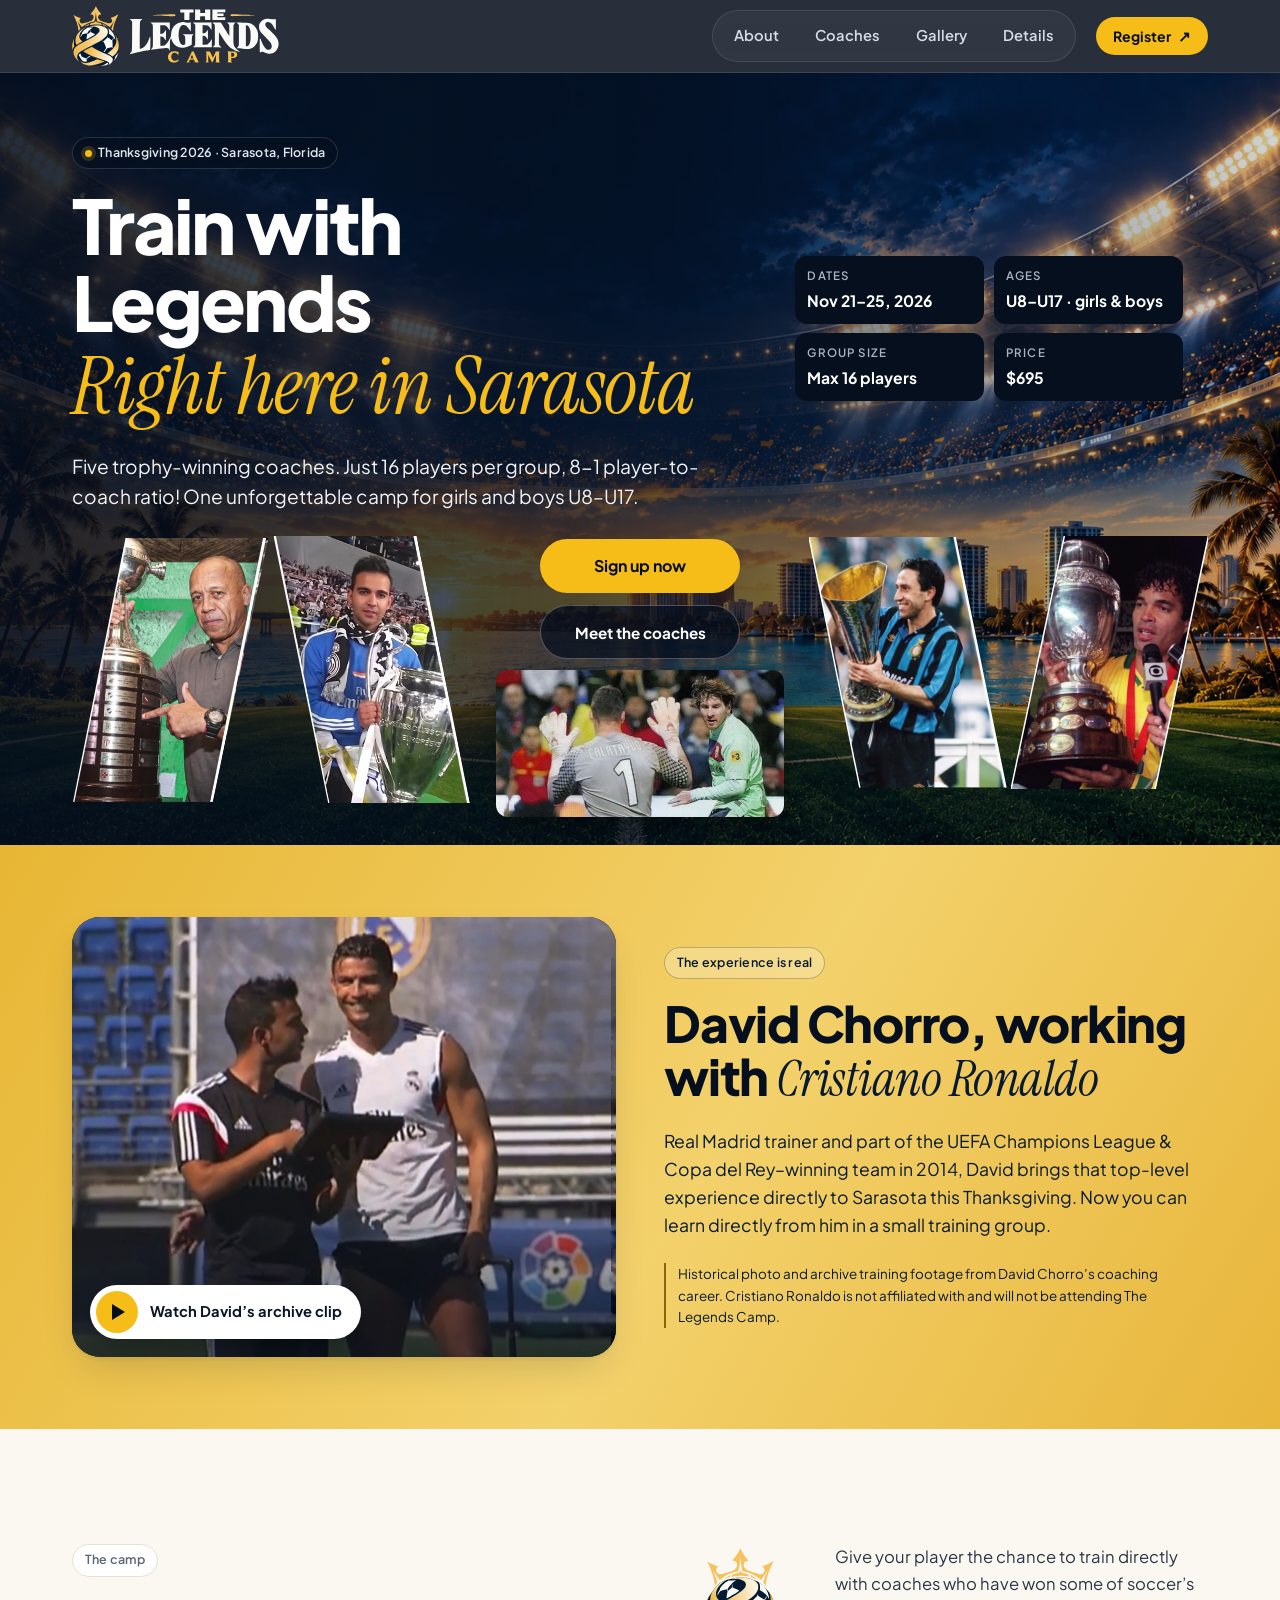
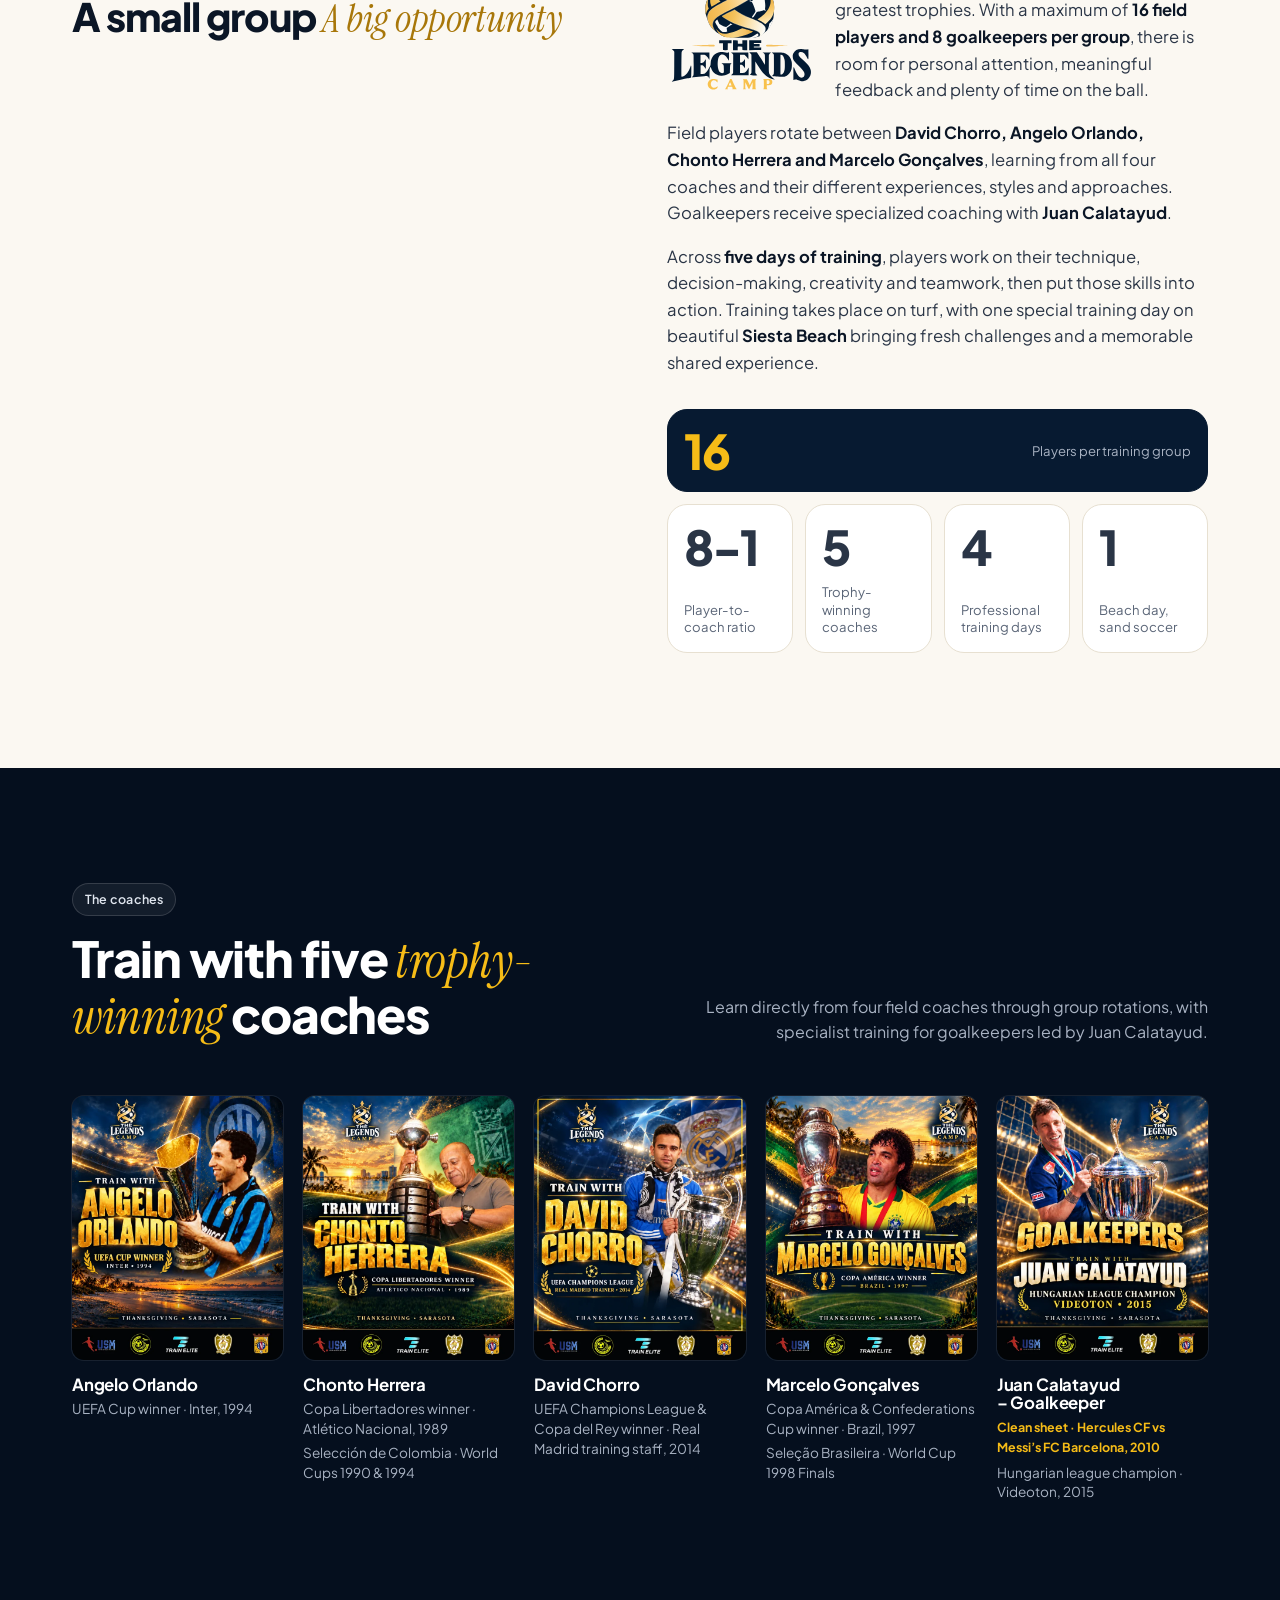
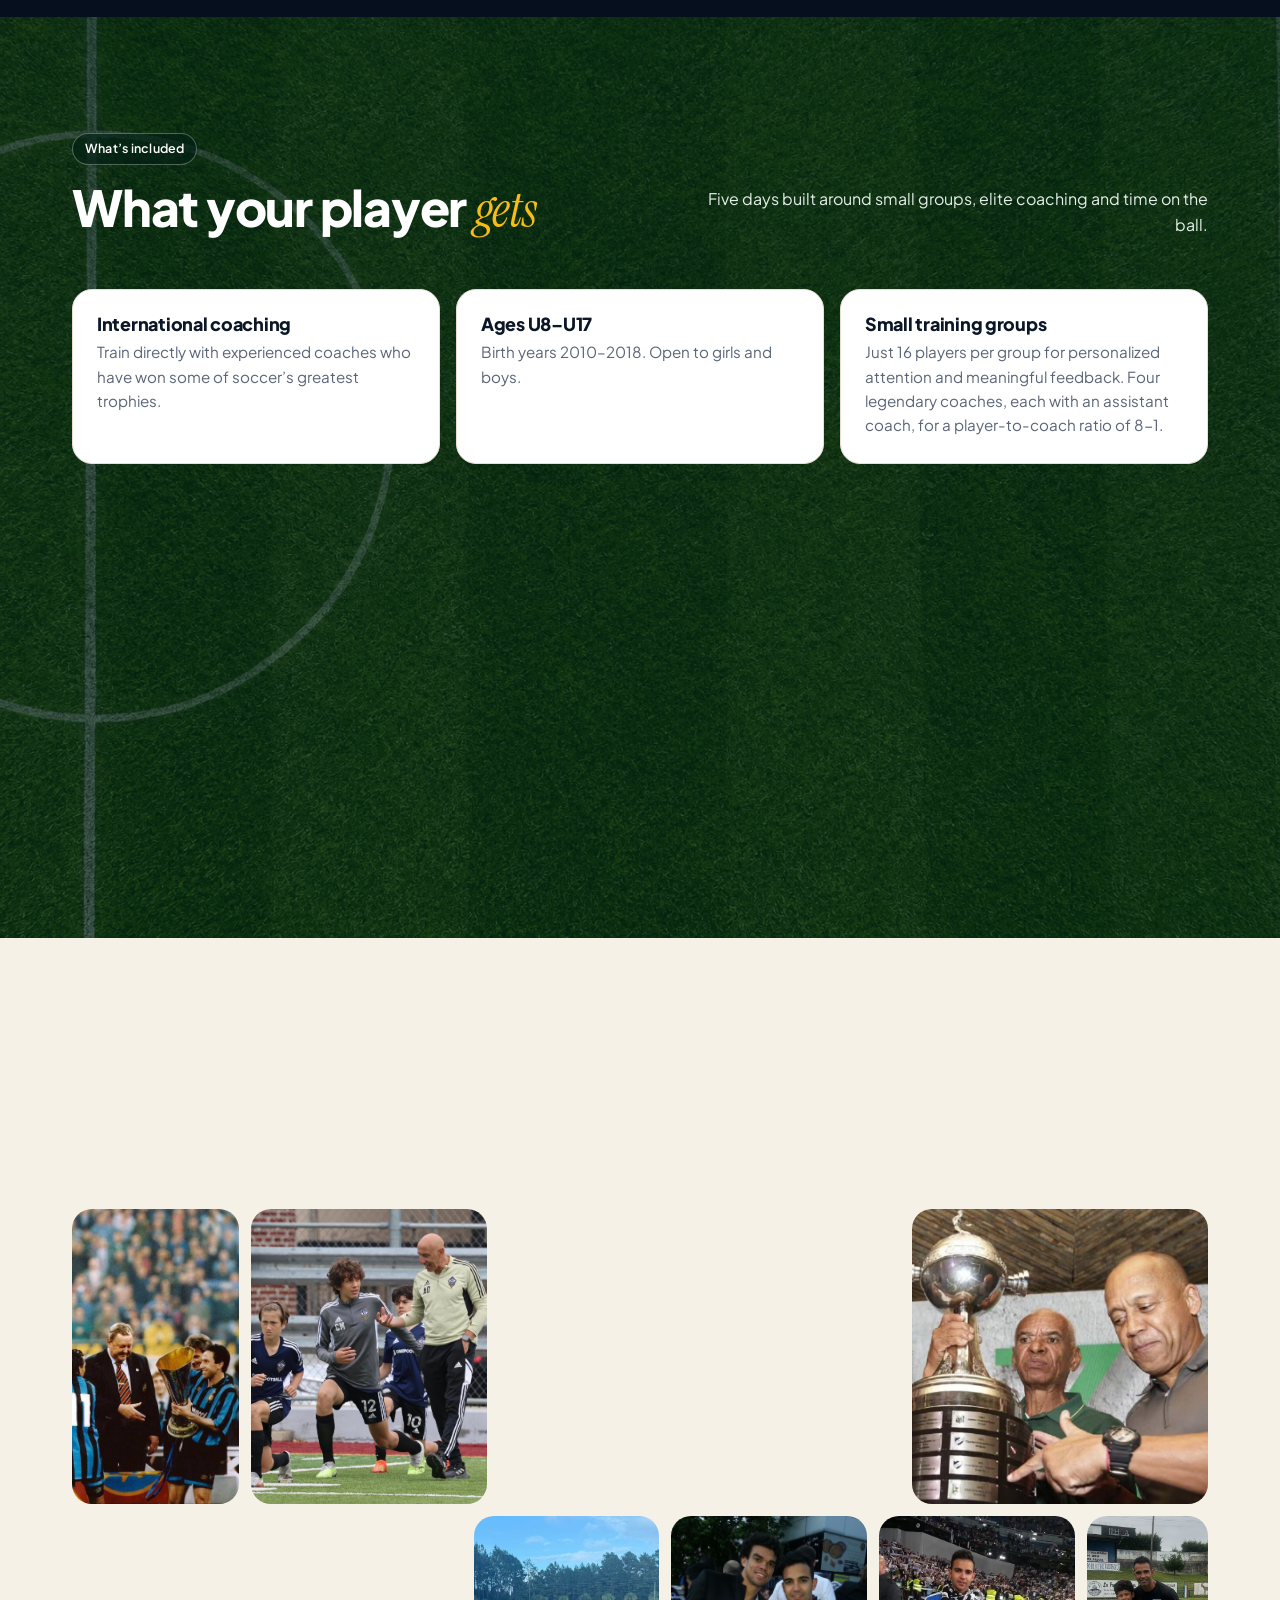
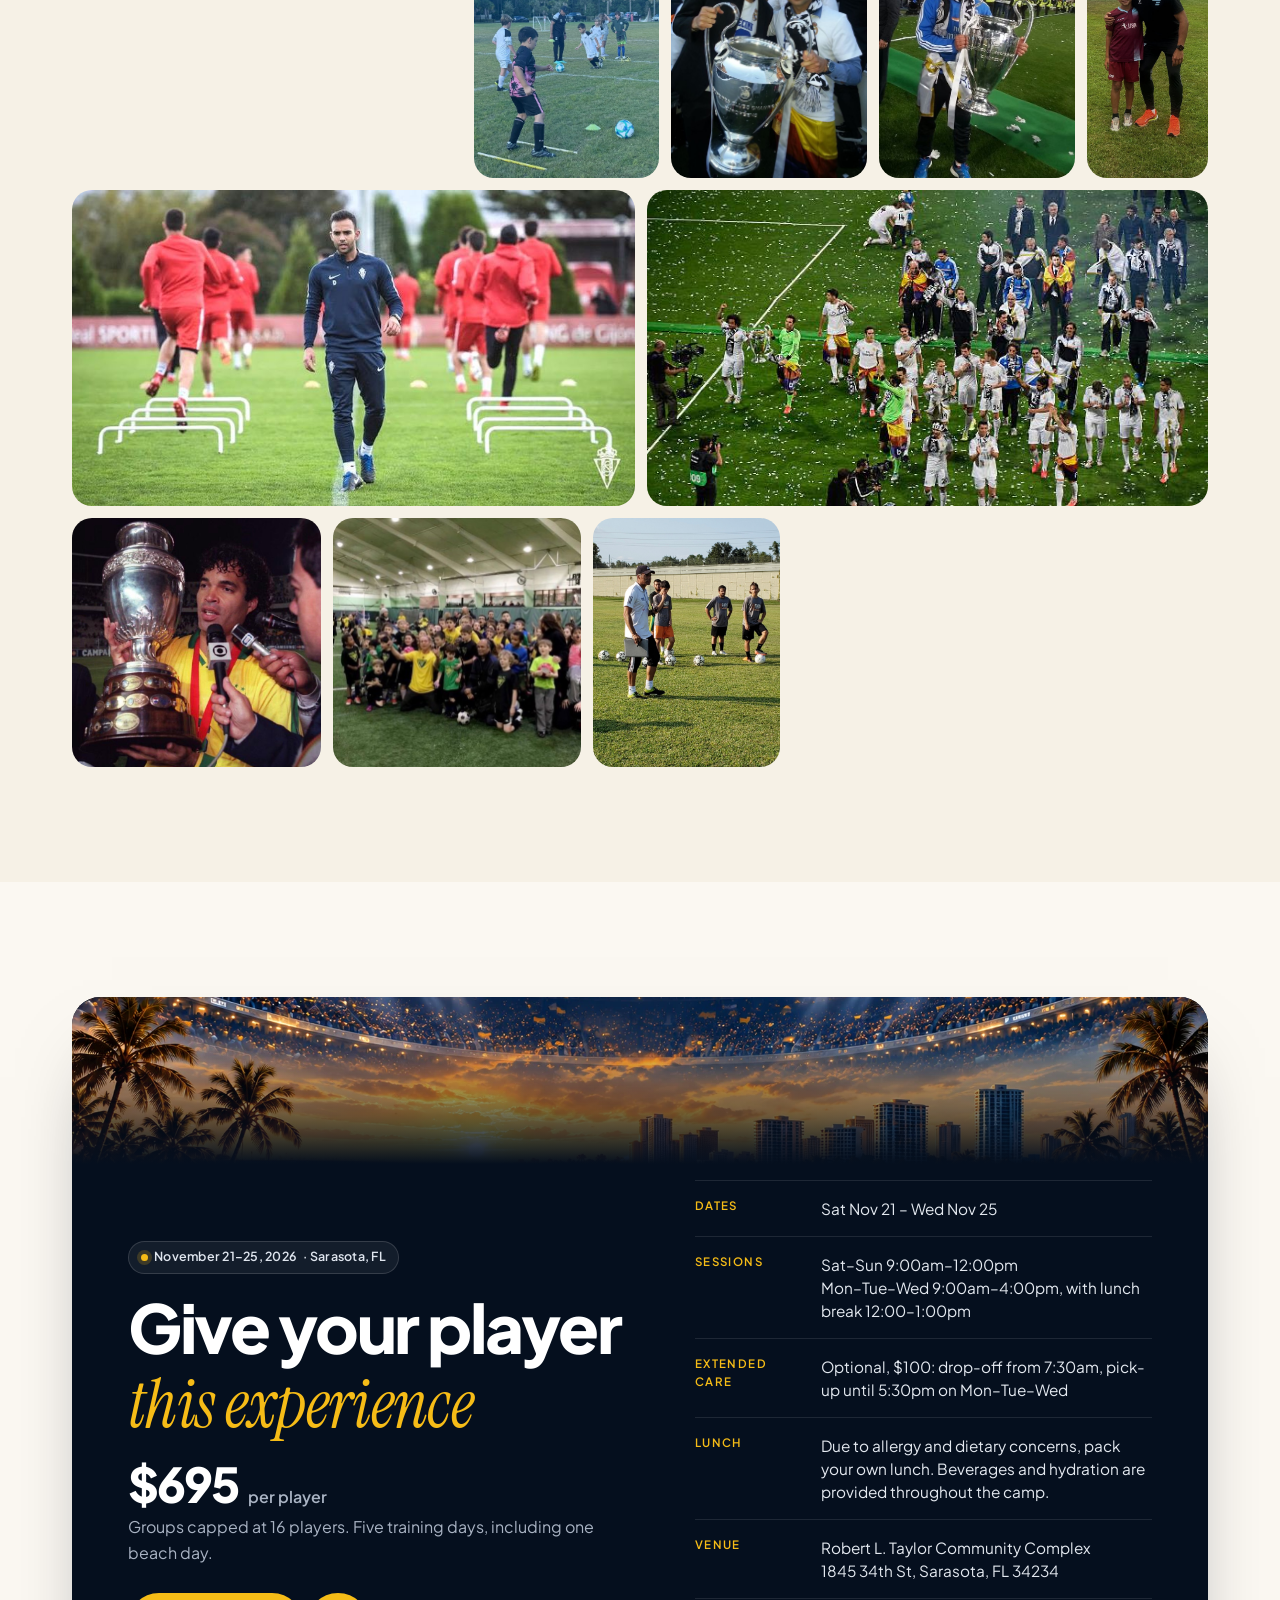
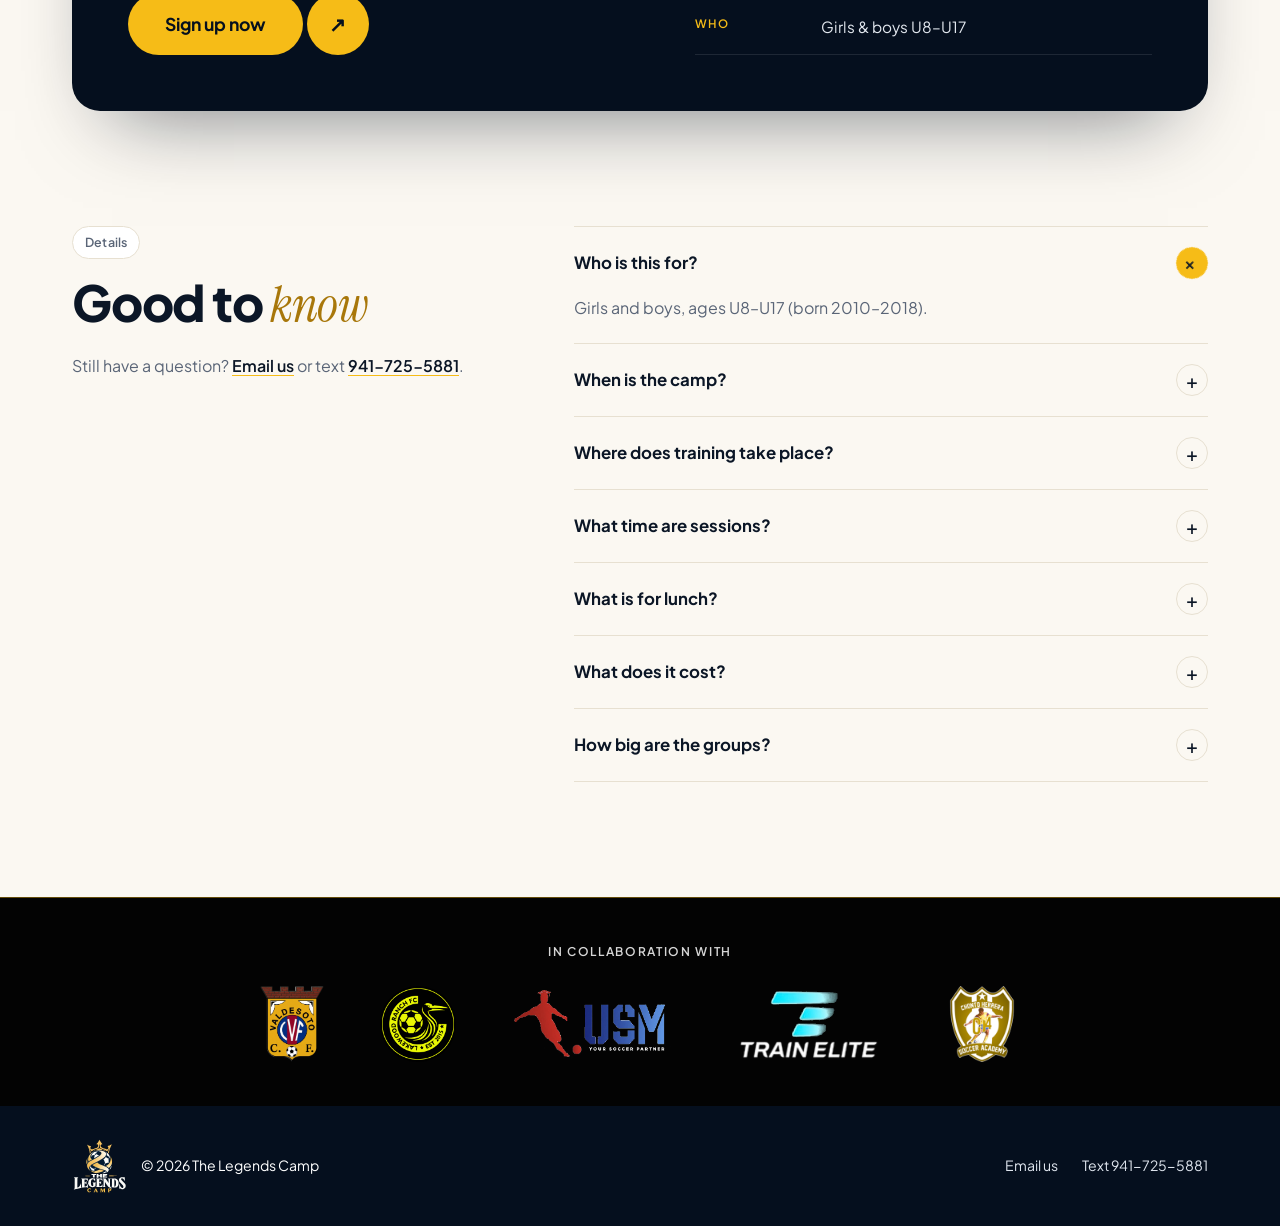
==== index.html @ fc6ce7eb "Signup: birthdate by month name, drop session-times line, extended care Mon-Tue-Wed Per Jeff (2026-1" ====
<!doctype html>
<html lang="en">
<head>
<meta charset="UTF-8">
<meta name="viewport" content="width=device-width, initial-scale=1">
<title>The Legends Camp — Youth Soccer Camp in Sarasota</title>
<meta name="description" content="Train with five trophy-winning coaches in groups of just 16. The Legends Camp comes to Sarasota this Thanksgiving, November 21–25, 2026. Ages U8–U17.">
<meta name="theme-color" content="#08111f">

<meta property="og:type" content="website">
<meta property="og:title" content="The Legends Camp — Youth Soccer Camp, Sarasota">
<meta property="og:description" content="Train with five trophy-winning coaches in groups of just 16. Thanksgiving 2026, Sarasota, FL. Ages U8–U17.">
<!-- Link previews (iMessage, WhatsApp, Facebook, etc.). These must be absolute URLs:
     change the preview address below to the final domain when the site moves. -->
<meta property="og:image" content="https://thelegendscamp.com/images/share-david-ronaldo.jpg">
<meta property="og:image:type" content="image/jpeg">
<meta property="og:image:width" content="1200">
<meta property="og:image:height" content="630">
<meta property="og:image:alt" content="David Chorro on the training pitch with Cristiano Ronaldo">
<meta property="og:url" content="https://thelegendscamp.com/">
<meta name="twitter:card" content="summary_large_image">
<meta name="twitter:image" content="https://thelegendscamp.com/images/share-david-ronaldo.jpg">

<link rel="icon" type="image/svg+xml" href="images/logo-dark.svg">
<link rel="stylesheet" href="css/styles.css">
<link rel="preload" href="images/stadium-sarasota.webp" as="image" fetchpriority="high"></head>
<body>
<a class="skip-link" href="#main">Skip to content</a>

<header class="site-header" id="siteHeader">
  <div class="wrap site-header__inner">
    <a class="brand" href="#top" aria-label="The Legends Camp — back to top">
      <img src="images/logo-emblem.svg" alt="" width="47" height="60" class="brand__mark">
      <img src="images/logo-wordmark.svg" alt="The Legends Camp" width="150" height="53" class="brand__wordmark">
    </a>

    <button class="nav-toggle" id="navToggle" aria-expanded="false" aria-controls="siteNav">
      <span class="sr-only">Menu</span>
      <span class="nav-toggle__bar"></span>
      <span class="nav-toggle__bar"></span>
      <span class="nav-toggle__bar"></span>
    </button>

    <nav class="site-nav" id="siteNav" aria-label="Primary">
      <div class="site-nav__links">
        <a href="#about">About</a>
        <a href="#coaches">Coaches</a>
        <a href="#gallery">Gallery</a>
        <a href="#faq">Details</a>
      </div>
      <a class="btn btn--gold btn--small js-register-link" href="register.html">Register <span class="btn__arrow" aria-hidden="true">↗</span></a>
    </nav>
  </div>
</header>

<main id="main">

  <section class="hero hero--v2" id="top">
    <div class="wrap">
      <div class="hero__grid">
        <div class="hero__copy">
          <p class="chip chip--dark"><span class="chip__dot" aria-hidden="true"></span>Thanksgiving 2026 · Sarasota, Florida</p>
          <h1>Train with Legends <em>Right here in Sarasota</em></h1>
          <p class="hero__lede">Five trophy-winning coaches. Just 16 players per group, 8-1 player-to-coach ratio! One unforgettable camp for girls and boys U8–U17.</p>

        </div>

        <div class="hero__coach-banner">
          <div class="hero__coach-pair hero__coach-pair--left">
          <figure class="hero__portrait hero__portrait--chonto">
            <svg viewBox="1736 0 380 508" xmlns="http://www.w3.org/2000/svg" role="img" aria-label="Chonto Herrera with the Copa Libertadores trophy" preserveAspectRatio="xMidYMid meet">
              <defs><clipPath id="hero-photo-chonto"><polygon points="1839,0 2114,0 2007,508 1738,508"/></clipPath></defs>
              <image href="images/hero-coaches-reference.jpg" x="0" y="0" width="2400" height="508" clip-path="url(#hero-photo-chonto)"/>
            </svg>
          </figure>
          <figure class="hero__portrait hero__portrait--david">
            <svg viewBox="293 0 375 508" xmlns="http://www.w3.org/2000/svg" role="img" aria-label="David Chorro with the UEFA Champions League trophy" preserveAspectRatio="xMidYMid meet">
              <defs><clipPath id="hero-photo-david"><polygon points="294,0 566,0 667,508 398,508"/></clipPath></defs>
              <image href="images/hero-coaches-reference.jpg" x="0" y="0" width="2400" height="508" clip-path="url(#hero-photo-david)"/>
            </svg>
          </figure>
          </div>
          <div class="hero__mid">
            <div class="hero__actions">
              <a class="btn-split js-register-link" href="register.html">
                <span class="btn-split__label">Sign up now</span>
              </a>
              <a class="btn btn--line" href="#coaches">Meet the coaches</a>
            </div>
            <figure class="hero__spotlight">
              <img src="images/gallery-juan-messi.jpg" width="1089" height="611" alt="Juan Calatayud in goal, on the field with Lionel Messi">
            </figure>
          </div>
          <div class="hero__coach-pair hero__coach-pair--right">
          <figure class="hero__portrait hero__portrait--angelo">
            <svg viewBox="0 0 400 508" xmlns="http://www.w3.org/2000/svg" role="img" aria-label="Angelo Orlando with the UEFA Cup trophy" preserveAspectRatio="xMidYMid meet">
              <defs><clipPath id="hero-photo-angelo"><polygon points="0,0 296,0 399,508 103,508"/></clipPath></defs>
              <image href="images/hero-coaches-reference.jpg" x="0" y="0" width="2400" height="508" clip-path="url(#hero-photo-angelo)"/>
              <path d="M0,0 L103,508 M296,0 L399,508" fill="none" stroke="#ffffff" stroke-width="1.5" vector-effect="non-scaling-stroke"/>
            </svg>
          </figure>
          <figure class="hero__portrait hero__portrait--marcelo">
            <svg viewBox="2004 0 396 508" xmlns="http://www.w3.org/2000/svg" role="img" aria-label="Marcelo Gonçalves with the Copa América trophy" preserveAspectRatio="xMidYMid meet">
              <defs><clipPath id="hero-photo-marcelo"><polygon points="2111,0 2400,0 2293,508 2004,508"/></clipPath></defs>
              <image href="images/gallery-goncalves-trophy.jpeg" x="1993.24" y="0" width="508" height="508" clip-path="url(#hero-photo-marcelo)"/>
              <path d="M2111,0 L2004,508 M2400,0 L2293,508" fill="none" stroke="#ffffff" stroke-width="1.5" vector-effect="non-scaling-stroke"/>
            </svg>
          </figure>
          </div>
        </div>

        <aside class="hero__panel" aria-label="Camp at a glance">
          <div class="countdown" id="countdown">
            <p class="countdown__title">Camp kicks off in</p>
            <div class="countdown__row" aria-live="off">
              <div class="countdown__unit"><span class="countdown__num" id="cd-days">—</span><span class="countdown__label">Days</span></div>
              <div class="countdown__unit"><span class="countdown__num" id="cd-hours">—</span><span class="countdown__label">Hours</span></div>
              <div class="countdown__unit"><span class="countdown__num" id="cd-mins">—</span><span class="countdown__label">Min</span></div>
              <div class="countdown__unit"><span class="countdown__num" id="cd-secs">—</span><span class="countdown__label">Sec</span></div>
            </div>
          </div>
          <dl class="glance">
            <div><dt>Dates</dt><dd>Nov 21–25, 2026</dd></div>
            <div><dt>Ages</dt><dd>U8–U17 · girls &amp; boys</dd></div>
            <div><dt>Group size</dt><dd>Max 16 players</dd></div>
            <div><dt>Price</dt><dd><span class="js-early">$595 early bird</span><span class="js-regular" hidden>$695</span></dd></div>
          </dl>
        </aside>
      </div>

      </div>
  </section>

  <section class="experience section" id="experience">
    <div class="wrap experience__grid">
      <div class="experience__media reveal">
        <div class="media-frame" id="archiveFrame">
          <picture>
            
            <img src="images/david-chorro-ronaldo-cover.jpg" alt="Historical photo of David Chorro on the training pitch with Cristiano Ronaldo" width="1459" height="1179" loading="lazy">
          </picture>
          <button class="play-btn" id="archivePlay" type="button" aria-describedby="archiveCaption">
            <span class="play-btn__icon" aria-hidden="true"></span>
            <span class="play-btn__label">Watch David’s archive clip</span>
          </button>
        </div>
        <div class="video-wrap" id="archiveVideoWrap" hidden>
          <video id="archiveVideo" controls playsinline preload="none" poster="images/david-chorro-ronaldo-cover.jpg" aria-describedby="archiveCaption" tabindex="0">
            <source src="video/david-chorro-original.mp4" type="video/mp4">
          </source></video>
        </div>
      </div>
      <div class="experience__copy reveal">
        <p class="chip">The experience is real</p>
        <h2>David Chorro, working with <em>Cristiano Ronaldo</em></h2>
        <p class="experience__lede">Real Madrid trainer and part of the UEFA Champions League &amp; Copa del Rey–winning team in 2014, David brings that top-level experience directly to Sarasota this Thanksgiving. Now you can learn directly from him in a small training group.</p>
        <p class="disclaimer" id="archiveCaption">Historical photo and archive training footage from David Chorro’s coaching career. Cristiano Ronaldo is not affiliated with and will not be attending The Legends Camp.</p>
      </div>
    </div>
  </section>

  <section class="about section" id="about">
    <div class="wrap about__grid">
      <div class="about__intro reveal">
        <p class="chip">The camp</p>
        <h2 class="about__quote">A small group <em>A big opportunity</em></h2>
      </div>
      <div class="about__body reveal">
        <div class="about__lead">
        <img class="about__crest" src="images/logo-light.svg" alt="The Legends Camp" width="200" height="201" loading="lazy">
        <p>Give your player the chance to train directly with coaches who have won some of soccer’s greatest trophies. With a maximum of <strong>16 field players and 8 goalkeepers per group</strong>, there is room for personal attention, meaningful feedback and plenty of time on the ball.</p>
        </div>
        <p>Field players rotate between <strong>David Chorro, Angelo Orlando, Chonto Herrera and Marcelo Gonçalves</strong>, learning from all four coaches and their different experiences, styles and approaches. Goalkeepers receive specialized coaching with <strong>Juan Calatayud</strong>.</p>
        <p>Across <strong>five days of training</strong>, players work on their technique, decision-making, creativity and teamwork, then put those skills into action. Training takes place on turf, with one special training day on beautiful <strong>Siesta Beach</strong> bringing fresh challenges and a memorable shared experience.</p>

        <ul class="stats" aria-label="The camp in numbers">
          <li class="stat stat--dark"><span class="stat__num">16</span><span class="stat__label">Players per training group</span></li>
          <li class="stat"><span class="stat__num">8-1</span><span class="stat__label">Player-to-coach ratio</span></li>
          <li class="stat"><span class="stat__num">5</span><span class="stat__label">Trophy-winning coaches</span></li>
          <li class="stat"><span class="stat__num">4</span><span class="stat__label">Professional training days</span></li>
          <li class="stat"><span class="stat__num">1</span><span class="stat__label">Beach day, sand soccer</span></li>
        </ul>
      </div>
    </div>
  </section>

  <section class="coaches section" id="coaches">
    <div class="wrap">
      <div class="section-head reveal">
        <div>
          <p class="chip chip--dark">The coaches</p>
          <h2>Train with five <em>trophy-winning</em> coaches</h2>
        </div>
        <p class="section-head__aside">Learn directly from four field coaches through group rotations, with specialist training for goalkeepers led by Juan Calatayud.</p>
      </div>

      <ul class="coach-grid">
        <li class="coach-card reveal">
          <div class="coach-card__media">
            <picture>
              
              <img src="images/coach-orlando.webp" alt="Angelo Orlando poster: UEFA Cup winner, Inter, 1994" width="720" height="900" loading="lazy">
            </picture>
          </div>
          <h3 class="coach-card__name">Angelo Orlando</h3>
          <p class="coach-card__cred">UEFA Cup winner · Inter, 1994</p>
        </li>
        <li class="coach-card reveal">
          <div class="coach-card__media">
            <picture>
              
              <img src="images/coach-herrera.webp" alt="Chonto Herrera poster: Copa Libertadores winner, Atlético Nacional, 1989" width="720" height="900" loading="lazy">
            </picture>
          </div>
          <h3 class="coach-card__name">Chonto Herrera</h3>
          <p class="coach-card__cred">Copa Libertadores winner · Atlético Nacional, 1989</p>
          <p class="coach-card__cred"><span lang="es">Selección de Colombia</span> · World Cups 1990 &amp; 1994</p>
        </li>
        <li class="coach-card reveal">
          <div class="coach-card__media">
            <picture>
              
              <img src="images/coach-chorro.webp" alt="David Chorro poster: UEFA Champions League, Real Madrid trainer, 2014" width="720" height="900" loading="lazy">
            </picture>
          </div>
          <h3 class="coach-card__name">David Chorro</h3>
          <p class="coach-card__cred">UEFA Champions League &amp; Copa del Rey winner · Real Madrid training staff, 2014</p>
        </li>
        <li class="coach-card reveal">
          <div class="coach-card__media">
            <picture>
              
              <img src="images/coach-goncalves.webp" alt="Marcelo Gonçalves poster: Copa América winner, Brazil, 1997" width="720" height="900" loading="lazy">
            </picture>
          </div>
          <h3 class="coach-card__name">Marcelo Gonçalves</h3>
          <p class="coach-card__cred">Copa América &amp; Confederations Cup winner · Brazil, 1997</p>
          <p class="coach-card__cred"><span lang="pt">Seleção Brasileira</span> · World Cup 1998 Finals</p>
        </li>
        <li class="coach-card coach-card--gk reveal">
          <div class="coach-card__media">
            <picture>
              
              <img src="images/coach-calatayud.webp" alt="Juan Calatayud poster: goalkeeper coach, Hungarian league champion with Videoton, 2015" width="720" height="900" loading="lazy">
            </picture>
          </div>
          <h3 class="coach-card__name">Juan Calatayud – Goalkeeper</h3>
          <p class="coach-specialty">Clean sheet · Hercules CF vs Messi’s FC Barcelona, 2010</p><p class="coach-card__cred">Hungarian league champion · Videoton, 2015</p>
        </li>
      </ul>
    </div>
  </section>

  <section class="features section">
    <div class="wrap">
      <div class="section-head reveal">
        <div>
          <p class="chip">What’s included</p>
          <h2>What your player <em>gets</em></h2>
        </div>
        <p class="section-head__aside">Five days built around small groups, elite coaching and time on the ball.</p>
      </div>
      <ol class="feature-grid">
        <li class="feature reveal"><h3>International coaching</h3><p>Train directly with experienced coaches who have won some of soccer’s greatest trophies.</p></li>
        <li class="feature reveal"><h3>Ages U8–U17</h3><p>Birth years 2010–2018. Open to girls and boys.</p></li>
        <li class="feature reveal"><h3>Small training groups</h3><p>Just 16 players per group for personalized attention and meaningful feedback. Four legendary coaches, each with an assistant coach, for a player-to-coach ratio of 8-1.</p></li>
        <li class="feature reveal"><h3>Four legendary field coaches</h3><p>Rotate between David Chorro, Angelo Orlando, Chonto Herrera and Marcelo Gonçalves to experience different coaching styles and approaches.</p></li>
        <li class="feature reveal"><h3>Specialized goalkeeper training</h3><p>Dedicated coaching with Juan Calatayud and an assistant coach, for a player-to-coach ratio of 4-1.</p></li>
        <li class="feature reveal"><h3>Skill development</h3><p>Improve technique, decision-making, creativity and teamwork.</p></li>
        <li class="feature reveal"><h3>Five-day experience</h3><p>Five days of training directly with the legendary coaches, and your training jersey to take home.</p></li>
        <li class="feature reveal"><h3>Unique training locations</h3><p>Train on turf, plus one special session on beautiful Siesta Beach.</p></li>
        <li class="feature reveal"><h3>Confidence &amp; camaraderie</h3><p>Increase confidence, compete, and build new relationships.</p></li>
      </ol>
    </div>
  </section>

  <section class="gallery section" id="gallery">
    <div class="wrap">
      <div class="section-head reveal">
        <div>
          <p class="chip">Gallery</p>
          <h2>On the <em>pitch</em></h2>
        </div>
      </div>
      <div class="gallery-stream" id="galleryStream" aria-label="Coach photos">
        <figure class="gallery-photo" data-coach="Angelo Orlando" style="--photo-ratio: 0.56423742"><a href="images/gallery-orlando-trophy.jpeg" target="_blank" rel="noopener" aria-label="Open photo: Angelo Orlando holding the UEFA Cup with Inter Milano"><img src="images/gallery-orlando-trophy.jpeg" alt="Angelo Orlando holding the UEFA Cup with Inter Milano" width="751" height="1331" loading="lazy" decoding="async"></a></figure>
        <figure class="gallery-photo" data-coach="Angelo Orlando" style="--photo-ratio: 0.80027174"><a href="images/gallery-youth-coaching.jpeg" target="_blank" rel="noopener" aria-label="Open photo: Angelo guides young players during a training exercise"><img src="images/gallery-youth-coaching.jpeg" alt="Angelo guides young players during a training exercise" width="1178" height="1472" loading="lazy" decoding="async"></a></figure>
        <figure class="gallery-photo" data-coach="Angelo Orlando" style="--photo-ratio: 1.35789474"><a href="images/gallery-team-talk.jpeg" target="_blank" rel="noopener" aria-label="Open photo: Angelo leading a team talk with young players"><img src="images/gallery-team-talk.jpeg" alt="Angelo leading a team talk with young players" width="1548" height="1140" loading="lazy" decoding="async"></a></figure>
        <figure class="gallery-photo" data-coach="Chonto Herrera" style="--photo-ratio: 1.00148368"><picture><img src="images/gallery-herrera-trophy.jpg" alt="Chonto Herrera with the Copa Libertadores trophy" width="675" height="674" loading="lazy"></picture></figure>
        <figure class="gallery-photo" data-coach="Chonto Herrera" style="--photo-ratio: 0.66620402"><a href="images/gallery-ch4-young-players.jpeg" target="_blank" rel="noopener" aria-label="Open photo: Chonto with young players after training"><img src="images/gallery-ch4-young-players.jpeg" alt="Chonto with young players after training" width="960" height="1441" loading="lazy" decoding="async"></a></figure>
        <figure class="gallery-photo" data-coach="Chonto Herrera" style="--photo-ratio: 0.77967480"><a href="images/gallery-ch4-hurdles.jpeg" target="_blank" rel="noopener" aria-label="Open photo: Young players work on movement with Chonto"><img src="images/gallery-ch4-hurdles.jpeg" alt="Young players work on movement with Chonto" width="959" height="1230" loading="lazy" decoding="async"></a></figure>
        <figure class="gallery-photo" data-coach="Chonto Herrera" style="--photo-ratio: 0.71013413"><a href="images/gallery-ch4-ball-skills.jpeg" target="_blank" rel="noopener" aria-label="Open photo: Ball skills with Chonto"><img src="images/gallery-ch4-ball-skills.jpeg" alt="Ball skills with Chonto" width="953" height="1342" loading="lazy" decoding="async"></a></figure>
        <figure class="gallery-photo" data-coach="David Chorro" style="--photo-ratio: 0.74976570"><picture><img src="images/gallery-chorro-trophy.jpg" alt="David Chorro with Pepe holding the UEFA Champions League trophy" width="800" height="1067" loading="lazy"></picture></figure>
        <figure class="gallery-photo" data-coach="David Chorro" style="--photo-ratio: 0.75036284"><picture><img src="images/gallery-chorro-ucl.jpg" alt="David with the UEFA Champions League trophy" width="517" height="689" loading="lazy"></picture></figure>
        <figure class="gallery-photo" data-coach="David Chorro" style="--photo-ratio: 0.46136101"><picture><img src="images/gallery-chorro-kid.jpg" alt="David with a young player at training" width="800" height="1734" loading="lazy"></picture></figure>
        <figure class="gallery-photo" data-coach="David Chorro" style="--photo-ratio: 1.77777778"><picture><img src="images/gallery-training.jpg" alt="David running a field training session" width="800" height="450" loading="lazy"></picture></figure>
        <figure class="gallery-photo" data-coach="David Chorro" style="--photo-ratio: 1.77391304"><picture><img src="images/gallery-celebration.jpg" alt="Real Madrid celebrating with the Champions League trophy" width="612" height="345" loading="lazy"></picture></figure>
        <figure class="gallery-photo" data-coach="Marcelo Gonçalves" style="--photo-ratio: 1.00000000"><a href="images/gallery-goncalves-trophy.jpeg" target="_blank" rel="noopener" aria-label="Open photo: Marcelo Gonçalves with the Copa América trophy"><img src="images/gallery-goncalves-trophy.jpeg" alt="Marcelo Gonçalves with the Copa América trophy" width="803" height="803" loading="lazy" decoding="async"></a></figure>
        <figure class="gallery-photo" data-coach="Marcelo Gonçalves" style="--photo-ratio: 1.00000000"><a href="images/gallery-youth-indoor.jpeg" target="_blank" rel="noopener" aria-label="Open photo: Marcelo with young players"><img src="images/gallery-youth-indoor.jpeg" alt="Marcelo with young players" width="500" height="500" loading="lazy" decoding="async"></a></figure>
        <figure class="gallery-photo" data-coach="Marcelo Gonçalves" style="--photo-ratio: 0.75079669"><a href="images/gallery-field-instruction.jpeg" target="_blank" rel="noopener" aria-label="Open photo: Marcelo giving outdoor training instructions"><img src="images/gallery-field-instruction.jpeg" alt="Marcelo giving outdoor training instructions" width="1178" height="1569" loading="lazy" decoding="async"></a></figure>
        <figure class="gallery-photo" data-coach="Marcelo Gonçalves" style="--photo-ratio: 0.88041854"><a href="images/gallery-small-sided-training.jpeg" target="_blank" rel="noopener" aria-label="Open photo: Marcelo taking part in a small-sided practice"><img src="images/gallery-small-sided-training.jpeg" alt="Marcelo taking part in a small-sided practice" width="1178" height="1338" loading="lazy" decoding="async"></a></figure>
        <figure class="gallery-photo" data-coach="Juan Calatayud" style="--photo-ratio: 0.74295533"><a href="images/gallery-calatayud-trophy.jpeg" target="_blank" rel="noopener" aria-label="Open photo: Juan Calatayud with the Hungarian league trophy"><img src="images/gallery-calatayud-trophy.jpeg" alt="Juan Calatayud with the Hungarian league trophy" width="1081" height="1455" loading="lazy" decoding="async"></a></figure>
      </div>
    </div>
  </section>

  <section class="register section" id="register">
    <div class="wrap">
      <div class="register-card reveal">
        <div class="register-card__banner" style="background-image:url('images/stadium-sarasota.webp')" aria-hidden="true"></div>
        <div class="register-card__body">
          <div class="register-card__main">
            <p class="chip chip--dark"><span class="chip__dot" aria-hidden="true"></span>November 21–25, 2026<span class="chip__place"> · Sarasota, FL</span></p>
            <h2>Give your player <em>this experience</em></h2>
            <p class="price js-early"><span class="price__amount">$595</span><span class="price__note">early bird, per player</span></p>
            <p class="price-then js-early">Until 11:59pm Nov 9. Then $695.</p>
            <p class="price js-regular" hidden><span class="price__amount">$695</span><span class="price__note">per player</span></p>
            <p class="register-card__note">Groups capped at 16 players. Five training days, including one beach day.</p>
            <a class="btn-split btn-split--xl js-register-link" href="register.html" id="registerBtn">
              <span class="btn-split__label">Sign up now</span>
              <span class="btn-split__icon" aria-hidden="true">↗</span>
            </a>
          </div>
          <dl class="register-card__details">
            <div><dt>Dates</dt><dd>Sat Nov 21 – Wed Nov 25</dd></div>
            <div><dt>Sessions</dt><dd>Sat–Sun 9:00am–12:00pm<br>Mon–Tue–Wed 9:00am–4:00pm, with lunch break 12:00–1:00pm</dd></div>
            <div><dt>Extended care</dt><dd>Optional, $100: drop-off from 7:30am, pick-up until 5:30pm on Mon–Tue–Wed</dd></div>
            <div><dt>Lunch</dt><dd>Due to allergy and dietary concerns, pack your own lunch. Beverages and hydration are provided throughout the camp.</dd></div>
            <div><dt>Venue</dt><dd>Robert L. Taylor Community Complex<br>1845 34th St, Sarasota, FL 34234</dd></div>
            <div><dt>Who</dt><dd>Girls &amp; boys U8–U17</dd></div>
          </dl>
        </div>
      </div>
    </div>
  </section>

  <section class="faq section" id="faq">
    <div class="wrap faq__grid">
      <div class="faq__intro reveal">
        <p class="chip">Details</p>
        <h2>Good to <em>know</em></h2>
        <p class="faq__contact">Still have a question? <a href="mailto:jeffrey@thelegendscamp.com">Email us</a> or text <a href="sms:+19417255881">941-725-5881</a>.</p>
      </div>
      <div class="faq-list reveal">
        <details class="faq-item" open>
          <summary>Who is this for?</summary>
          <p>Girls and boys, ages U8–U17 (born 2010–2018).</p>
        </details>
        <details class="faq-item">
          <summary>When is the camp?</summary>
          <p>November 21–25, 2026: five training days from Saturday to Wednesday.</p>
        </details>
        <details class="faq-item">
          <summary>Where does training take place?</summary>
          <p>Robert L. Taylor Community Complex, 1845 34th St, Sarasota, FL 34234. Training is on turf, with one special session on Siesta Beach.</p>
        </details>
        <details class="faq-item">
          <summary>What time are sessions?</summary>
          <p>Sat–Sun 9:00am–12:00pm. Mon–Tue–Wed 9:00am–4:00pm, with a lunch break 12:00–1:00pm. Optional extended care: drop-off from 7:30am, pick-up until 5:30pm on Mon–Tue–Wed.</p>
        </details>
        <details class="faq-item">
          <summary>What is for lunch?</summary>
          <p>Due to allergy and dietary concerns, players should pack their own lunch. No food will be provided by the camp. Beverages and hydration will be provided throughout the camp.</p>
        </details>
        <details class="faq-item">
          <summary>What does it cost?</summary>
          <p class="js-early">$595 per player if you register by 11:59pm on Monday, November 9 (early bird). From November 10 it’s $695. Optional extended care is $100.</p>
          <p class="js-regular" hidden>$695 per player. Optional extended care is $100.</p>
        </details>
        <details class="faq-item">
          <summary>How big are the groups?</summary>
          <p>A maximum of 16 players per training group. Field players rotate through all four field coaches; goalkeepers (a maximum of 8 players) train with Juan Calatayud.</p>
        </details>
      </div>
    </div>
  </section>

</main>

<section class="sponsors" aria-labelledby="sponsorsTitle">
  <div class="wrap">
    <p class="sponsors__title" id="sponsorsTitle">In collaboration with</p>
    <div class="sponsors__row">
      <img src="images/sponsor-valdesoto-transparent.png" alt="Valdesoto C.F." loading="lazy">
      <img src="images/sponsor-lwrfc.png" alt="Lakewood Ranch FC" loading="lazy">
      <img src="images/sponsor-usm.png" alt="USM – Your Soccer Partner" loading="lazy">
      <img src="images/sponsor-trainelite.png" alt="Train Elite" loading="lazy">
      <img src="images/sponsor-ch4.png" alt="CH4 Soccer Academy" loading="lazy">
    </div>
  </div>
</section>

<footer class="site-footer">
  <div class="wrap site-footer__inner">
    <div class="site-footer__brand">
      <img src="images/logo-dark.svg" alt="" width="56" height="56">
      <p>© 2026 The Legends Camp</p>
    </div>
    <p class="site-footer__links"><a href="mailto:jeffrey@thelegendscamp.com">Email us</a><a href="sms:+19417255881">Text 941-725-5881</a></p>
  </div>
</footer>

<div class="sticky-cta" id="stickyCta" aria-hidden="true">
  <div class="sticky-cta__text"><strong><span class="js-early">$595 early bird</span><span class="js-regular" hidden>$695</span></strong><span>Nov 21–25 · 16 per group</span></div>
  <a class="btn btn--gold js-register-link" href="register.html" tabindex="-1">Register <span class="btn__arrow" aria-hidden="true">↗</span></a>
</div>

<script src="js/gallery.js"></script>
<script src="js/main.js"></script>
</body>
</html>
---- css/styles.css ----
/* The Legends Camp — stylesheet
   Brand: navy, gold, ivory (matches the Week 1 campaign creative). */

@font-face {
  font-family: "Jakarta";
  src: url("../fonts/jakarta.woff2") format("woff2");
  font-weight: 200 800;
  font-style: normal;
  font-display: swap;
}
@font-face {
  font-family: "Instrument Serif";
  src: url("../fonts/instrument-serif-italic.woff2") format("woff2");
  font-weight: 400;
  font-style: italic;
  font-display: swap;
}

:root {
  --navy-950: #050f1e;
  --navy-900: #071a31;
  --navy-800: #0d2542;
  --navy-700: #163357;
  --gold: #f6bc17;
  --gold-hover: #ffcb3d;
  --gold-deep: #a8770a;   /* gold for text on light backgrounds (AA) */
  --ivory: #f6f1e6;
  --paper: #fbf8f2;
  --white: #ffffff;
  --ink: #0b1626;
  --muted: #5a6577;
  --muted-dark: #a9b3c3;
  --line: #e7e0d1;
  --line-dark: rgba(255, 255, 255, .1);

  --radius-sm: 12px;
  --radius: 20px;
  --radius-lg: 28px;
  --wrap: 1200px;
  --gutter: 20px;

  --font: "Jakarta", -apple-system, BlinkMacSystemFont, "Segoe UI", Roboto, Helvetica, Arial, sans-serif;
  --font-accent: "Instrument Serif", Georgia, "Times New Roman", serif;

  --shadow-sm: 0 1px 2px rgba(11, 22, 38, .06), 0 2px 8px rgba(11, 22, 38, .05);
  --shadow: 0 2px 4px rgba(11, 22, 38, .05), 0 18px 40px -12px rgba(11, 22, 38, .18);
  --ease: cubic-bezier(.2, .7, .2, 1);
}

*, *::before, *::after { box-sizing: border-box; }
html { scroll-behavior: smooth; scroll-padding-top: 84px; }
@media (prefers-reduced-motion: reduce) { html { scroll-behavior: auto; } }

body {
  margin: 0;
  font-family: var(--font);
  font-size: 1rem;
  color: var(--ink);
  background: var(--paper);
  line-height: 1.6;
  -webkit-font-smoothing: antialiased;
  text-rendering: optimizeLegibility;
  overflow-x: hidden;
}

img, video { max-width: 100%; display: block; }
a { color: inherit; }
p { margin: 0 0 1em; }
h1, h2, h3 { margin: 0; font-weight: 800; letter-spacing: -0.025em; line-height: 1.08; text-wrap: balance; }
h2 { font-size: clamp(1.9rem, 1.3rem + 2.4vw, 3.1rem); }
em { font-family: var(--font-accent); font-style: italic; font-weight: 400; letter-spacing: -0.01em; }

.wrap { max-width: var(--wrap); margin-inline: auto; padding-inline: var(--gutter); }
@media (min-width: 760px) { :root { --gutter: 32px; } }

.section { padding-block: clamp(72px, 9vw, 120px); }

.sr-only {
  position: absolute; width: 1px; height: 1px; padding: 0; margin: -1px;
  overflow: hidden; clip: rect(0,0,0,0); white-space: nowrap; border: 0;
}

.skip-link {
  position: absolute; left: -999px; top: 0; z-index: 1000;
  background: var(--gold); color: var(--navy-950);
  padding: 10px 16px; font-weight: 700; text-decoration: none; border-radius: 8px;
}
.skip-link:focus { left: 12px; top: 12px; }

:focus-visible { outline: 3px solid var(--gold); outline-offset: 3px; border-radius: 6px; }

/* ---------- Chips / eyebrows ---------- */
.chip {
  display: inline-flex; align-items: center; gap: .5em;
  margin: 0 0 1.1rem;
  padding: .42em .95em;
  border: 1px solid var(--line);
  background: var(--white);
  border-radius: 999px;
  font-size: .78rem; font-weight: 600; letter-spacing: .02em;
  color: var(--muted);
}
.chip--dark { background: rgba(255,255,255,.06); border-color: rgba(255,255,255,.14); color: #dfe5ee; }
.chip__dot { width: 7px; height: 7px; border-radius: 50%; background: var(--gold); box-shadow: 0 0 0 4px rgba(246,188,23,.18); }

/* ---------- Buttons ---------- */
.btn {
  display: inline-flex; align-items: center; justify-content: center; gap: .45em;
  padding: .9em 1.5em;
  border-radius: 999px; border: 1px solid transparent;
  font: inherit; font-weight: 700; font-size: .95rem; line-height: 1;
  text-decoration: none; cursor: pointer; white-space: nowrap;
  transition: background-color .2s var(--ease), border-color .2s var(--ease), transform .2s var(--ease), color .2s var(--ease);
}
.btn--small { padding: .72em 1.15em; font-size: .88rem; }
.btn--gold { background: var(--gold); color: var(--navy-950); }
.btn--gold:hover { background: var(--gold-hover); }
.btn--line { border-color: rgba(255,255,255,.28); color: #fff; }
.btn--line:hover { border-color: #fff; background: rgba(255,255,255,.06); }
.btn__arrow { font-size: 1.05em; transition: transform .2s var(--ease); }
.btn:hover .btn__arrow { transform: translate(2px, -2px); }

/* Split button: pill + round arrow (as in the reference "Book Now ↗") */
.btn-split { display: inline-flex; align-items: center; text-decoration: none; font-weight: 700; color: var(--navy-950); }
.btn-split__label {
  display: inline-flex; align-items: center; height: 54px; padding: 0 1.6em;
  background: var(--gold); border-radius: 999px; font-size: 1rem;
  transition: background-color .2s var(--ease);
}
.btn-split__icon {
  display: inline-grid; place-items: center; width: 54px; height: 54px; margin-left: 4px;
  background: var(--gold); border-radius: 50%; font-size: 1.25rem;
  transition: background-color .2s var(--ease), transform .25s var(--ease);
}
.btn-split:hover .btn-split__label, .btn-split:hover .btn-split__icon { background: var(--gold-hover); }
.btn-split:hover .btn-split__icon { transform: rotate(45deg); }
.btn-split--xl .btn-split__label { height: 62px; font-size: 1.1rem; padding: 0 2.1em; }
.btn-split--xl .btn-split__icon { width: 62px; height: 62px; }

/* ---------- Header ---------- */
.site-header {
  position: sticky; top: 0; z-index: 100;
  background: rgba(5, 15, 30, .86);
  -webkit-backdrop-filter: saturate(140%) blur(14px);
  backdrop-filter: saturate(140%) blur(14px);
  border-bottom: 1px solid var(--line-dark);
}
.site-header__inner { display: flex; align-items: center; justify-content: space-between; gap: 1rem; min-height: 72px; }
.brand { display: flex; align-items: center; gap: .7rem; text-decoration: none; color: #fff; }
.brand__mark { width: 44px; height: auto; }
.brand__text { font-weight: 800; font-size: 1rem; line-height: 1.1; letter-spacing: -.01em; }
.brand__sub { display: block; font-size: .7rem; font-weight: 600; letter-spacing: .14em; text-transform: uppercase; color: var(--gold); margin-top: 3px; }

.nav-toggle { display: inline-flex; flex-direction: column; gap: 5px; background: none; border: 0; padding: 12px; margin-right: -12px; cursor: pointer; }
.nav-toggle__bar { width: 22px; height: 2px; background: #fff; border-radius: 2px; transition: transform .2s var(--ease), opacity .2s; }
.nav-toggle[aria-expanded="true"] .nav-toggle__bar:nth-child(2) { transform: translateY(7px) rotate(45deg); }
.nav-toggle[aria-expanded="true"] .nav-toggle__bar:nth-child(3) { opacity: 0; }
.nav-toggle[aria-expanded="true"] .nav-toggle__bar:nth-child(4) { transform: translateY(-7px) rotate(-45deg); }

.site-nav { display: none; }
.site-nav a:not(.btn) { color: #d5dce7; text-decoration: none; font-weight: 600; font-size: .92rem; }
.site-nav a:not(.btn):hover { color: #fff; }

.site-nav.is-open {
  display: flex; flex-direction: column; align-items: stretch; gap: 1.25rem;
  position: absolute; top: 72px; left: 0; right: 0;
  background: var(--navy-950); padding: 1.25rem var(--gutter) 1.5rem;
  border-bottom: 1px solid var(--line-dark);
}
.site-nav.is-open .site-nav__links { display: flex; flex-direction: column; gap: .25rem; }
.site-nav.is-open .site-nav__links a { padding: .7rem 0; border-bottom: 1px solid var(--line-dark); font-size: 1rem; }

@media (min-width: 900px) {
  .nav-toggle { display: none; }
  .site-nav { display: flex; align-items: center; gap: 1.25rem; }
  .site-nav__links {
    display: flex; gap: .25rem; padding: 5px;
    border: 1px solid var(--line-dark); background: rgba(255,255,255,.04); border-radius: 999px;
  }
  .site-nav__links a { padding: .5rem 1rem; border-radius: 999px; transition: background-color .2s var(--ease), color .2s; }
  .site-nav__links a:hover { background: rgba(255,255,255,.08); }
}

/* ---------- Hero ---------- */
.hero {
  position: relative;
  color: #fff;
  background:
    radial-gradient(900px 480px at 85% -10%, rgba(246,188,23,.14), transparent 60%),
    radial-gradient(700px 500px at -10% 40%, rgba(40,90,160,.25), transparent 60%),
    var(--navy-950);
  padding-block: clamp(48px, 7vw, 88px) clamp(56px, 7vw, 96px);
  overflow: hidden;
}
.hero__grid { display: grid; gap: 2.5rem; align-items: end; }
.hero h1 { font-size: clamp(2.5rem, 1.4rem + 4.6vw, 4.9rem); line-height: 1.02; letter-spacing: -.035em; max-width: 13ch; }
.hero h1 em { display: block; color: var(--gold); font-size: 1.06em; line-height: 1; margin-top: .08em; }
.hero__lede { font-size: clamp(1.02rem, .95rem + .35vw, 1.2rem); color: #c3ccda; max-width: 46ch; margin: 1.5rem 0 2rem; }
.hero__actions { display: flex; flex-wrap: wrap; gap: .9rem; align-items: center; }
.hero__actions .btn--line { height: 54px; padding-inline: 1.6em; }

.hero__panel {
  background: rgba(255,255,255,.04);
  border: 1px solid var(--line-dark);
  border-radius: var(--radius-lg);
  padding: 1.5rem;
}
.countdown { padding-bottom: 1.25rem; margin-bottom: 1.25rem; border-bottom: 1px solid var(--line-dark); }
.countdown[hidden] { display: none; }
.countdown__title { font-size: .78rem; font-weight: 600; letter-spacing: .12em; text-transform: uppercase; color: var(--muted-dark); margin-bottom: .85rem; }
.countdown__row { display: grid; grid-template-columns: repeat(4, 1fr); gap: .6rem; }
.countdown__unit { background: rgba(255,255,255,.05); border-radius: var(--radius-sm); padding: .8rem .4rem .7rem; text-align: center; }
.countdown__num { display: block; font-size: clamp(1.6rem, 1.3rem + 1vw, 2.1rem); font-weight: 800; letter-spacing: -.03em; line-height: 1; font-variant-numeric: tabular-nums; color: #fff; }
.countdown__label { display: block; margin-top: .4rem; font-size: .68rem; font-weight: 600; letter-spacing: .1em; text-transform: uppercase; color: var(--muted-dark); }

.glance { display: grid; grid-template-columns: 1fr 1fr; gap: 1rem 1.25rem; margin: 0; }
.glance dt { font-size: .72rem; font-weight: 600; letter-spacing: .1em; text-transform: uppercase; color: var(--muted-dark); }
.glance dd { margin: .2rem 0 0; font-weight: 700; font-size: .98rem; color: #fff; }

@media (min-width: 980px) {
  .hero__grid { grid-template-columns: minmax(0, 1.45fr) minmax(0, 1fr); gap: 4rem; }
}

/* ---------- About ---------- */
.about { background: var(--paper); }
.about__grid { display: grid; gap: 2.5rem; }
.about__quote { font-size: clamp(1.6rem, 1.15rem + 1.9vw, 2.45rem); line-height: 1.15; letter-spacing: -.025em; }
.about__quote em { color: var(--gold-deep); }
.about__crest { width: 116px; height: auto; margin-top: 2rem; }
.about__body { color: #2a3546; font-size: 1.04rem; }
.about__body strong { color: var(--ink); }

.stats { list-style: none; margin: 2rem 0 0; padding: 0; display: grid; grid-template-columns: repeat(3, 1fr); gap: .75rem; }
.stat { background: var(--white); border: 1px solid var(--line); border-radius: var(--radius); padding: 1.1rem 1rem 1rem; display: flex; flex-direction: column; justify-content: space-between; min-height: 132px; }
.stat__num { font-size: clamp(2.2rem, 1.8rem + 1.5vw, 3rem); font-weight: 800; letter-spacing: -.04em; line-height: 1; }
.stat__label { font-size: .82rem; line-height: 1.35; color: var(--muted); margin-top: .75rem; }
.stat--dark { background: var(--navy-900); border-color: var(--navy-900); color: #fff; }
.stat--dark .stat__num { color: var(--gold); }
.stat--dark .stat__label { color: var(--muted-dark); }

@media (min-width: 900px) {
  .about__grid { grid-template-columns: minmax(0, 1fr) minmax(0, 1.05fr); gap: 5rem; align-items: start; }
  .about__intro { position: sticky; top: 110px; }
}
@media (max-width: 420px) {
  .stats { grid-template-columns: 1fr 1fr; }
  .stat--dark { grid-column: 1 / -1; min-height: 0; flex-direction: row; align-items: center; gap: 1rem; }
  .stat--dark .stat__label { margin-top: 0; }
}

/* ---------- Section heads ---------- */
.section-head { display: grid; gap: 1rem 3rem; margin-bottom: clamp(2rem, 4vw, 3.25rem); align-items: end; }
.section-head .chip { margin-bottom: 1rem; }
.section-head h2 em { color: var(--gold-deep); }
.section-head__aside { color: var(--muted); max-width: 44ch; margin: 0; }
@media (min-width: 900px) {
  .section-head { grid-template-columns: 1fr auto; }
  .section-head__aside { text-align: right; }
}

/* ---------- Coaches ---------- */
.coaches { background: var(--navy-950); color: #fff; }
.coaches .section-head h2 em { color: var(--gold); }
.coaches .section-head__aside { color: var(--muted-dark); }

.coach-grid { list-style: none; margin: 0; padding: 0; display: grid; grid-template-columns: repeat(2, minmax(0, 1fr)); gap: 1.5rem 1rem; }
.coach-card__media {
  position: relative; border-radius: var(--radius); overflow: hidden;
  aspect-ratio: 900 / 972; background: var(--navy-800);
  box-shadow: 0 0 0 1px rgba(255,255,255,.08);
}
.coach-card__media img { width: 100%; height: 100%; object-fit: cover; transition: transform .6s var(--ease); }
.coach-card:hover .coach-card__media img { transform: scale(1.04); }
.coach-card__name { font-size: 1.05rem; font-weight: 700; letter-spacing: -.01em; margin-top: 1rem; }
.coach-card__cred { font-size: .85rem; color: var(--muted-dark); margin: .3rem 0 0; line-height: 1.45; }
.coach-card__badge {
  position: absolute; z-index: 1; top: 10px; left: 10px;
  padding: .35em .75em; border-radius: 999px;
  background: var(--gold); color: var(--navy-950);
  font-size: .7rem; font-weight: 700; letter-spacing: .04em;
}
@media (min-width: 640px) { .coach-grid { grid-template-columns: repeat(3, minmax(0, 1fr)); } }
@media (min-width: 1040px) { .coach-grid { grid-template-columns: repeat(5, minmax(0, 1fr)); gap: 1.25rem; } }

/* ---------- Experience ---------- */
.experience {
  background: linear-gradient(120deg, #e7b634 0%, #f3d16b 55%, #e8b63b 100%);
  color: var(--navy-950);
}
.experience .chip { background: rgba(255,255,255,.24); border-color: rgba(5,15,30,.24); color: var(--navy-900); }
.experience__grid { display: grid; gap: 2.5rem; align-items: center; }
.media-frame { position: relative; border-radius: var(--radius-lg); overflow: hidden; box-shadow: var(--shadow); aspect-ratio: 16 / 9; background: var(--navy-900); }
.media-frame img { width: 100%; height: 100%; object-fit: cover; }
.media-frame::after { content: ""; position: absolute; inset: 0; background: linear-gradient(180deg, transparent 50%, rgba(5,15,30,.65)); pointer-events: none; }
.play-btn {
  position: absolute; z-index: 1; left: 18px; bottom: 18px;
  display: inline-flex; align-items: center; gap: .75rem;
  padding: 6px 1.2rem 6px 6px; border: 0; border-radius: 999px;
  background: #fff; color: var(--ink);
  font: inherit; font-weight: 700; font-size: .92rem; cursor: pointer;
  box-shadow: 0 10px 30px -10px rgba(0,0,0,.5);
  transition: transform .2s var(--ease);
}
.play-btn:hover { transform: translateY(-2px); }
.play-btn__icon { width: 42px; height: 42px; border-radius: 50%; background: var(--gold); position: relative; }
.play-btn__icon::before { content: ""; position: absolute; left: 16px; top: 13px; border-left: 13px solid var(--navy-950); border-top: 8px solid transparent; border-bottom: 8px solid transparent; }
.video-wrap { display: flex; justify-content: center; }
.video-wrap[hidden] { display: none; }
.video-wrap video { width: auto; max-width: 100%; max-height: 78vh; aspect-ratio: 9 / 16; border-radius: var(--radius-lg); background: #000; box-shadow: var(--shadow); }

.experience__copy h2 em { color: var(--navy-900); }
.experience__lede { font-size: 1.1rem; color: var(--navy-900); margin-top: 1.25rem; }
.disclaimer { font-size: .84rem; color: var(--muted); border-left: 2px solid var(--gold); padding-left: .9em; margin: 1.5rem 0 0; max-width: 52ch; }
.experience .disclaimer { color: var(--navy-900); border-left-color: #8a650c; }

@media (min-width: 900px) {
  .experience__grid { grid-template-columns: 1fr 1fr; gap: 5rem; }
}

/* ---------- Features ---------- */
.features {
  background: linear-gradient(rgba(3,31,20,.70), rgba(3,31,20,.64)), url('../images/soccer-turf.webp') center / cover no-repeat;
  background-color: #0c3927;
  color: var(--white);
}
.features .chip { background: rgba(3,31,20,.66); border-color: rgba(255,255,255,.3); color: var(--white); }
.features .section-head h2 em { color: var(--gold); }
.features .section-head__aside { color: #e5eee9; }
.features .feature { color: var(--ink); }
.feature-grid { list-style: none; margin: 0; padding: 0; display: grid; gap: 1rem; }
.feature {
  background: var(--white); border: 1px solid var(--line); border-radius: var(--radius);
  padding: 1.5rem 1.5rem 1.6rem;
  transition: border-color .25s var(--ease), box-shadow .25s var(--ease), transform .25s var(--ease);
}
.feature:hover { border-color: #d9cfb8; box-shadow: var(--shadow-sm); transform: translateY(-2px); }
.feature__num { display: inline-block; font-size: .78rem; font-weight: 700; color: var(--gold-deep); letter-spacing: .06em; margin-bottom: 1.6rem; }
.feature h3 { font-size: 1.12rem; letter-spacing: -.015em; margin-bottom: .45rem; }
.feature p { color: var(--muted); margin: 0; font-size: .95rem; }
@media (min-width: 640px) { .feature-grid { grid-template-columns: repeat(2, 1fr); } }
@media (min-width: 1000px) { .feature-grid { grid-template-columns: repeat(3, 1fr); } }

/* ---------- Gallery (bento) ---------- */
.gallery { background: var(--ivory); }
.bento { display: grid; grid-template-columns: repeat(2, 1fr); grid-auto-rows: 170px; gap: .75rem; }
.bento__item { margin: 0; border-radius: var(--radius); overflow: hidden; background: var(--line); }
.bento__item picture, .bento__item img { display: block; width: 100%; height: 100%; }
.bento__item img { object-fit: cover; transition: transform .7s var(--ease); }
.bento__item:hover img { transform: scale(1.04); }
.bento__item--kid img { object-position: center 30%; }
@media (max-width: 899px) {
  .bento__item--kid, .bento__item--trophy { grid-row: span 2; }
}
@media (min-width: 900px) {
  .bento {
    grid-template-columns: 1fr 1.2fr 1.2fr 1fr 1fr;
    grid-template-rows: 250px 250px;
    grid-auto-rows: auto;
    grid-template-areas:
      "kid train train trophy ucl"
      "kid herr  cele  trophy ucl";
    gap: 1rem;
  }
  .bento__item--kid { grid-area: kid; }
  .bento__item--train { grid-area: train; }
  .bento__item--trophy { grid-area: trophy; }
  .bento__item--ucl { grid-area: ucl; }
  .bento__item--herrera { grid-area: herr; }
  .bento__item--celebrate { grid-area: cele; }
}

/* ---------- Register ---------- */
.register { background: var(--paper); }
.register-card { border-radius: var(--radius-lg); overflow: hidden; background: var(--navy-950); color: #fff; box-shadow: 0 40px 80px -40px rgba(5,15,30,.55); }
.register-card__banner { height: clamp(90px, 13vw, 170px); background-size: cover; background-position: center 60%; position: relative; }
.register-card__banner::after { content: ""; position: absolute; inset: 0; background: linear-gradient(180deg, rgba(5,15,30,0) 30%, var(--navy-950)); }
.register-card__body { display: grid; gap: 2.5rem; padding: 1.5rem 1.5rem 2rem; }
.register-card h2 { font-size: clamp(2.4rem, 1.6rem + 3.4vw, 4.2rem); letter-spacing: -.035em; }
.register-card h2 em { color: var(--gold); }
.price { display: flex; align-items: baseline; gap: .6rem; margin: 1.25rem 0 .25rem; }
.price__amount { font-size: clamp(2.2rem, 1.8rem + 1.6vw, 3rem); font-weight: 800; letter-spacing: -.04em; line-height: 1; }
.price__note { color: var(--muted-dark); font-weight: 600; }
.register-card__note { color: var(--muted-dark); margin-bottom: 1.75rem; }

.register-card__details { margin: 0; display: grid; gap: 0; align-content: start; }
.register-card__details div { display: grid; gap: .25rem; padding: 1rem 0; border-top: 1px solid var(--line-dark); }
.register-card__details div:last-child { border-bottom: 1px solid var(--line-dark); }
.register-card__details dt { font-size: .72rem; font-weight: 600; letter-spacing: .12em; text-transform: uppercase; color: var(--gold); }
.register-card__details dd { margin: 0; color: #e3e8ef; font-size: .96rem; line-height: 1.5; }

@media (min-width: 900px) {
  .register-card__body { grid-template-columns: 1.1fr 1fr; gap: 4rem; padding: 1rem 3.5rem 3.5rem; align-items: end; }
  .register-card__details div { grid-template-columns: 110px 1fr; gap: 1rem; }
}

/* ---------- FAQ ---------- */
.faq { background: var(--paper); padding-top: 0; }
.faq__grid { display: grid; gap: 2rem; }
.faq__intro h2 em { color: var(--gold-deep); }
.faq__contact { color: var(--muted); margin-top: 1.25rem; max-width: 34ch; }
.faq__contact a { white-space: nowrap; color: var(--ink); font-weight: 600; text-decoration-color: var(--gold); text-underline-offset: 3px; }

.faq-list { border-top: 1px solid var(--line); }
.faq-item { border-bottom: 1px solid var(--line); }
.faq-item summary {
  list-style: none; cursor: pointer;
  display: flex; align-items: center; justify-content: space-between; gap: 1rem;
  padding: 1.25rem 0; font-weight: 700; font-size: 1.05rem;
}
.faq-item summary::-webkit-details-marker { display: none; }
.faq-item summary::after {
  content: "+"; flex: none; display: grid; place-items: center;
  width: 32px; height: 32px; border-radius: 50%; border: 1px solid var(--line);
  font-weight: 500; font-size: 1.2rem; color: var(--ink);
  transition: transform .25s var(--ease), background-color .2s;
}
.faq-item[open] summary::after { transform: rotate(45deg); background: var(--gold); border-color: var(--gold); }
.faq-item p { color: var(--muted); margin: -.25rem 0 1.4rem; max-width: 62ch; padding-right: 2.5rem; }

@media (min-width: 900px) {
  .faq__grid { grid-template-columns: minmax(0, .8fr) minmax(0, 1.2fr); gap: 5rem; }
}

/* ---------- Sponsors ---------- */
.sponsors { background: var(--white); border-top: 1px solid var(--line); padding-block: 44px; }
.sponsors__title { text-align: center; font-size: .75rem; font-weight: 600; letter-spacing: .14em; text-transform: uppercase; color: var(--muted); margin-bottom: 1.5rem; }
.sponsors__row { display: flex; flex-wrap: wrap; align-items: center; justify-content: center; gap: 1.75rem 3rem; }
.sponsors__row img { height: 48px; width: auto; object-fit: contain; }

/* ---------- Footer ---------- */
.site-footer { background: var(--navy-950); color: var(--muted-dark); padding-block: 32px; font-size: .88rem; }
.site-footer__inner { display: flex; flex-wrap: wrap; align-items: center; justify-content: space-between; gap: 1.25rem; }
.site-footer__brand { display: flex; align-items: center; gap: .8rem; }
.site-footer__brand p { margin: 0; color: #fff; line-height: 1.4; }
.site-footer__brand span { color: var(--muted-dark); }
.site-footer__links { display: flex; flex-wrap: wrap; gap: .5rem 1.5rem; margin: 0; }
.site-footer a { color: #dfe5ee; text-decoration: none; }
.site-footer a:hover { color: var(--gold); }

/* ---------- Mobile sticky CTA ---------- */
.sticky-cta { display: none; }
@media (max-width: 899px) {
  .sticky-cta {
    position: fixed; z-index: 90; left: 12px; right: 12px; bottom: 12px;
    display: flex; align-items: center; justify-content: space-between; gap: 1rem;
    padding: 8px 8px 8px 18px; border-radius: 999px;
    background: rgba(5,15,30,.94); -webkit-backdrop-filter: blur(12px); backdrop-filter: blur(12px);
    border: 1px solid rgba(255,255,255,.12);
    box-shadow: 0 18px 40px -12px rgba(0,0,0,.5);
    transform: translateY(140%); transition: transform .35s var(--ease);
  }
  .sticky-cta.is-visible { transform: none; }
  .sticky-cta__text { display: flex; flex-direction: column; line-height: 1.25; color: #fff; font-size: .95rem; min-width: 0; }
  .sticky-cta__text span { font-size: .74rem; color: var(--muted-dark); white-space: nowrap; overflow: hidden; text-overflow: ellipsis; }
  .sticky-cta .btn { padding: .95em 1.3em; }
  .site-footer { padding-bottom: 100px; }
}

/* ---------- Reveal on scroll ---------- */
.js .reveal { opacity: 0; transform: translateY(18px); transition: opacity .7s var(--ease), transform .7s var(--ease); }
.js .reveal.is-in { opacity: 1; transform: none; }
@media (prefers-reduced-motion: reduce) {
  .js .reveal { opacity: 1; transform: none; transition: none; }
  *, *::before, *::after { transition-duration: .01ms !important; animation-duration: .01ms !important; }
}

/* Revised campaign opening, preserving the original page's visual system. */
[hidden] { display: none !important; }
.brand__mark { width: 56px; height: 56px; object-fit: contain; }
.hero { min-height: 700px; padding-block: 64px 100px; background: linear-gradient(90deg,rgba(5,15,30,.88) 0%,rgba(5,15,30,.70) 45%,rgba(5,15,30,.18) 100%),url('../images/stadium-sarasota.webp') center center/cover no-repeat; }
.hero__grid { min-height: 515px; align-items: center; }
.hero h1 { max-width: 14ch; font-size: clamp(2.6rem,1.4rem + 4.2vw,4.7rem); }
.hero__lede { color: #f1f2f5; }
.hero__panel { background: rgba(5,15,30,.86); border-color: rgba(255,255,255,.25); backdrop-filter: blur(8px); }
.hero .chip { background: rgba(5,15,30,.7); }
.about__crest { width: 176px; }
.experience { padding-block: 72px; }
.experience__grid { gap: 3rem; }
.media-frame[hidden] { display: none; }
.media-frame picture { display: block; width: 100%; height: 100%; }
.video-wrap video { width: 100%; height: auto; max-height: none; aspect-ratio: 908 / 512; object-fit: contain; }
.coach-card__media { aspect-ratio: 4 / 5; border-radius: 12px; }
.coach-card__media picture { display: block; width: 100%; height: 100%; }
.coach-card__media img { object-fit: contain; }
.coach-card:hover .coach-card__media img { transform: none; }
.coach-specialty { color: var(--gold); font-size: .78rem; margin: .35rem 0 0; font-weight: 700; }
.sponsors { background: #030303; border-top-color: rgba(246,188,23,.4); }
.sponsors__title { color: #d6d6d6; }
.sponsors__row { gap: 2rem 3.5rem; }
.sponsors__row img { height: 76px; max-width: 185px; }
.sponsors__row img[src*="usm"],.sponsors__row img[src*="trainelite"] { width: 160px; height: 72px; }
.site-footer__brand img { width: 56px; height: 56px; }
.faq__contact a { white-space: normal; overflow-wrap: anywhere; }
@media (max-width: 979px) {
  .hero { min-height: auto; padding-block: 44px 64px; background-position: center; }
  .hero__grid { min-height: 0; }
  .hero h1 { max-width: 16ch; }
  .hero__panel { max-width: 580px; }
}
@media (max-width: 420px) {
 .brand__text { font-size: .9rem; }
 .hero__actions { gap: .8rem; }
 .hero__actions .btn--line { padding-inline: 1.2em; }
 .btn-split__label { padding-inline: 1.15em; }
 .play-btn { left: 10px; bottom: 10px; font-size: .8rem; }
 .coach-card__name { font-size: .98rem; }
 .sponsors__row { gap: 1.75rem; }
}

/* Supplied David Chorro cover, displayed without cropping. */
#archiveFrame { aspect-ratio: 1459 / 1179; }
#archiveFrame img { object-fit: contain; }


/* Approved horizontal header: original emblem and outlined wordmark. */
.brand { flex-shrink: 0; gap: .65rem; }
.brand .brand__mark { width: 47px; height: 60px; object-fit: contain; }
.brand__wordmark { display: block; width: 150px; height: auto; }

/* Additional original photographs retain their complete framing. */
.gallery-more { columns: 2; column-gap: .75rem; margin-top: .75rem; }
.gallery-more__item { break-inside: avoid; margin: 0 0 .75rem; border-radius: var(--radius); overflow: hidden; background: var(--line); }
.gallery-more__item a { display: block; }
.gallery-more__item img { display: block; width: 100%; height: auto; }
.gallery-more__item a:focus-visible { outline: 3px solid var(--gold); outline-offset: -3px; }
@media (min-width: 700px) { .gallery-more { columns: 3; } }
@media (min-width: 1100px) {
  .gallery-more { columns: 4; column-gap: 1rem; margin-top: 1rem; }
  .gallery-more__item { margin-bottom: 1rem; }
}
@media (max-width: 360px) {
  .brand .brand__mark { width: 40px; height: 52px; }
  .brand__wordmark { width: 134px; }
}


/* Let the stadium show through, with compact opaque tiles for readability. */
.hero__panel { background: transparent; border-color: transparent; box-shadow: none; backdrop-filter: none; }
.countdown { border-bottom: 0; padding-bottom: 0; }
.countdown__title { display: table; background: var(--navy-950); color: #fff; padding: .5rem .7rem; border-radius: var(--radius-sm); }
.countdown__unit { background: var(--navy-950); }
.glance { gap: .6rem; }
.glance > div { background: var(--navy-950); padding: .65rem .75rem; border-radius: var(--radius-sm); }

/* Each coach stays together at every screen size. */
.gallery-coach-group + .gallery-coach-group { margin-top: 1rem; }
.gallery-coach-grid { display: flex; flex-wrap: wrap; gap: .75rem; align-items: flex-start; }
.gallery-coach-photo { flex: 0 0 calc((100% - .75rem) / 2); min-width: 0; margin: 0; border-radius: var(--radius); overflow: hidden; background: var(--line); }
.gallery-coach-photo a, .gallery-coach-photo picture, .gallery-coach-photo img { display: block; width: 100%; }
.gallery-coach-photo img { height: auto; object-fit: contain; }
.gallery-coach-photo a:focus-visible { outline: 3px solid var(--gold); outline-offset: -3px; }
@media (min-width: 700px) { .gallery-coach-photo { flex-basis: calc((100% - 1.5rem) / 3); } }
@media (min-width: 1100px) {
 .gallery-coach-grid { gap: 1rem; }
 .gallery-coach-photo { flex-basis: calc((100% - 3rem) / 4); }
}


/* Start the camp introduction beside the crest, including on phones. */
.about__lead { display: flow-root; }
.about__lead .about__crest { float: left; width: clamp(96px, 22vw, 150px); height: auto; margin: 0 1.1rem .65rem 0; }
.about__lead p { margin-top: 0; }

/* One uninterrupted photo sequence, with fully framed, justified rows. */
.gallery-stream { display: flex; flex-wrap: wrap; gap: 12px; }
.gallery-photo { flex: var(--photo-ratio) 1 calc(var(--photo-ratio) * 180px); min-width: 0; margin: 0; border-radius: var(--radius); overflow: hidden; }
.gallery-photo a, .gallery-photo picture, .gallery-photo img { display: block; width: 100%; }
.gallery-photo img { height: auto; }
.gallery-photo a:focus-visible { outline: 3px solid var(--gold); outline-offset: -3px; }
.gallery-stream.is-justified { display: flex; flex-direction: column; flex-wrap: nowrap; gap: var(--gallery-gap, 12px); }
.gallery-row { display: flex; gap: var(--gallery-gap, 12px); width: 100%; }
.gallery-row .gallery-photo { flex: var(--photo-ratio) 1 0; height: 100%; }
.gallery-row .gallery-photo a, .gallery-row .gallery-photo picture, .gallery-row .gallery-photo img { height: 100%; }
.gallery-row .gallery-photo img { object-fit: contain; }


/* V2 opening only: the original coach photographs flank the central actions. */
.hero--v2 { padding-bottom: 28px; }
.hero--v2 .hero__grid { min-height: 0; row-gap: 1rem; }
.hero--v2 .hero__lede { margin-bottom: .5rem; }
.hero--v2 .hero__copy { order: 1; }
.hero--v2 .hero__panel { order: 2; }
.hero--v2 .hero__coach-banner {
  order: 3; grid-column: 1 / -1;
  display: grid; grid-template-columns: minmax(0, 1fr) minmax(200px, .72fr) minmax(0, 1fr);
  align-items: start; gap: clamp(12px, 2vw, 28px);
}
.hero--v2 .hero__coach-pair { display: grid; grid-template-columns: repeat(2, minmax(0, 1fr)); align-items: center; gap: 4px; }
.hero--v2 .hero__portrait { min-width: 0; margin: 0; }
.hero--v2 .hero__portrait svg { display: block; width: 100%; height: auto; overflow: hidden; }
.hero--v2 .hero__mid {
  display: flex; flex-direction: column; align-items: center; justify-content: flex-start;
  gap: .7rem; min-width: 0; align-self: start; padding-top: .2rem;
}
.hero--v2 .hero__actions { flex-direction: column; flex-wrap: nowrap; justify-content: center; align-items: center; gap: .75rem; margin: 0; }
.hero--v2 .hero__actions > a { width: 200px; justify-content: center; }
.hero--v2 .hero__actions .btn-split__label { width: 100%; justify-content: center; }
.hero--v2 .hero__actions .btn--line { background: rgba(5,15,30,.72); }
.hero--v2 .hero__actions .btn--line:hover { background: var(--navy-900); }
.hero--v2 .hero__spotlight {
  position: relative; width: min(336px, 100%); margin: 0; aspect-ratio: 336 / 172; overflow: hidden;
  border-radius: 12px; box-shadow: 0 10px 24px rgba(0, 0, 0, .38);
}
.hero--v2 .hero__spotlight img {
  position: absolute; inset: 0; display: block; width: 100%; height: 100%;
  object-fit: cover; object-position: center 38%;
}
@media (max-width: 979px) {
  .hero--v2 .hero__coach-banner { order: 2; }
  .hero--v2 .hero__panel { order: 3; }
}
@media (max-width: 639px) {
  /* Safari stretches a display:contents child to the coach column and, with
     height:100% and object-fit, turns the Messi photo into a vertical strip.
     Hang the photo under the banner instead of making it a grid item. */
  .hero--v2 .hero__coach-banner {
    position: relative;
    grid-template-columns: minmax(0, 1fr) 144px minmax(0, 1fr);
    margin-inline: -12px; gap: 8px;
    padding-bottom: calc(56.1% + .85rem);
  }
  .hero--v2 .hero__coach-pair { grid-template-columns: minmax(0, 1fr); gap: 8px; }
  .hero--v2 .hero__portrait { width: 100%; max-width: 132px; justify-self: center; }
  .hero--v2 .hero__mid { align-self: center; padding-top: 0; }
  .hero--v2 .hero__actions { gap: .65rem; }
  .hero--v2 .hero__spotlight {
    position: absolute; left: 12px; right: 12px; bottom: 0; width: auto; max-width: none;
    height: auto; aspect-ratio: auto; margin: 0;
  }
  .hero--v2 .hero__spotlight img {
    position: static; inset: auto; width: 100%; height: auto; object-fit: contain; object-position: center;
  }
  .hero--v2 .hero__actions > a { width: 144px; }
  .hero--v2 .hero__actions .btn-split__label { height: 52px; font-size: .9rem; padding-inline: .7em; }
  .hero--v2 .hero__actions .btn--line { height: 52px; font-size: .82rem; padding-inline: .7em; }
}

/* Mobile fixes (2026-10-21). */
.faq__contact a[href^="sms:"] { white-space: nowrap; }
@media (max-width: 899px) {
  .site-footer__links a { display: inline-flex; align-items: center; min-height: 44px; }
  .faq__contact a { display: inline-block; padding-block: .3rem; }
}
/* Keep the dated chips on one line on small phones. */
@media (max-width: 420px) {
  .register-card .chip, .hero .chip { font-size: .72rem; padding-inline: .8em; white-space: nowrap; }
}
@media (max-width: 379px) {
  .register-card .chip__place { display: none; }
}
@media (max-width: 379px) {
  .btn-split--xl .btn-split__label { padding: 0 1.3em; font-size: 1rem; white-space: nowrap; }
}
@media (max-width: 379px) {
  .price { flex-wrap: wrap; row-gap: .35rem; }
}

/* Early-bird pricing line under the price (2026-10-28). */
.price-then { margin: 0 0 .5rem; color: var(--gold); font-weight: 700; font-size: .95rem; }
.register-card .price-then + .register-card__note { margin-top: 0; }

/* Five stats (2026-11-04): the dark tile runs across the top, then four tiles in a row (2×2 on phones). */
.stats { grid-template-columns: repeat(4, minmax(0, 1fr)); }
.stats .stat--dark { grid-column: 1 / -1; min-height: 0; flex-direction: row; align-items: center; gap: 1rem; }
.stats .stat--dark .stat__label { margin-top: 0; }
.stats .stat { min-height: 120px; }
.stats .stat--dark { min-height: 0; }
@media (max-width: 560px) {
  .stats { grid-template-columns: repeat(2, minmax(0, 1fr)); }
}
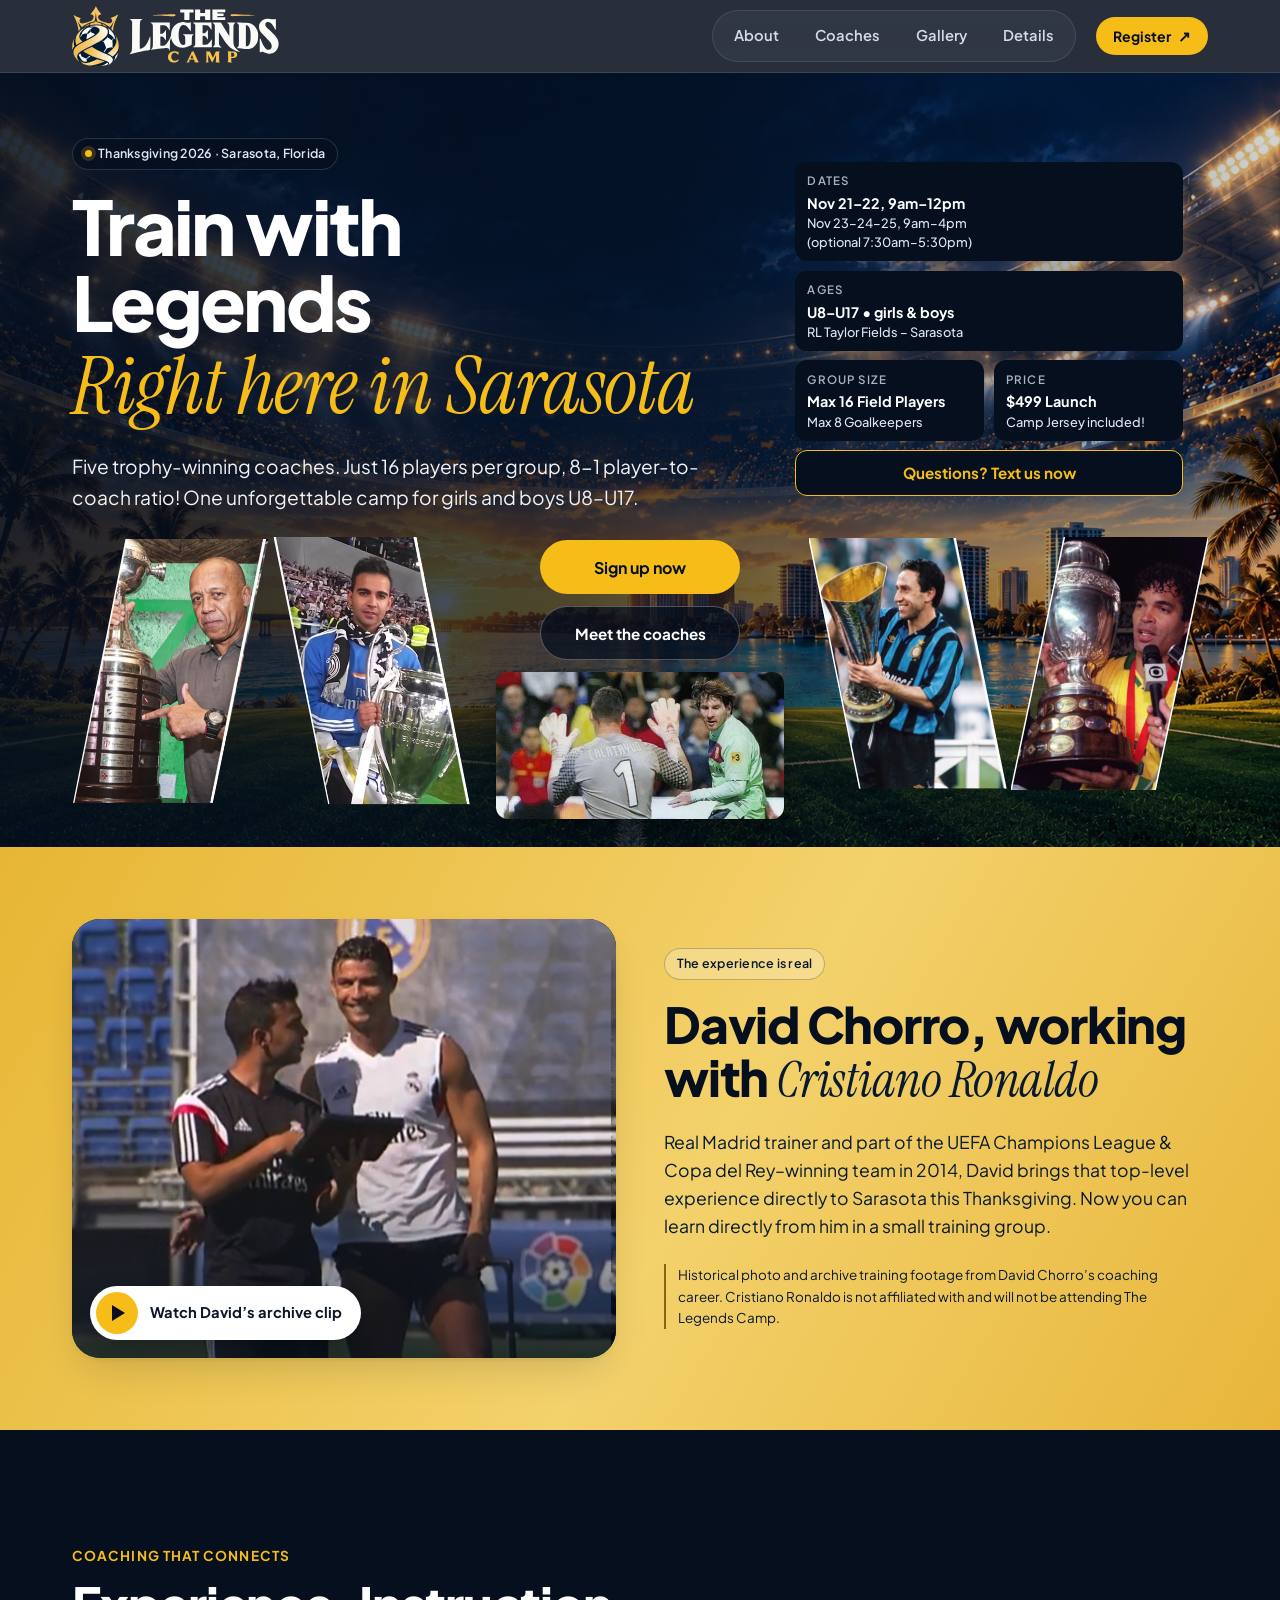
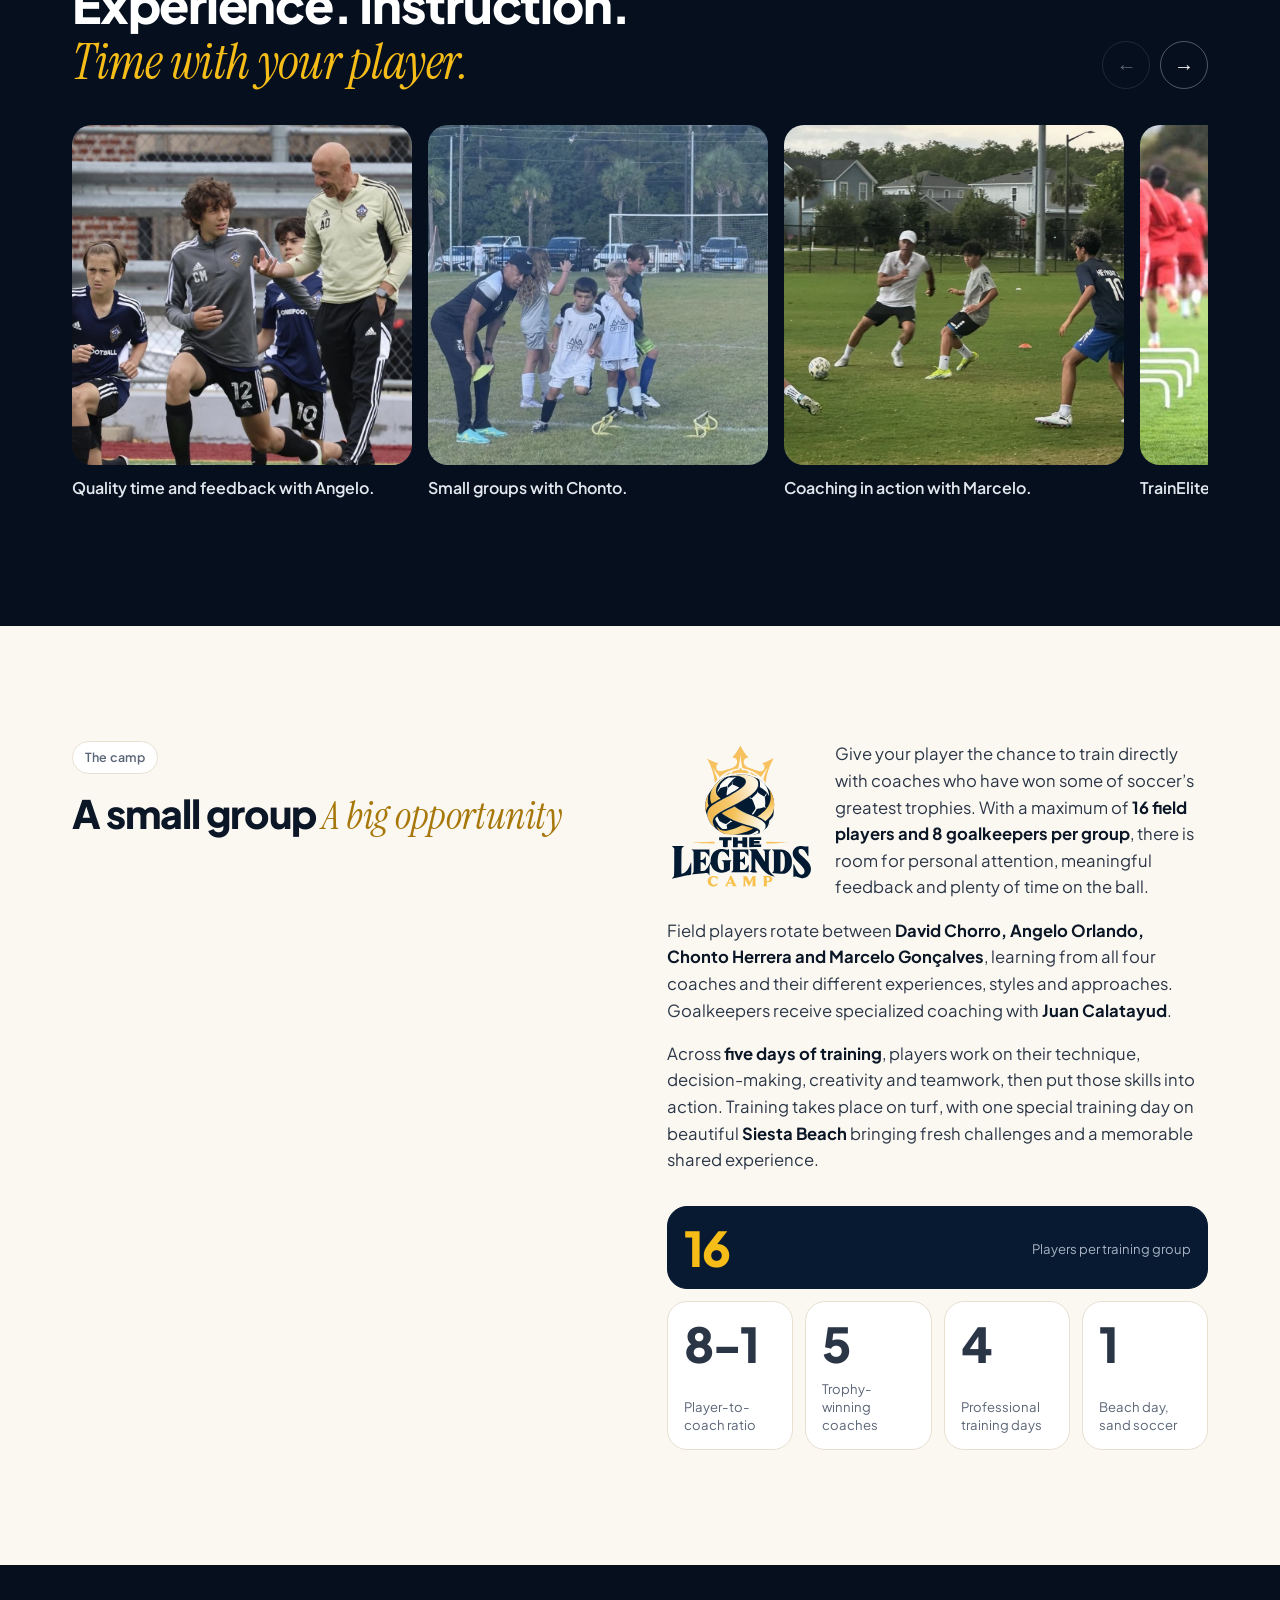
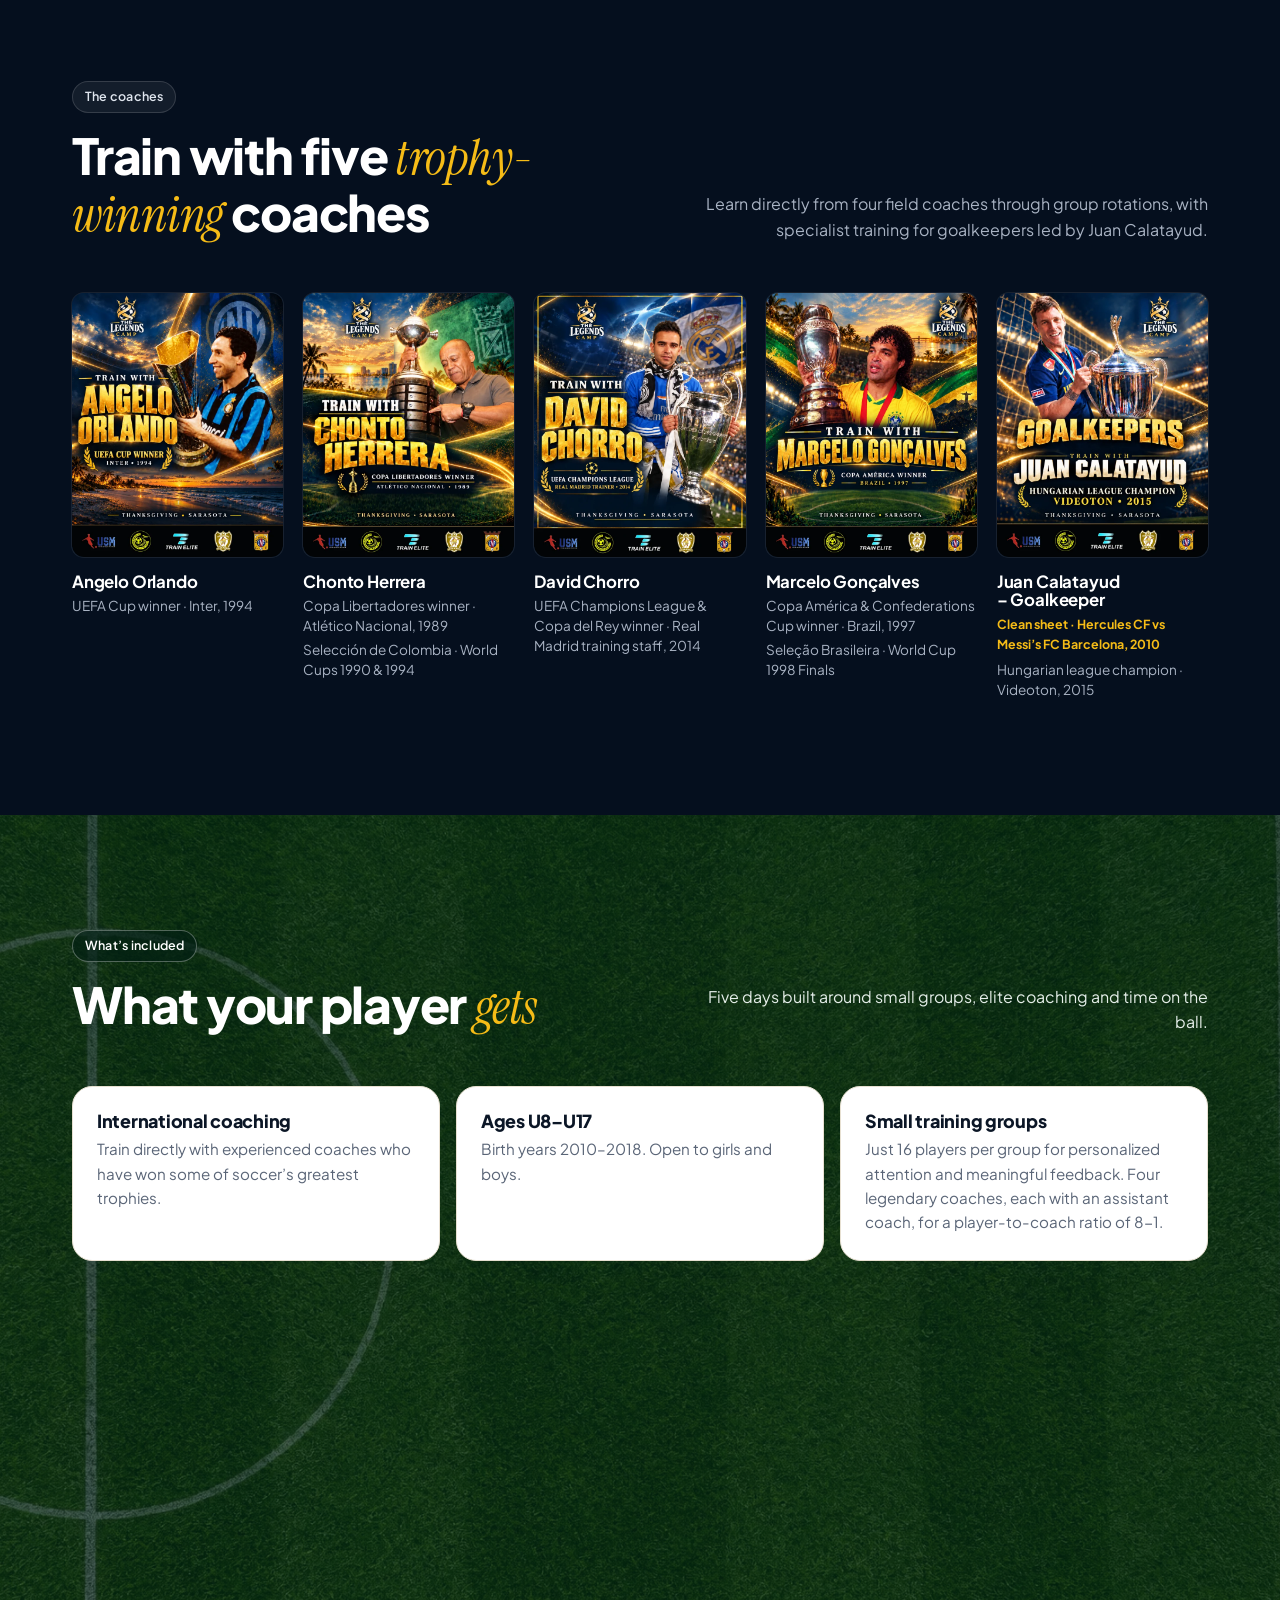
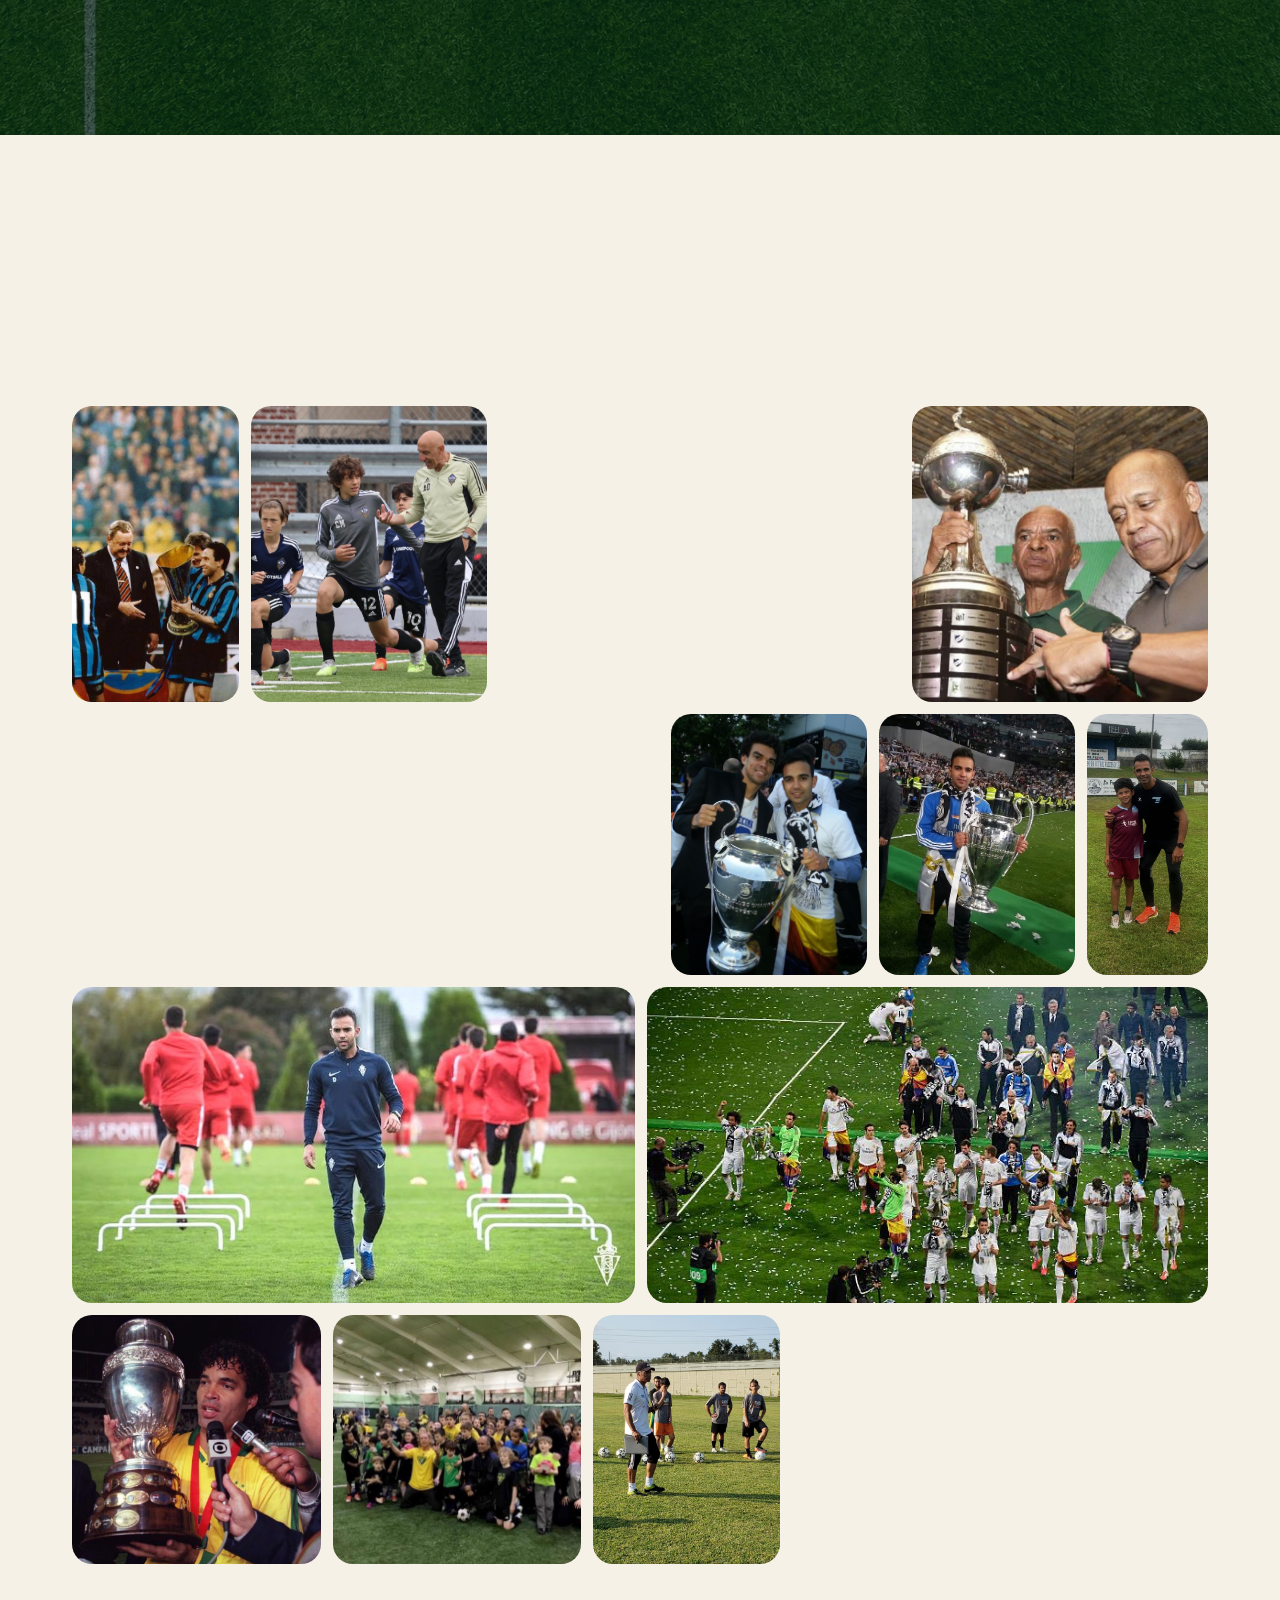
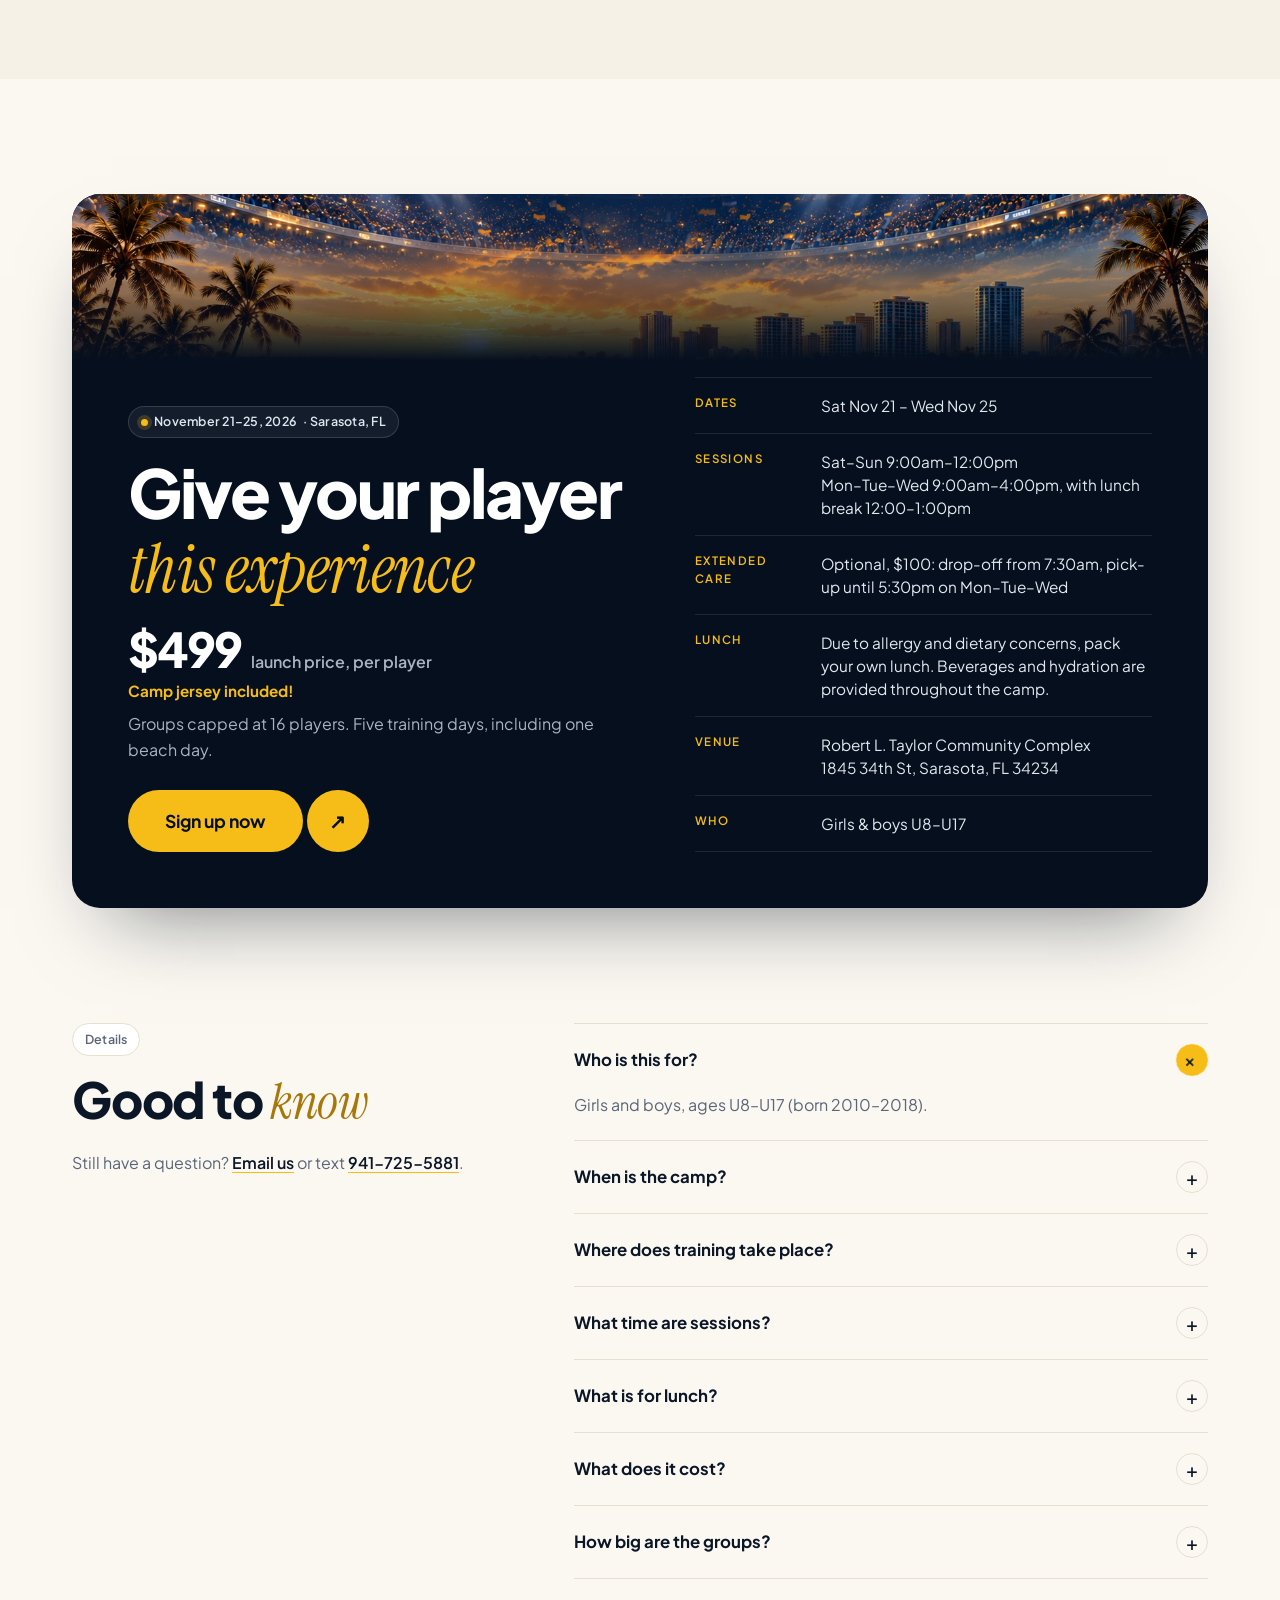
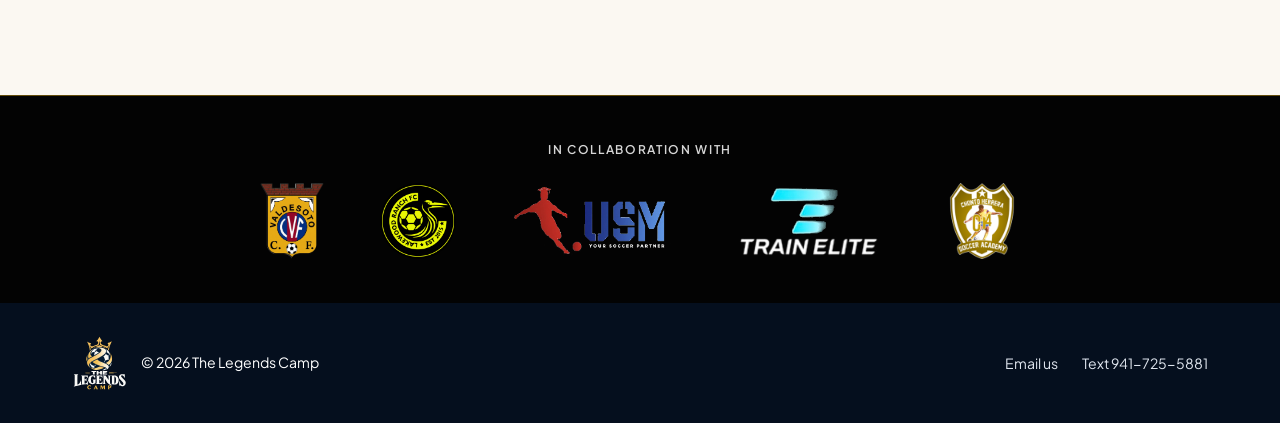
==== commit 3d804f98: "Launch price, hero details and coaching carousel (Jeff, 2026-11-09) - $499 launch price everywhere (" ====
--- a/index.html
+++ b/index.html
@@ -22,7 +22,7 @@
 <meta name="twitter:image" content="https://thelegendscamp.com/images/share-david-ronaldo.jpg">
 
 <link rel="icon" type="image/svg+xml" href="images/logo-dark.svg">
-<link rel="stylesheet" href="css/styles.css">
+<link rel="stylesheet" href="css/styles.css?v=20261110b">
 <link rel="preload" href="images/stadium-sarasota.webp" as="image" fetchpriority="high"></head>
 <body>
 <a class="skip-link" href="#main">Skip to content</a>
@@ -120,11 +120,12 @@
             </div>
           </div>
           <dl class="glance">
-            <div><dt>Dates</dt><dd>Nov 21–25, 2026</dd></div>
-            <div><dt>Ages</dt><dd>U8–U17 · girls &amp; boys</dd></div>
-            <div><dt>Group size</dt><dd>Max 16 players</dd></div>
-            <div><dt>Price</dt><dd><span class="js-early">$595 early bird</span><span class="js-regular" hidden>$695</span></dd></div>
+            <div><dt>Dates</dt><dd>Nov 21–22, 9am–12pm<span>Nov 23–24–25, 9am–4pm</span><span>(optional 7:30am–5:30pm)</span></dd></div>
+            <div><dt>Ages</dt><dd>U8–U17 • girls &amp; boys<span>RL Taylor Fields – Sarasota</span></dd></div>
+            <div><dt>Group size</dt><dd>Max 16 Field Players<span>Max 8 Goalkeepers</span></dd></div>
+            <div><dt>Price</dt><dd>$499 Launch<span>Camp Jersey included!</span></dd></div>
           </dl>
+          <a class="hero__text-us" href="sms:+19417255881">Questions? Text us now</a>
         </aside>
       </div>
 
@@ -156,6 +157,54 @@
         <p class="experience__lede">Real Madrid trainer and part of the UEFA Champions League &amp; Copa del Rey–winning team in 2014, David brings that top-level experience directly to Sarasota this Thanksgiving. Now you can learn directly from him in a small training group.</p>
         <p class="disclaimer" id="archiveCaption">Historical photo and archive training footage from David Chorro’s coaching career. Cristiano Ronaldo is not affiliated with and will not be attending The Legends Camp.</p>
       </div>
+    </div>
+  </section>
+
+  <section class="connect section" id="coaching" aria-labelledby="connectTitle">
+    <div class="wrap">
+      <div class="connect__head reveal">
+        <div>
+          <p class="connect__eyebrow">Coaching that connects</p>
+          <h2 id="connectTitle">Experience. Instruction. <em>Time with your player.</em></h2>
+        </div>
+        <div class="connect__controls">
+          <button class="connect__nav" id="connectPrev" type="button" aria-label="Previous photo" disabled><span aria-hidden="true">←</span></button>
+          <button class="connect__nav" id="connectNext" type="button" aria-label="Next photo"><span aria-hidden="true">→</span></button>
+        </div>
+      </div>
+      <!-- Slides can be a photo or a video: put a <video> where the <img> is, keep the <figcaption>. -->
+      <ul class="connect-track" id="connectTrack" tabindex="0" aria-label="Coaches working with players">
+          <li class="connect-slide">
+            <figure>
+              <img src="images/connect-angelo.jpg" alt="Angelo Orlando coaching a young player during training" width="880" height="1100" loading="lazy" decoding="async" style="object-position:50% 22%">
+              <figcaption>Quality time and feedback with Angelo.</figcaption>
+            </figure>
+          </li>
+          <li class="connect-slide">
+            <figure>
+              <img src="images/connect-chonto.jpg" alt="Chonto Herrera working with a small group of young players" width="858" height="1100" loading="lazy" decoding="async" style="object-position:50% 100%">
+              <figcaption>Small groups with Chonto.</figcaption>
+            </figure>
+          </li>
+          <li class="connect-slide">
+            <figure>
+              <img src="images/connect-marcelo.jpg" alt="Marcelo Gonçalves playing with young players during a session" width="968" height="1100" loading="lazy" decoding="async" style="object-position:50% 68%">
+              <figcaption>Coaching in action with Marcelo.</figcaption>
+            </figure>
+          </li>
+          <li class="connect-slide">
+            <figure>
+              <img src="images/connect-david.jpg" alt="David Chorro on the training pitch during a session" width="800" height="450" loading="lazy" decoding="async" style="object-position:50% 50%">
+              <figcaption>TrainElite mastery with David.</figcaption>
+            </figure>
+          </li>
+          <li class="connect-slide">
+            <figure>
+              <img src="images/connect-juan.jpg" alt="Juan Calatayud in goal, facing a shot from Lionel Messi" width="1100" height="826" loading="lazy" decoding="async" style="object-position:52% 50%">
+              <figcaption>Goalkeeper mastery in action with Juan.</figcaption>
+            </figure>
+          </li>
+      </ul>
     </div>
   </section>
 
@@ -312,9 +361,8 @@
           <div class="register-card__main">
             <p class="chip chip--dark"><span class="chip__dot" aria-hidden="true"></span>November 21–25, 2026<span class="chip__place"> · Sarasota, FL</span></p>
             <h2>Give your player <em>this experience</em></h2>
-            <p class="price js-early"><span class="price__amount">$595</span><span class="price__note">early bird, per player</span></p>
-            <p class="price-then js-early">Until 11:59pm Nov 9. Then $695.</p>
-            <p class="price js-regular" hidden><span class="price__amount">$695</span><span class="price__note">per player</span></p>
+            <p class="price"><span class="price__amount">$499</span><span class="price__note">launch price, per player</span></p>
+            <p class="price-then">Camp jersey included!</p>
             <p class="register-card__note">Groups capped at 16 players. Five training days, including one beach day.</p>
             <a class="btn-split btn-split--xl js-register-link" href="register.html" id="registerBtn">
               <span class="btn-split__label">Sign up now</span>
@@ -364,8 +412,7 @@
         </details>
         <details class="faq-item">
           <summary>What does it cost?</summary>
-          <p class="js-early">$595 per player if you register by 11:59pm on Monday, November 9 (early bird). From November 10 it’s $695. Optional extended care is $100.</p>
-          <p class="js-regular" hidden>$695 per player. Optional extended care is $100.</p>
+          <p>$499 per player (launch price), camp jersey included. Optional extended care is $100.</p>
         </details>
         <details class="faq-item">
           <summary>How big are the groups?</summary>
@@ -401,11 +448,11 @@
 </footer>
 
 <div class="sticky-cta" id="stickyCta" aria-hidden="true">
-  <div class="sticky-cta__text"><strong><span class="js-early">$595 early bird</span><span class="js-regular" hidden>$695</span></strong><span>Nov 21–25 · 16 per group</span></div>
+  <div class="sticky-cta__text"><strong>$499 launch price</strong><span>Nov 21–25 · 16 per group</span></div>
   <a class="btn btn--gold js-register-link" href="register.html" tabindex="-1">Register <span class="btn__arrow" aria-hidden="true">↗</span></a>
 </div>
 
 <script src="js/gallery.js"></script>
-<script src="js/main.js"></script>
+<script src="js/main.js?v=20261110"></script>
 </body>
 </html>
--- a/css/styles.css
+++ b/css/styles.css
@@ -668,3 +668,49 @@
 @media (max-width: 560px) {
   .stats { grid-template-columns: repeat(2, minmax(0, 1fr)); }
 }
+
+
+/* ---- 2026-11-10 (Jeff): compact countdown, detail boxes, text link, carousel ---- */
+.hero--v2 .countdown { margin-bottom: .6rem; }
+.hero--v2 .countdown__title { font-size: .68rem; padding: .32rem .55rem; margin-bottom: .45rem; }
+.hero--v2 .countdown__row { gap: .4rem; }
+.hero--v2 .countdown__unit { padding: .42rem .3rem .36rem; }
+.hero--v2 .countdown__num { font-size: clamp(1.05rem, .95rem + .4vw, 1.3rem); }
+.hero--v2 .countdown__label { margin-top: .15rem; font-size: .58rem; }
+.hero--v2 .glance dd { font-size: .9rem; line-height: 1.3; }
+.hero--v2 .glance dd span { display: block; margin-top: .15rem; font-size: .8rem; font-weight: 500; color: #dfe5ee; }
+.hero__text-us {
+  display: flex; align-items: center; justify-content: center; min-height: 46px; margin-top: .6rem;
+  padding: .55rem 1rem; border-radius: var(--radius-sm); background: var(--navy-950);
+  border: 1px solid var(--gold); color: var(--gold); font-weight: 700; font-size: .95rem; text-decoration: none;
+  transition: background-color .2s var(--ease), color .2s var(--ease);
+}
+.hero__text-us:hover { background: var(--gold); color: var(--navy-950); }
+
+.connect { background: var(--navy-950); color: #fff; }
+.connect__head { display: flex; align-items: flex-end; justify-content: space-between; gap: 1.5rem; margin-bottom: clamp(1.5rem, 3vw, 2.25rem); }
+.connect__eyebrow { margin: 0 0 .7rem; color: var(--gold); font-size: .85rem; font-weight: 700; letter-spacing: .08em; text-transform: uppercase; }
+.connect h2 { color: #fff; }
+.connect h2 em { display: block; color: var(--gold); margin-top: .08em; }
+.connect__controls { display: flex; flex: none; gap: .6rem; }
+.connect__nav {
+  display: grid; place-items: center; width: 48px; height: 48px; padding: 0; border-radius: 50%; cursor: pointer;
+  border: 1px solid rgba(255,255,255,.3); background: transparent; color: #fff; font: inherit; font-size: 1.25rem;
+  transition: background-color .2s var(--ease), color .2s var(--ease), border-color .2s var(--ease), opacity .2s;
+}
+.connect__nav:hover:not(:disabled) { background: var(--gold); border-color: var(--gold); color: var(--navy-950); }
+.connect__nav:disabled { opacity: .35; cursor: default; }
+.connect-track {
+  list-style: none; margin: 0; padding: 0 0 .75rem; display: flex; gap: 1rem; overflow-x: auto;
+  scroll-snap-type: x mandatory; -webkit-overflow-scrolling: touch; scrollbar-width: thin;
+  scrollbar-color: rgba(246,188,23,.55) transparent;
+}
+.connect-slide { flex: 0 0 min(82%, 340px); scroll-snap-align: start; }
+.connect-slide figure { margin: 0; }
+.connect-slide img, .connect-slide video { display: block; width: 100%; height: auto; aspect-ratio: 1 / 1; object-fit: cover; border-radius: var(--radius); background: var(--navy-800); }
+.connect-slide figcaption { margin-top: .75rem; font-weight: 600; font-size: 1rem; line-height: 1.35; color: #e3e8ef; }
+@media (max-width: 639px) {
+  .connect__controls { display: none; }
+}
+/* Dates and Ages have the longest lines, so each gets a full row. */
+.hero--v2 .glance > div:nth-child(-n+2) { grid-column: 1 / -1; }
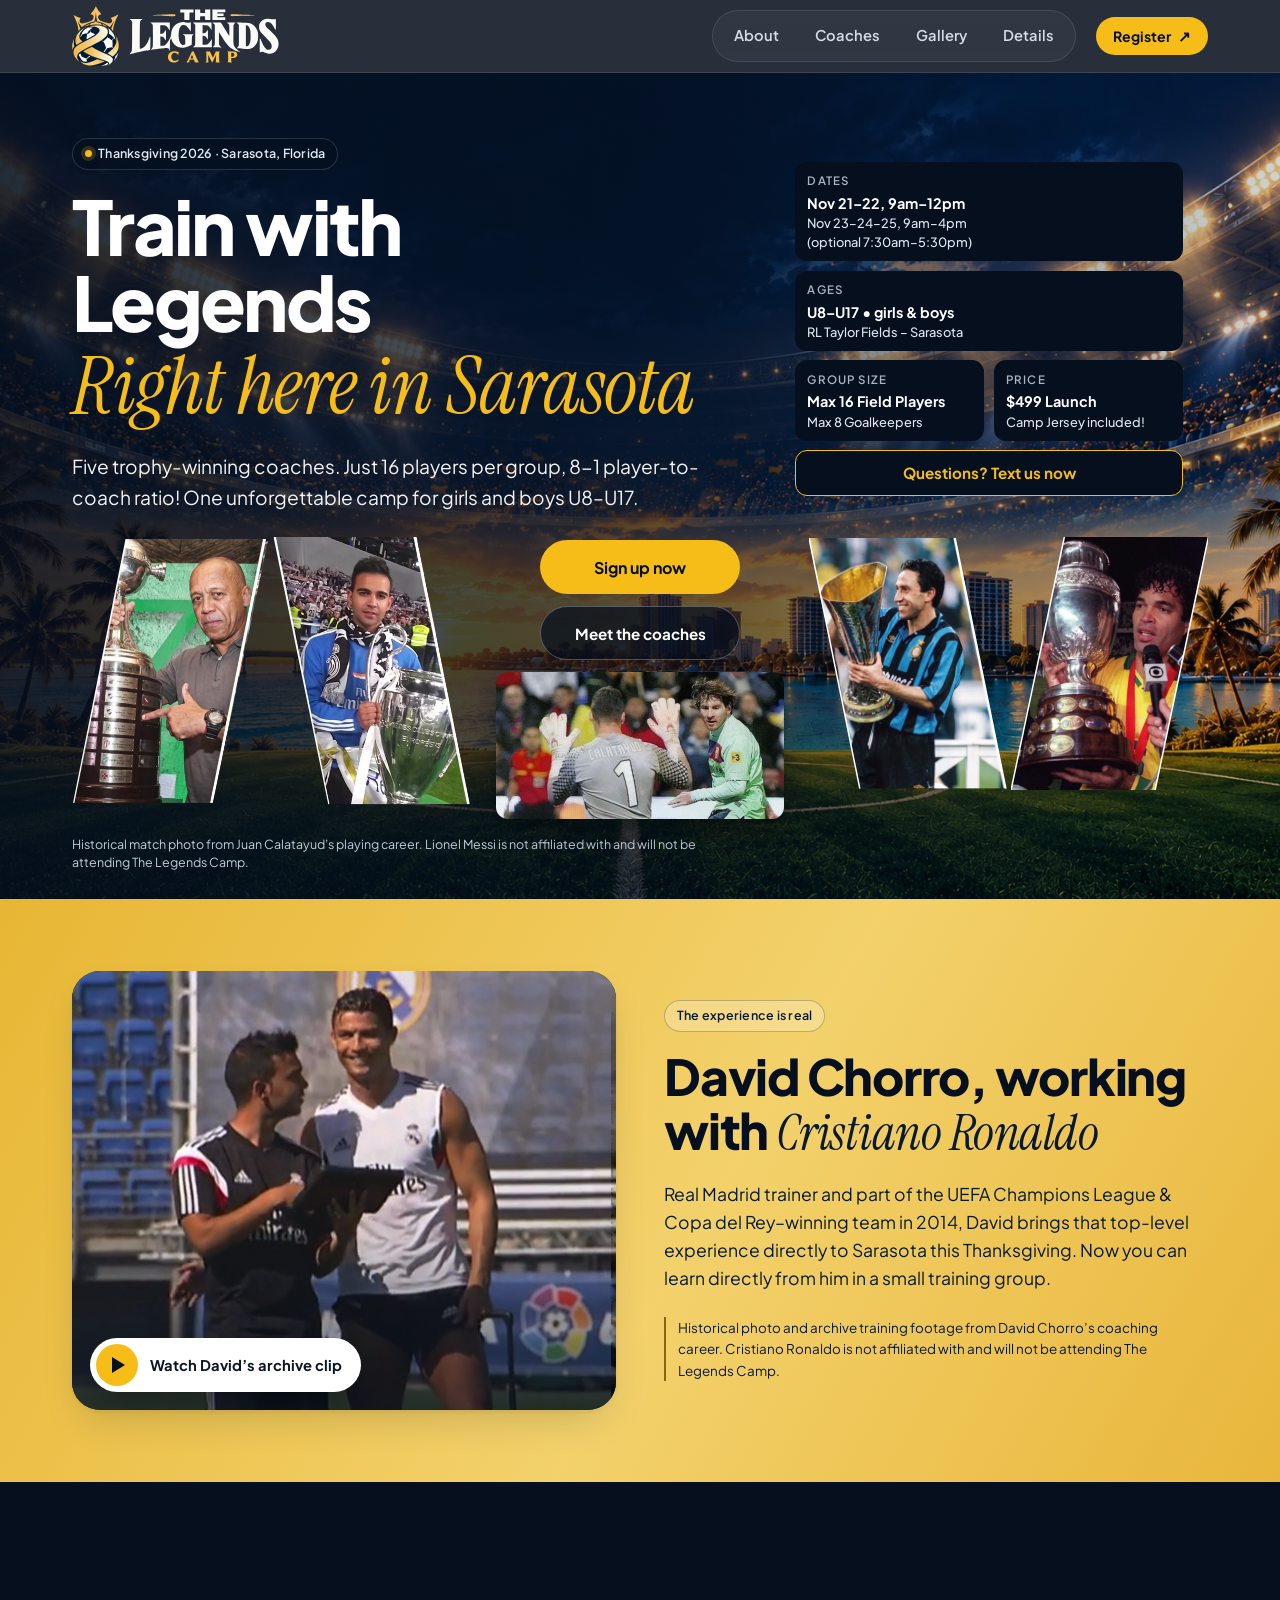
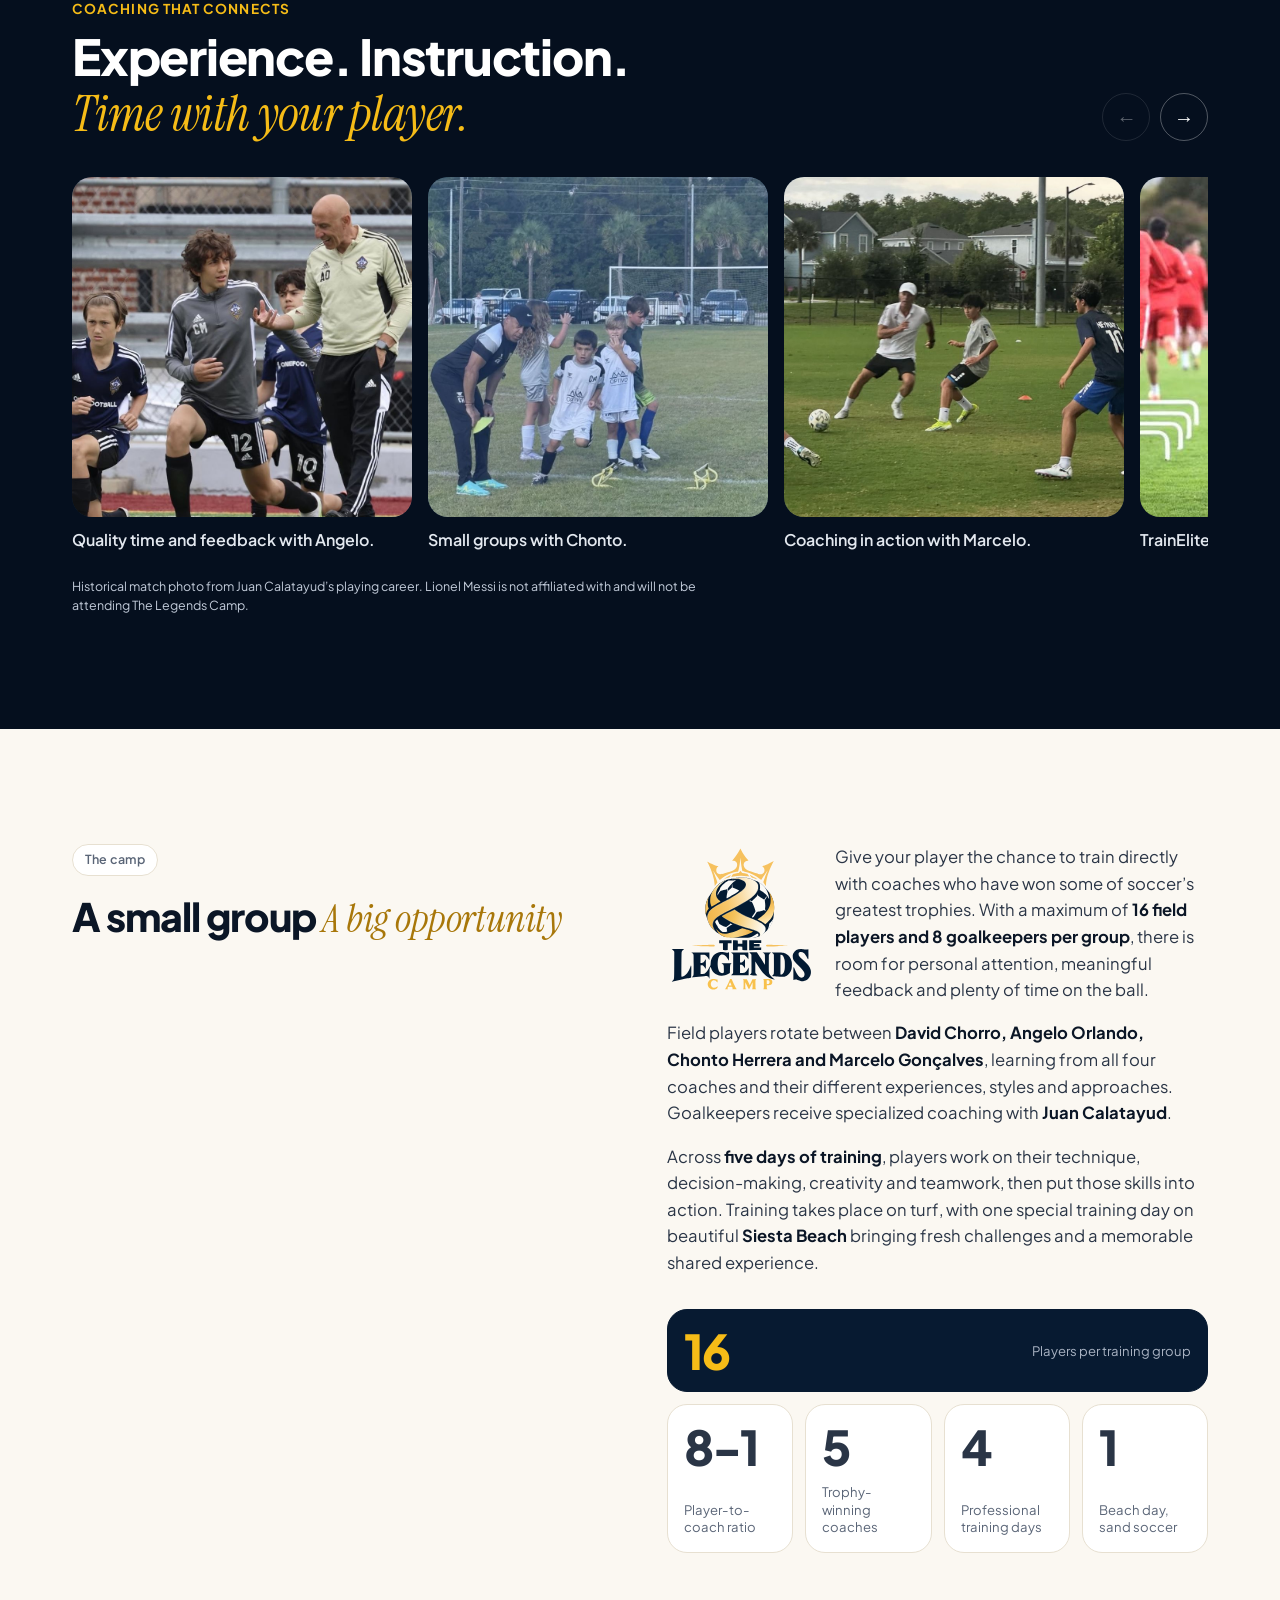
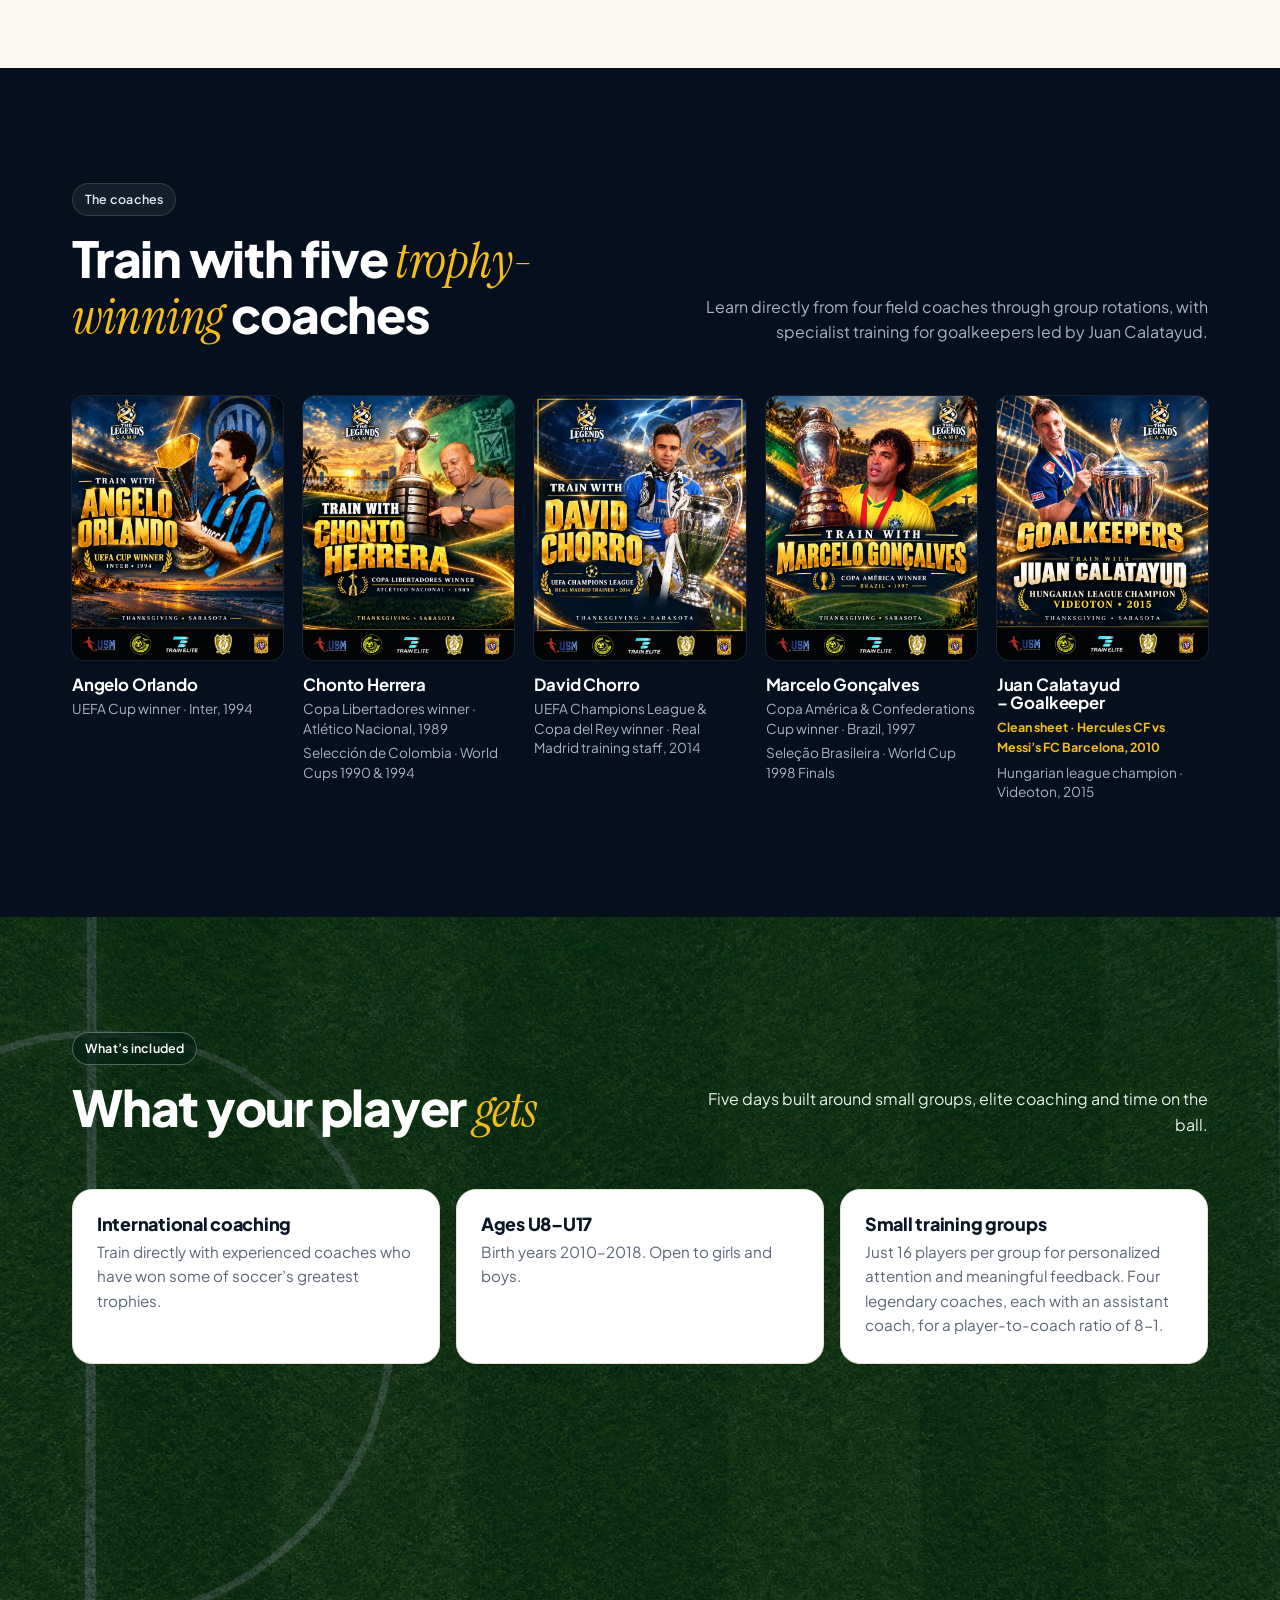
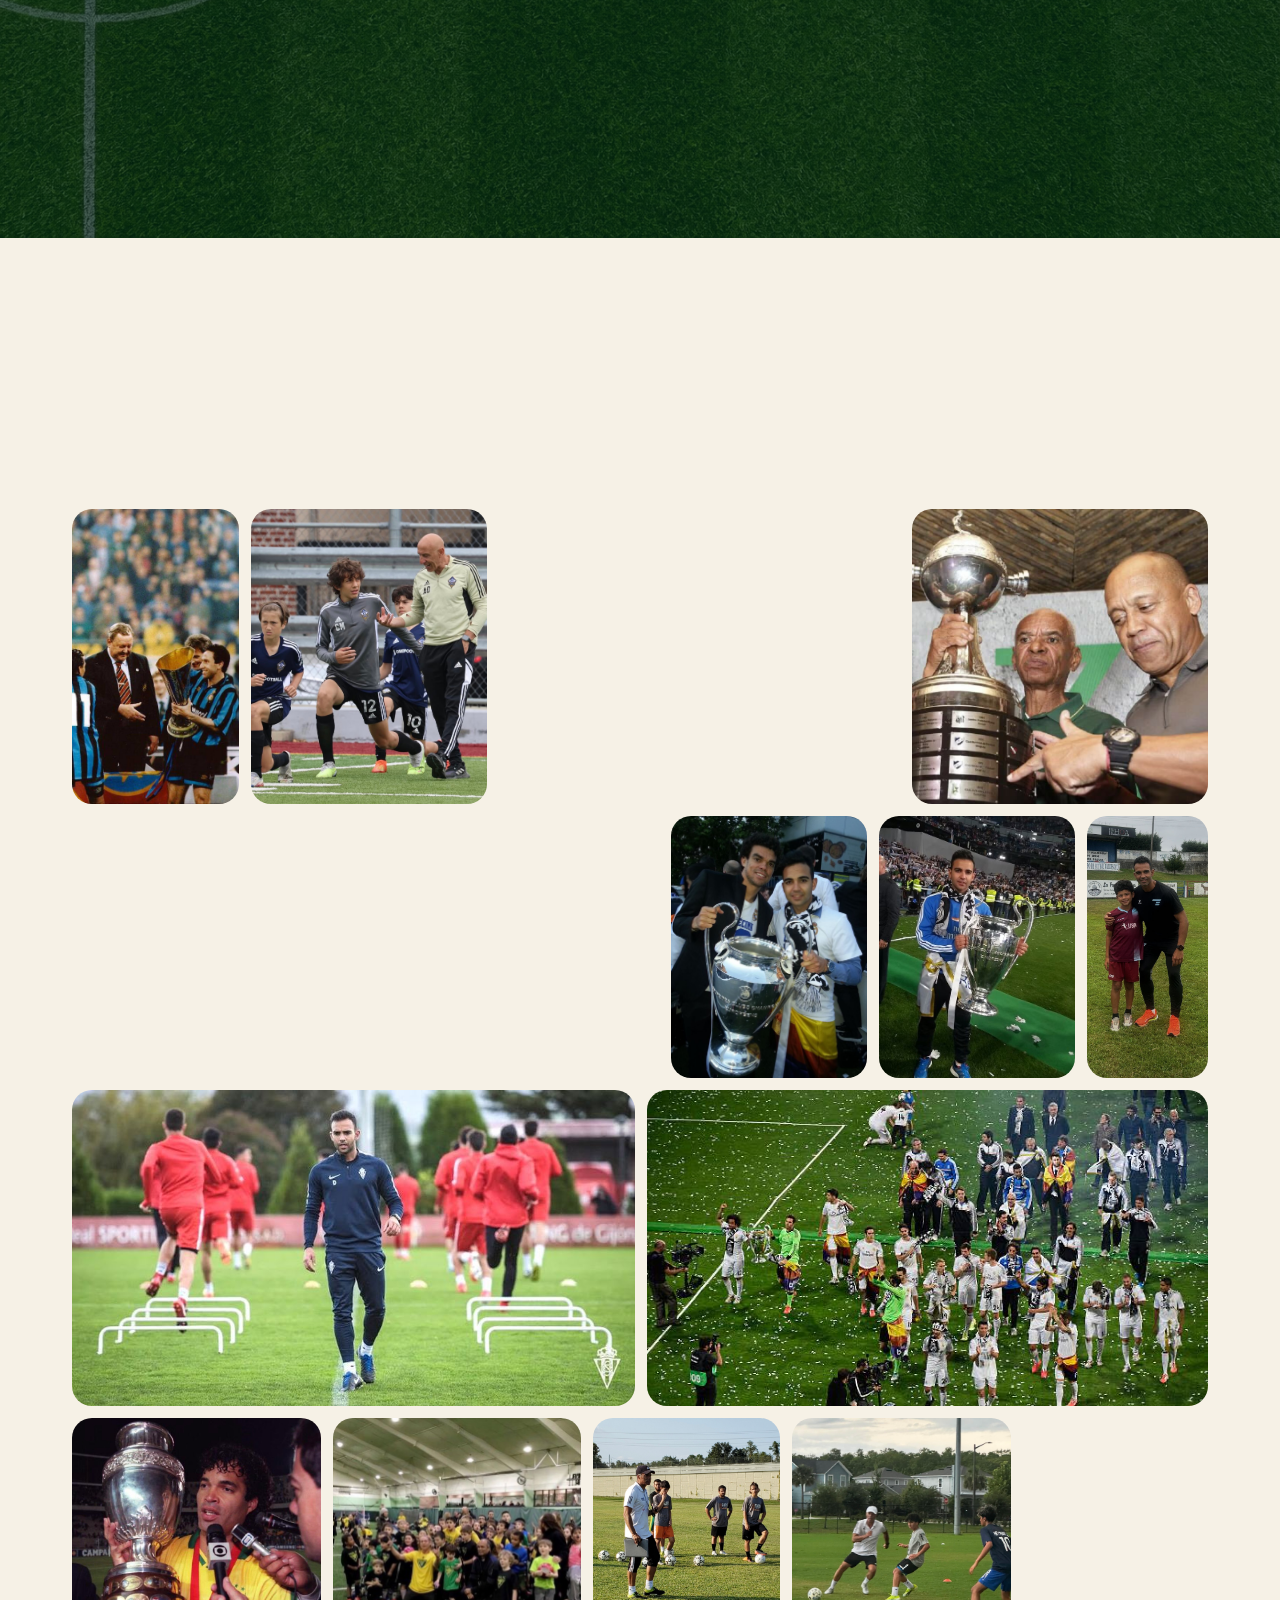
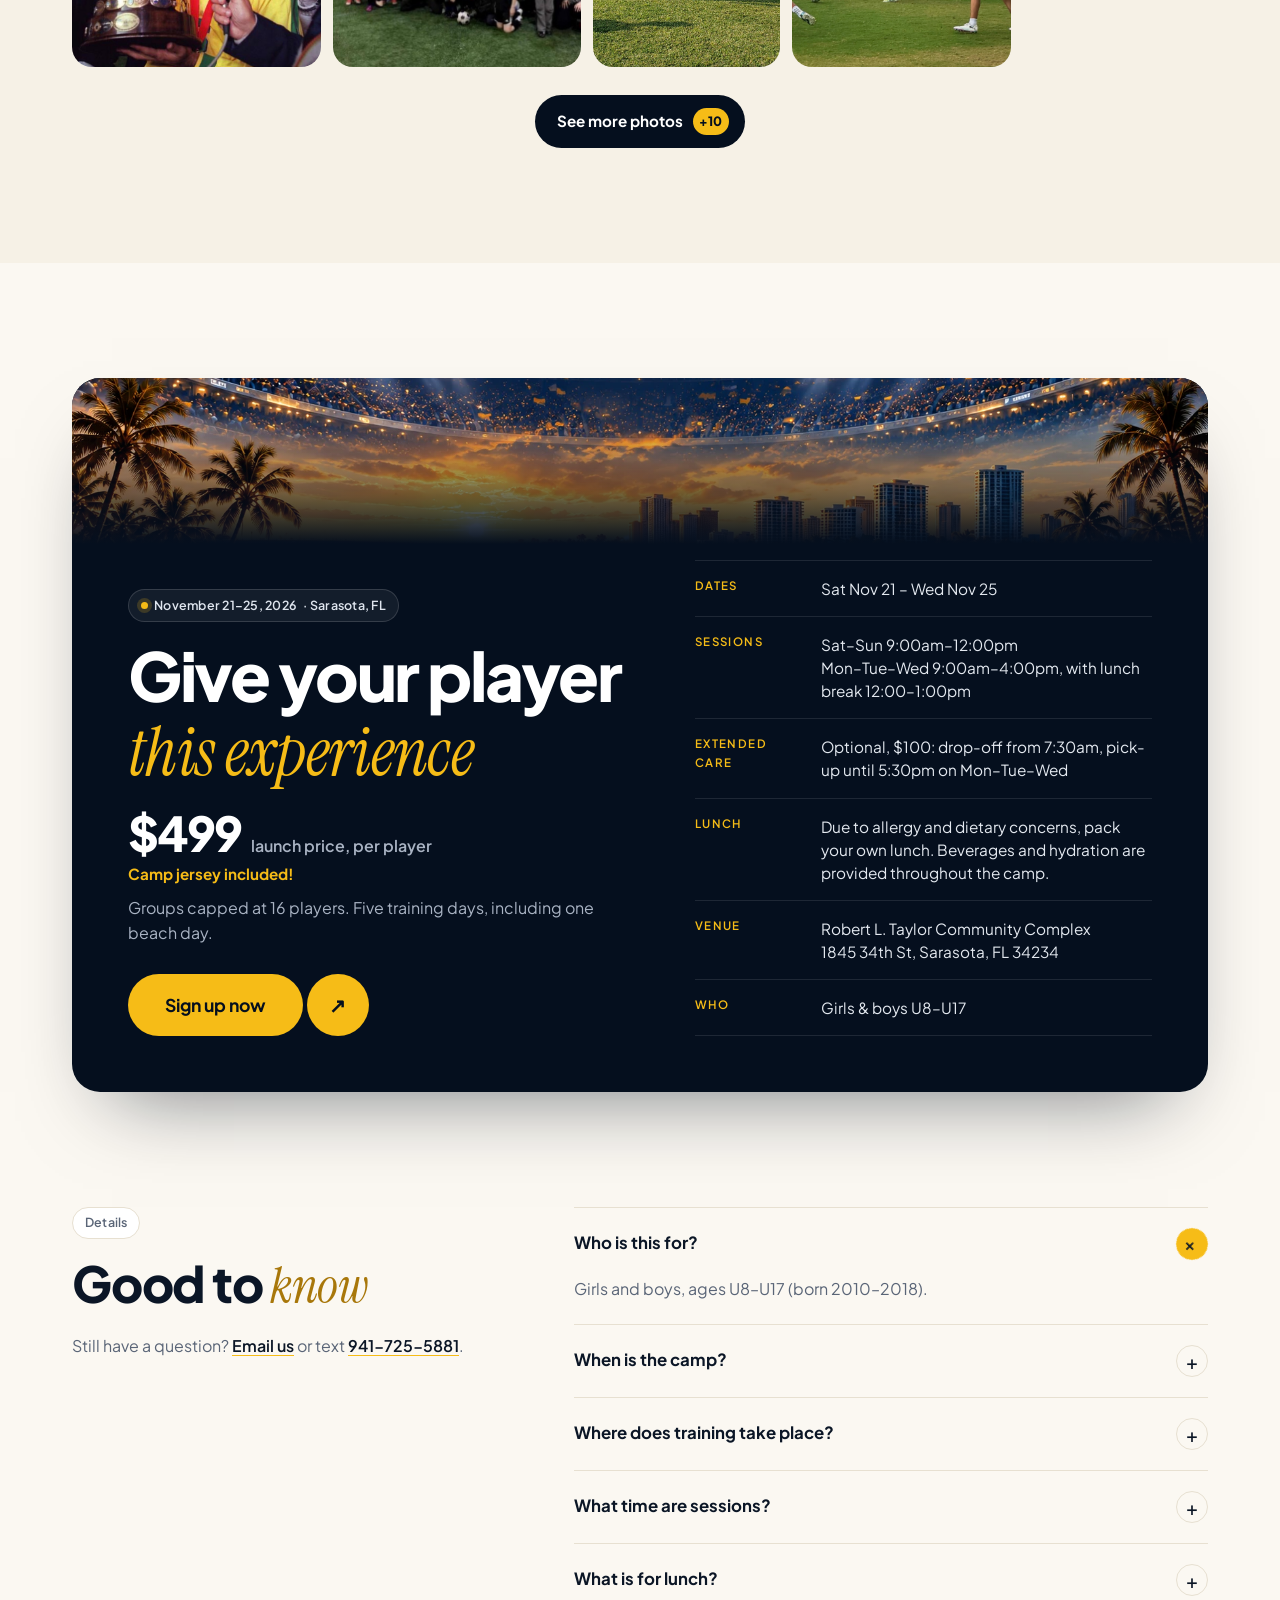
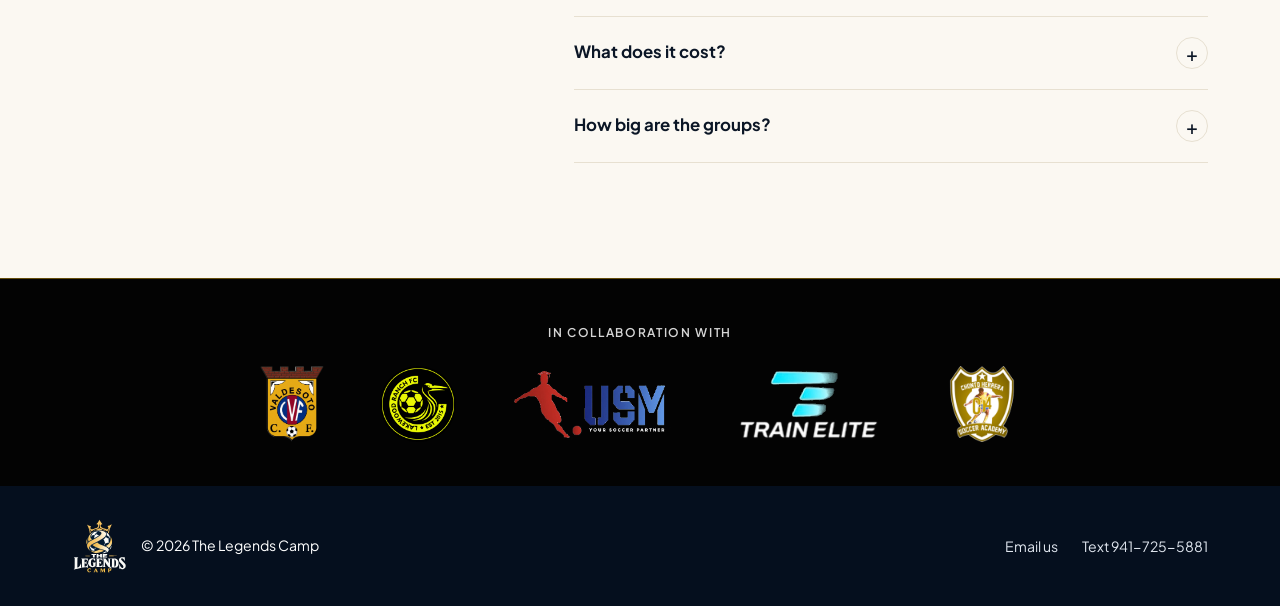
==== commit e0ade1a6: "See more photos in the gallery (+10, hidden until opened); Messi 'not affiliated' notes The front-pa" ====
--- a/index.html
+++ b/index.html
@@ -22,7 +22,7 @@
 <meta name="twitter:image" content="https://thelegendscamp.com/images/share-david-ronaldo.jpg">
 
 <link rel="icon" type="image/svg+xml" href="images/logo-dark.svg">
-<link rel="stylesheet" href="css/styles.css?v=20261110b">
+<link rel="stylesheet" href="css/styles.css?v=20261110c">
 <link rel="preload" href="images/stadium-sarasota.webp" as="image" fetchpriority="high"></head>
 <body>
 <a class="skip-link" href="#main">Skip to content</a>
@@ -128,7 +128,7 @@
           <a class="hero__text-us" href="sms:+19417255881">Questions? Text us now</a>
         </aside>
       </div>
-
+      <p class="hero__note">Historical match photo from Juan Calatayud’s playing career. Lionel Messi is not affiliated with and will not be attending The Legends Camp.</p>
       </div>
   </section>
 
@@ -205,6 +205,7 @@
             </figure>
           </li>
       </ul>
+      <p class="connect__note">Historical match photo from Juan Calatayud’s playing career. Lionel Messi is not affiliated with and will not be attending The Legends Camp.</p>
     </div>
   </section>
 
@@ -350,6 +351,23 @@
         <figure class="gallery-photo" data-coach="Marcelo Gonçalves" style="--photo-ratio: 0.88041854"><a href="images/gallery-small-sided-training.jpeg" target="_blank" rel="noopener" aria-label="Open photo: Marcelo taking part in a small-sided practice"><img src="images/gallery-small-sided-training.jpeg" alt="Marcelo taking part in a small-sided practice" width="1178" height="1338" loading="lazy" decoding="async"></a></figure>
         <figure class="gallery-photo" data-coach="Juan Calatayud" style="--photo-ratio: 0.74295533"><a href="images/gallery-calatayud-trophy.jpeg" target="_blank" rel="noopener" aria-label="Open photo: Juan Calatayud with the Hungarian league trophy"><img src="images/gallery-calatayud-trophy.jpeg" alt="Juan Calatayud with the Hungarian league trophy" width="1081" height="1455" loading="lazy" decoding="async"></a></figure>
       </div>
+      <div class="gallery-stream gallery-stream--more" id="galleryMore" aria-label="More photos" hidden>
+        <figure class="gallery-photo" data-coach="Juan Calatayud" style="--photo-ratio: 1.52505447"><a href="images/more-calatayud-save.jpg" target="_blank" rel="noopener" aria-label="Open photo: Juan Calatayud saving against FC Barcelona"><img src="images/more-calatayud-save.jpg" alt="Juan Calatayud saving against FC Barcelona" width="1400" height="918" loading="lazy" decoding="async"></a></figure>
+        <figure class="gallery-photo" data-coach="Angelo Orlando" style="--photo-ratio: 0.74469890"><a href="images/more-orlando-uefa-cup.jpg" target="_blank" rel="noopener" aria-label="Open photo: Angelo Orlando with the UEFA Cup"><img src="images/more-orlando-uefa-cup.jpg" alt="Angelo Orlando with the UEFA Cup" width="878" height="1179" loading="lazy" decoding="async"></a></figure>
+        <figure class="gallery-photo" data-coach="Angelo Orlando" style="--photo-ratio: 0.48856799"><a href="images/more-orlando-trophy.jpg" target="_blank" rel="noopener" aria-label="Open photo: Angelo Orlando holding the UEFA Cup trophy"><img src="images/more-orlando-trophy.jpg" alt="Angelo Orlando holding the UEFA Cup trophy" width="406" height="831" loading="lazy" decoding="async"></a></figure>
+        <figure class="gallery-photo" data-coach="Angelo Orlando" style="--photo-ratio: 1.47465438"><a href="images/more-inter-uefa-cup-1994.jpg" target="_blank" rel="noopener" aria-label="Open photo: Inter Milano receiving the UEFA Cup in 1994"><img src="images/more-inter-uefa-cup-1994.jpg" alt="Inter Milano receiving the UEFA Cup in 1994" width="960" height="651" loading="lazy" decoding="async"></a></figure>
+        <figure class="gallery-photo" data-coach="Chonto Herrera" style="--photo-ratio: 0.95693780"><a href="images/more-herrera-atletico-nacional.jpg" target="_blank" rel="noopener" aria-label="Open photo: Chonto Herrera in the Atlético Nacional shirt"><img src="images/more-herrera-atletico-nacional.jpg" alt="Chonto Herrera in the Atlético Nacional shirt" width="800" height="836" loading="lazy" decoding="async"></a></figure>
+        <figure class="gallery-photo" data-coach="David Chorro" style="--photo-ratio: 1.00000000"><a href="images/more-chorro-champions-league.jpg" target="_blank" rel="noopener" aria-label="Open photo: David Chorro with the UEFA Champions League trophy, 2014"><img src="images/more-chorro-champions-league.jpg" alt="David Chorro with the UEFA Champions League trophy, 2014" width="647" height="647" loading="lazy" decoding="async"></a></figure>
+        <figure class="gallery-photo" data-coach="David Chorro" style="--photo-ratio: 1.00000000"><a href="images/more-chorro-portrait.jpg" target="_blank" rel="noopener" aria-label="Open photo: David Chorro"><img src="images/more-chorro-portrait.jpg" alt="David Chorro" width="749" height="749" loading="lazy" decoding="async"></a></figure>
+        <figure class="gallery-photo" data-coach="Training" style="--photo-ratio: 0.80065359"><a href="images/more-training-session.jpg" target="_blank" rel="noopener" aria-label="Open photo: Players during a training session"><img src="images/more-training-session.jpg" alt="Players during a training session" width="490" height="612" loading="lazy" decoding="async"></a></figure>
+        <figure class="gallery-photo" data-coach="Training" style="--photo-ratio: 1.50151976"><a href="images/more-hurdle-drill.jpg" target="_blank" rel="noopener" aria-label="Open photo: Players working through a hurdle drill"><img src="images/more-hurdle-drill.jpg" alt="Players working through a hurdle drill" width="494" height="329" loading="lazy" decoding="async"></a></figure>
+        <figure class="gallery-photo" data-coach="Training" style="--photo-ratio: 1.50151976"><a href="images/more-ball-work.jpg" target="_blank" rel="noopener" aria-label="Open photo: Ball work on the training pitch"><img src="images/more-ball-work.jpg" alt="Ball work on the training pitch" width="494" height="329" loading="lazy" decoding="async"></a></figure>
+      </div>
+      <div class="gallery-more-actions">
+        <button class="gallery-toggle" id="galleryToggle" type="button" aria-expanded="false" aria-controls="galleryMore">
+          <span class="gallery-toggle__label">See more photos</span> <span class="gallery-toggle__count">+10</span>
+        </button>
+      </div>
     </div>
   </section>
 
@@ -452,7 +470,7 @@
   <a class="btn btn--gold js-register-link" href="register.html" tabindex="-1">Register <span class="btn__arrow" aria-hidden="true">↗</span></a>
 </div>
 
-<script src="js/gallery.js"></script>
+<script src="js/gallery.js?v=20261110c"></script>
 <script src="js/main.js?v=20261110"></script>
 </body>
 </html>
--- a/css/styles.css
+++ b/css/styles.css
@@ -714,3 +714,22 @@
 }
 /* Dates and Ages have the longest lines, so each gets a full row. */
 .hero--v2 .glance > div:nth-child(-n+2) { grid-column: 1 / -1; }
+
+/* Messi notes + "See more photos" gallery (2026-11-10). */
+.hero__note, .connect__note { font-size: .78rem; line-height: 1.45; color: #c3ccda; }
+.hero__note { max-width: 70ch; margin: 1rem 0 0; }
+.connect__note { max-width: 70ch; margin: .9rem 0 0; }
+.gallery-stream--more { margin-top: var(--gallery-gap, 12px); }
+.gallery-more-actions { display: flex; justify-content: center; margin-top: 1.75rem; }
+.gallery-toggle {
+  display: inline-flex; align-items: center; gap: .6rem;
+  padding: .85em 1.1em .85em 1.5em; border-radius: 999px; border: 0; cursor: pointer;
+  background: var(--navy-950); color: #fff; font: inherit; font-weight: 700; font-size: .95rem;
+  transition: background-color .2s var(--ease), transform .2s var(--ease);
+}
+.gallery-toggle:hover { background: var(--navy-800); transform: translateY(-1px); }
+.gallery-toggle__count {
+  display: inline-grid; place-items: center; min-width: 2.1em; height: 2.1em; padding: 0 .5em;
+  border-radius: 999px; background: var(--gold); color: var(--navy-950); font-size: .8rem; font-weight: 800;
+}
+.gallery-toggle[aria-expanded="true"] .gallery-toggle__count { display: none; }
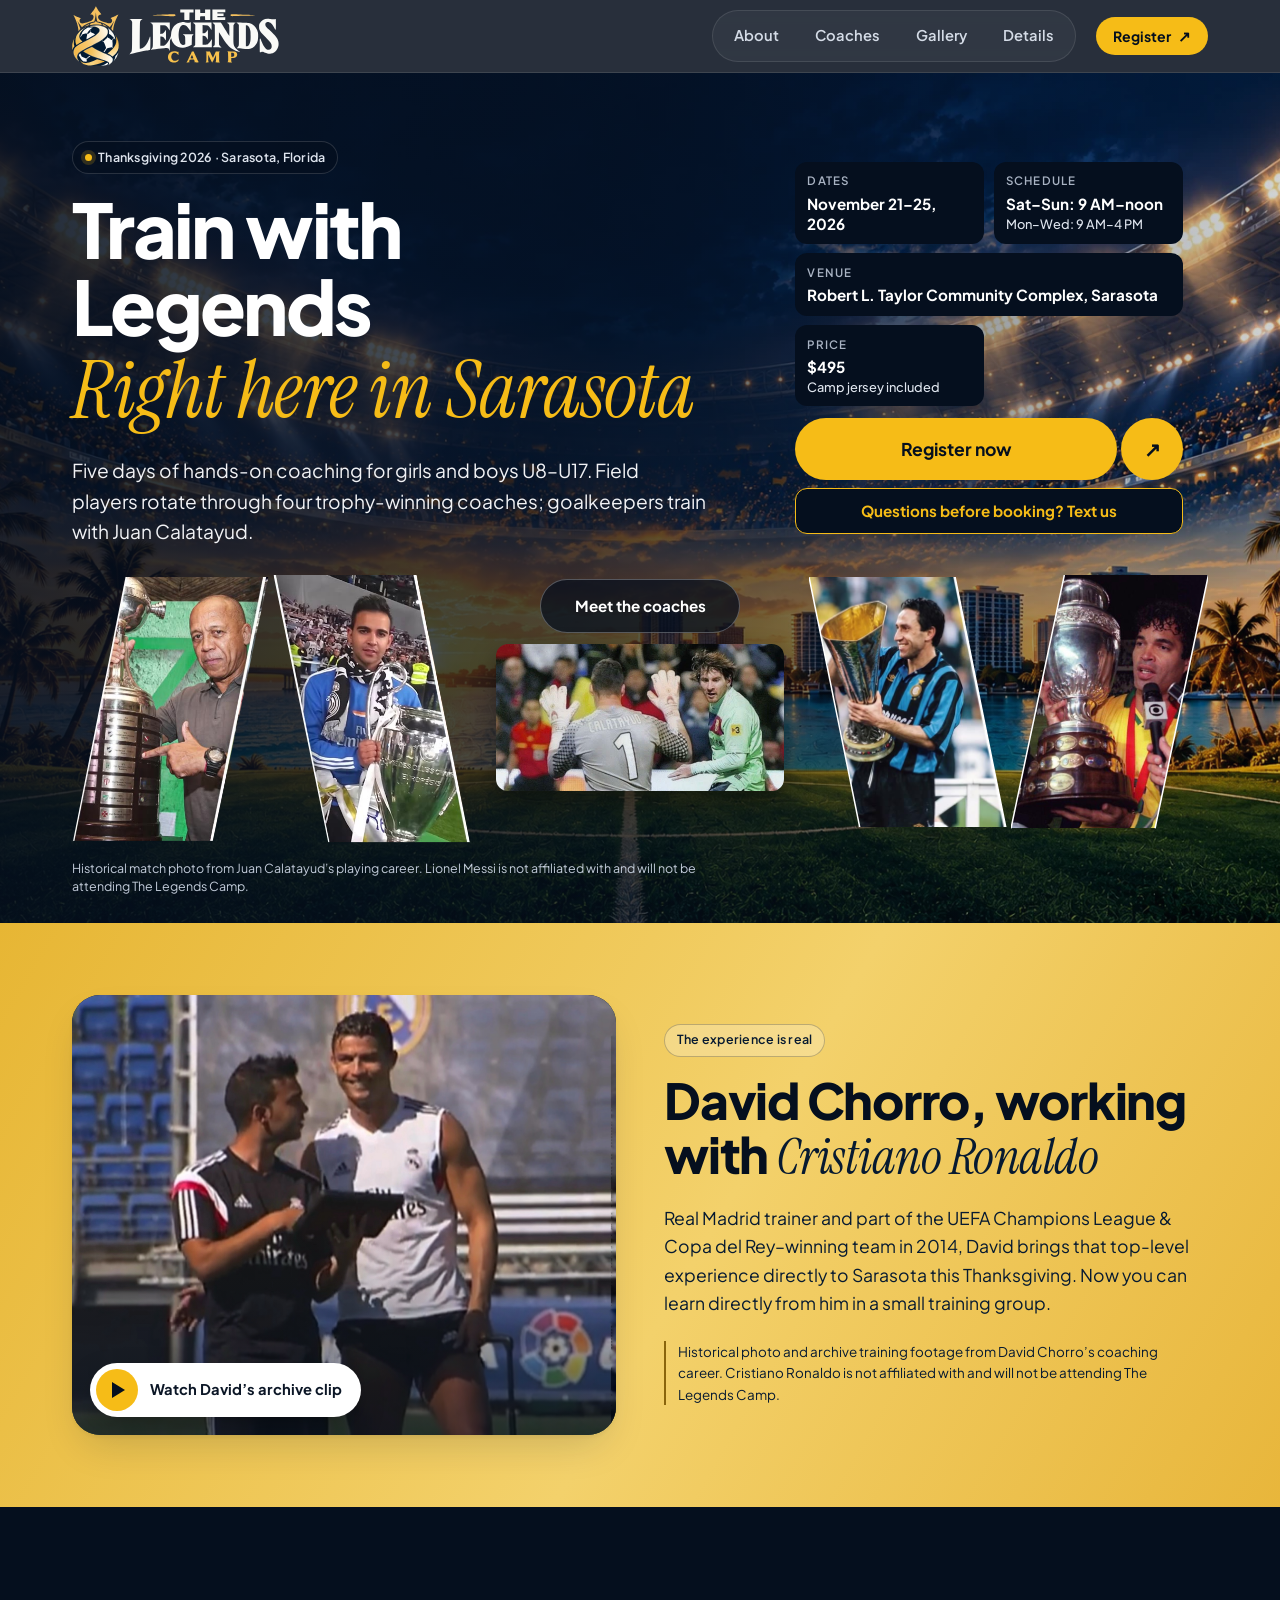
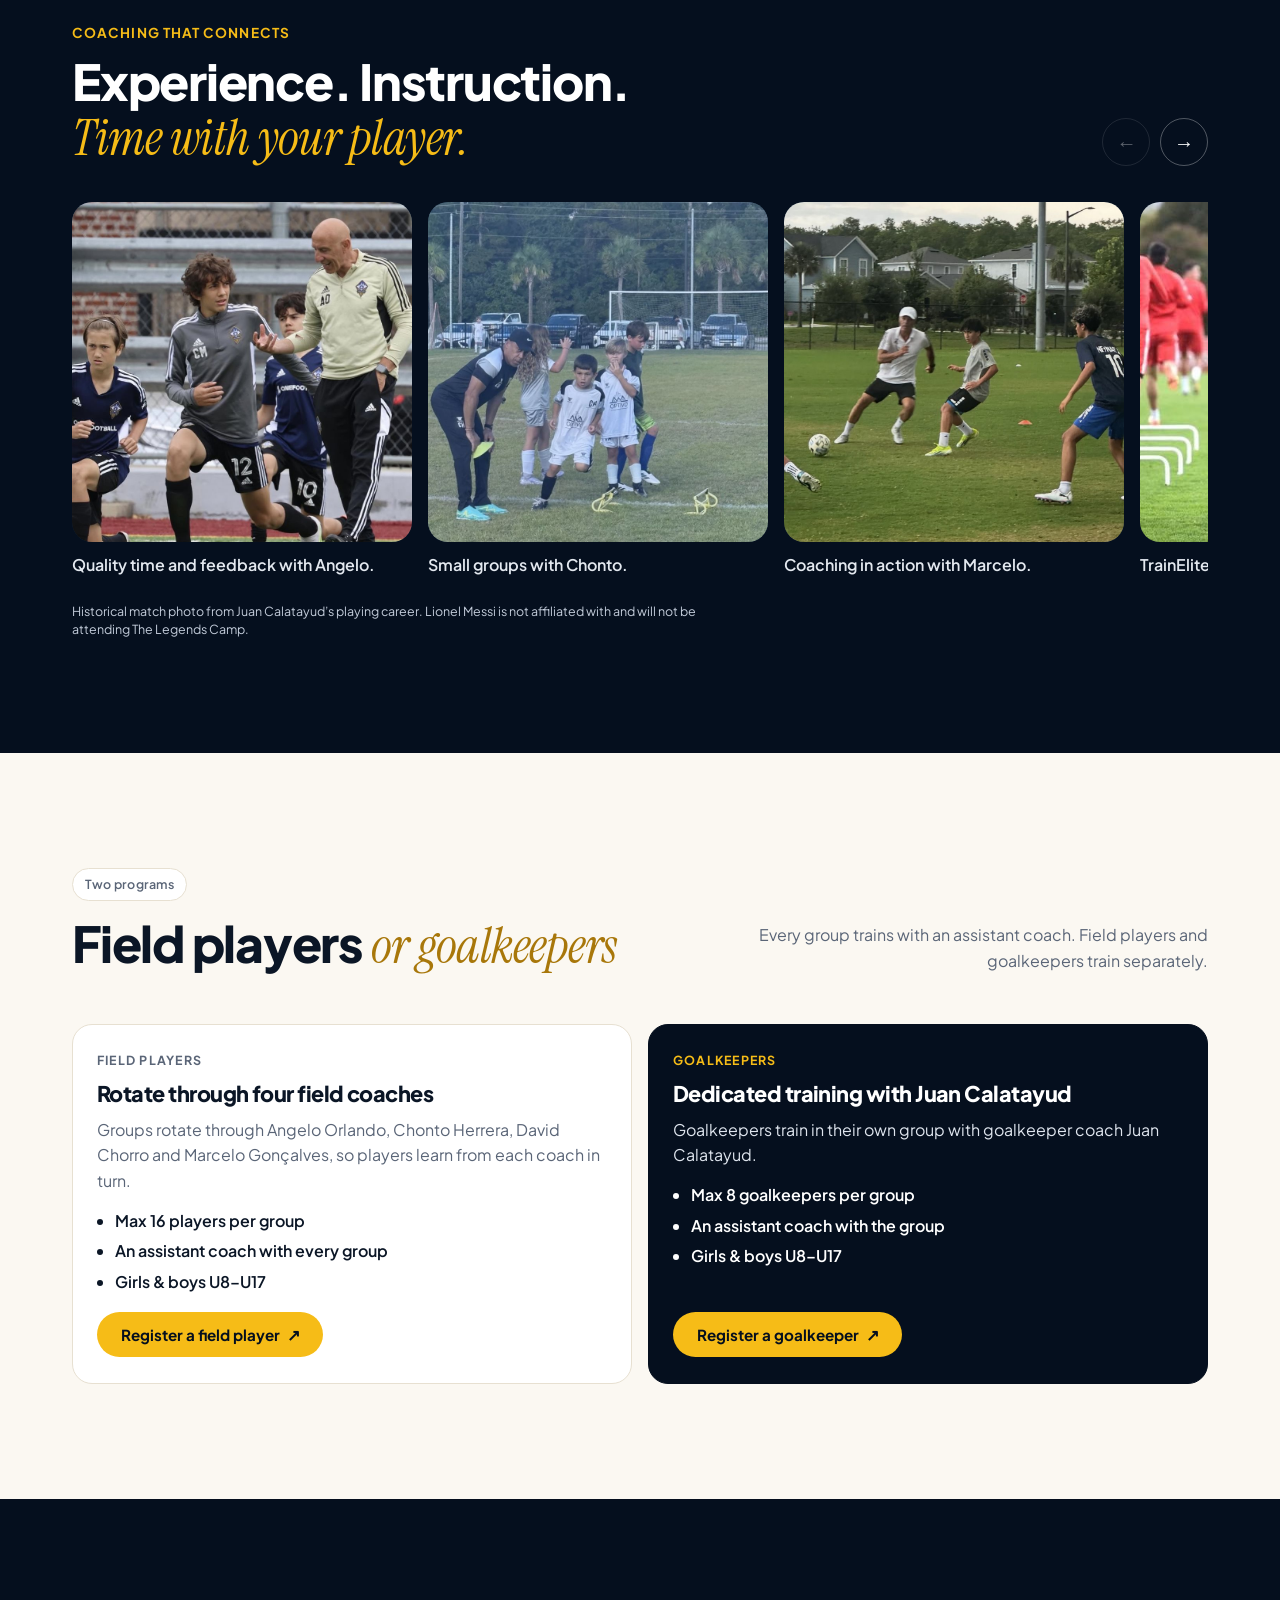
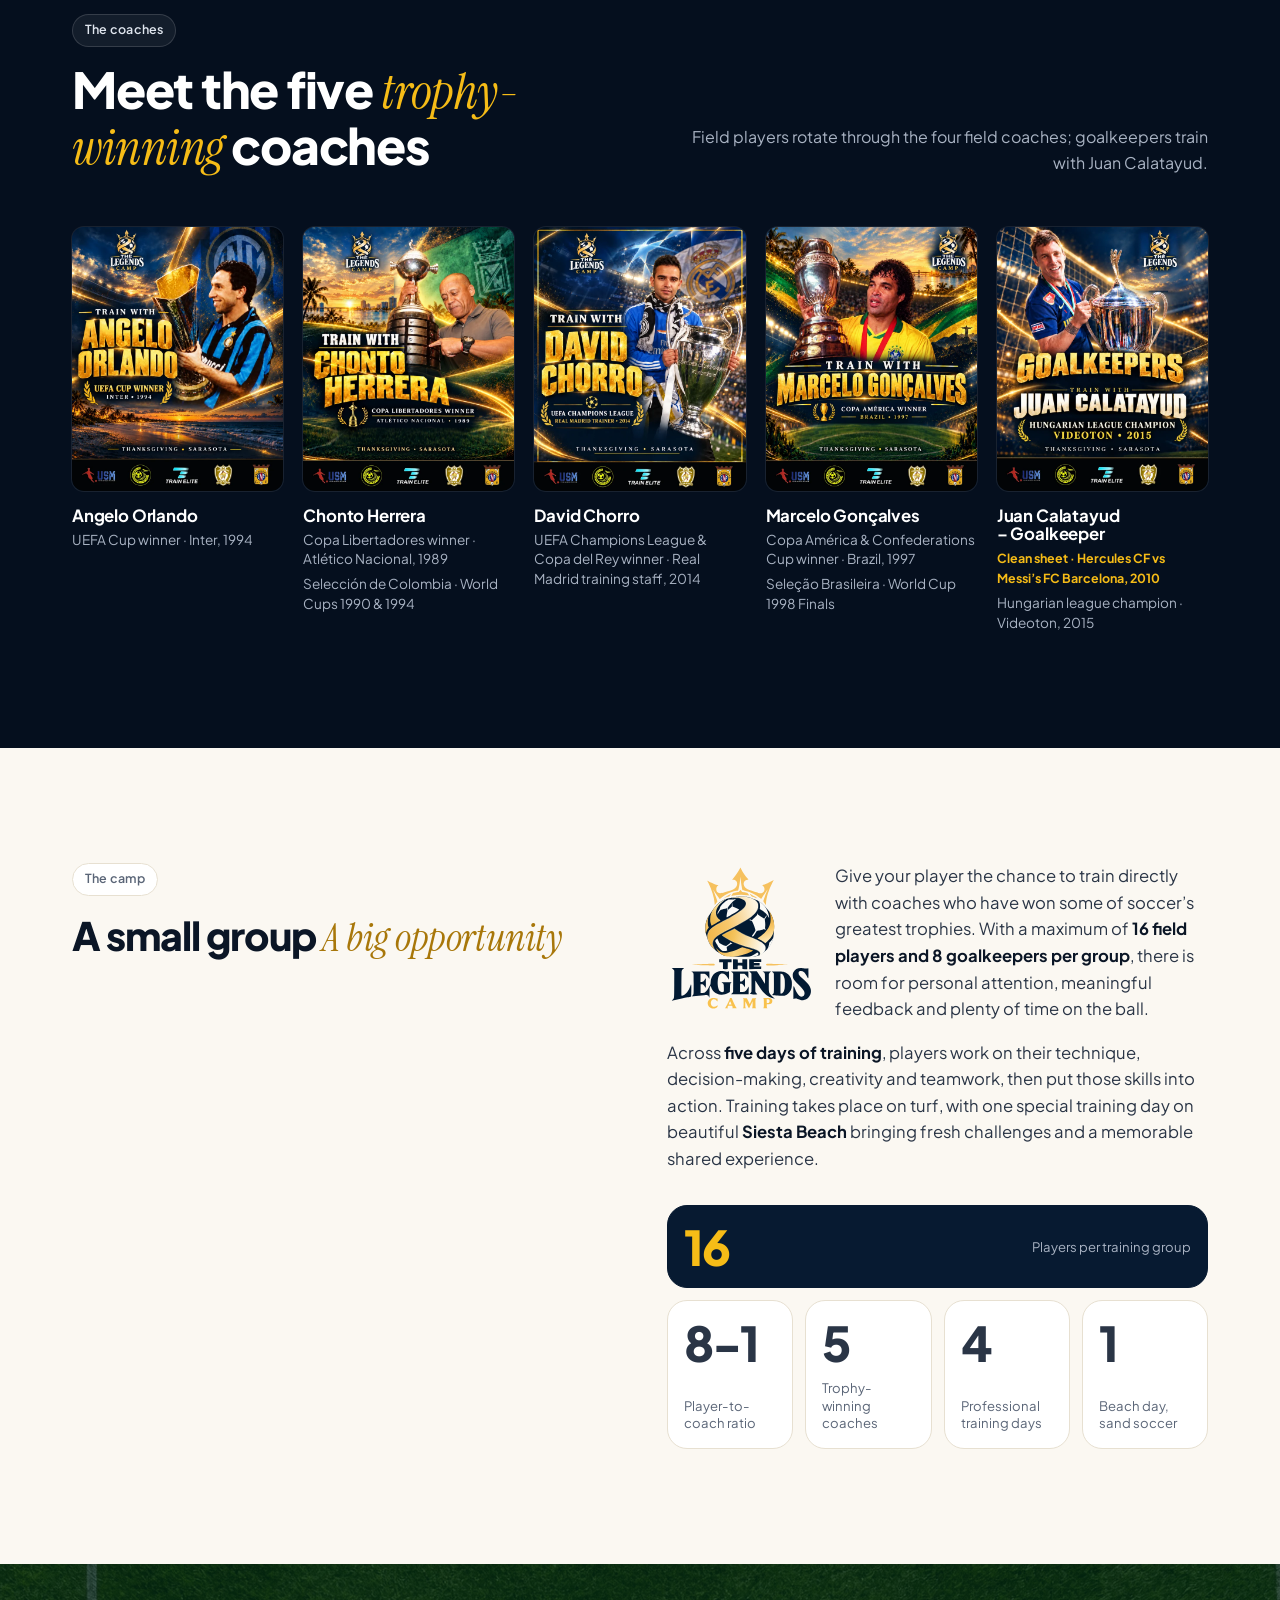
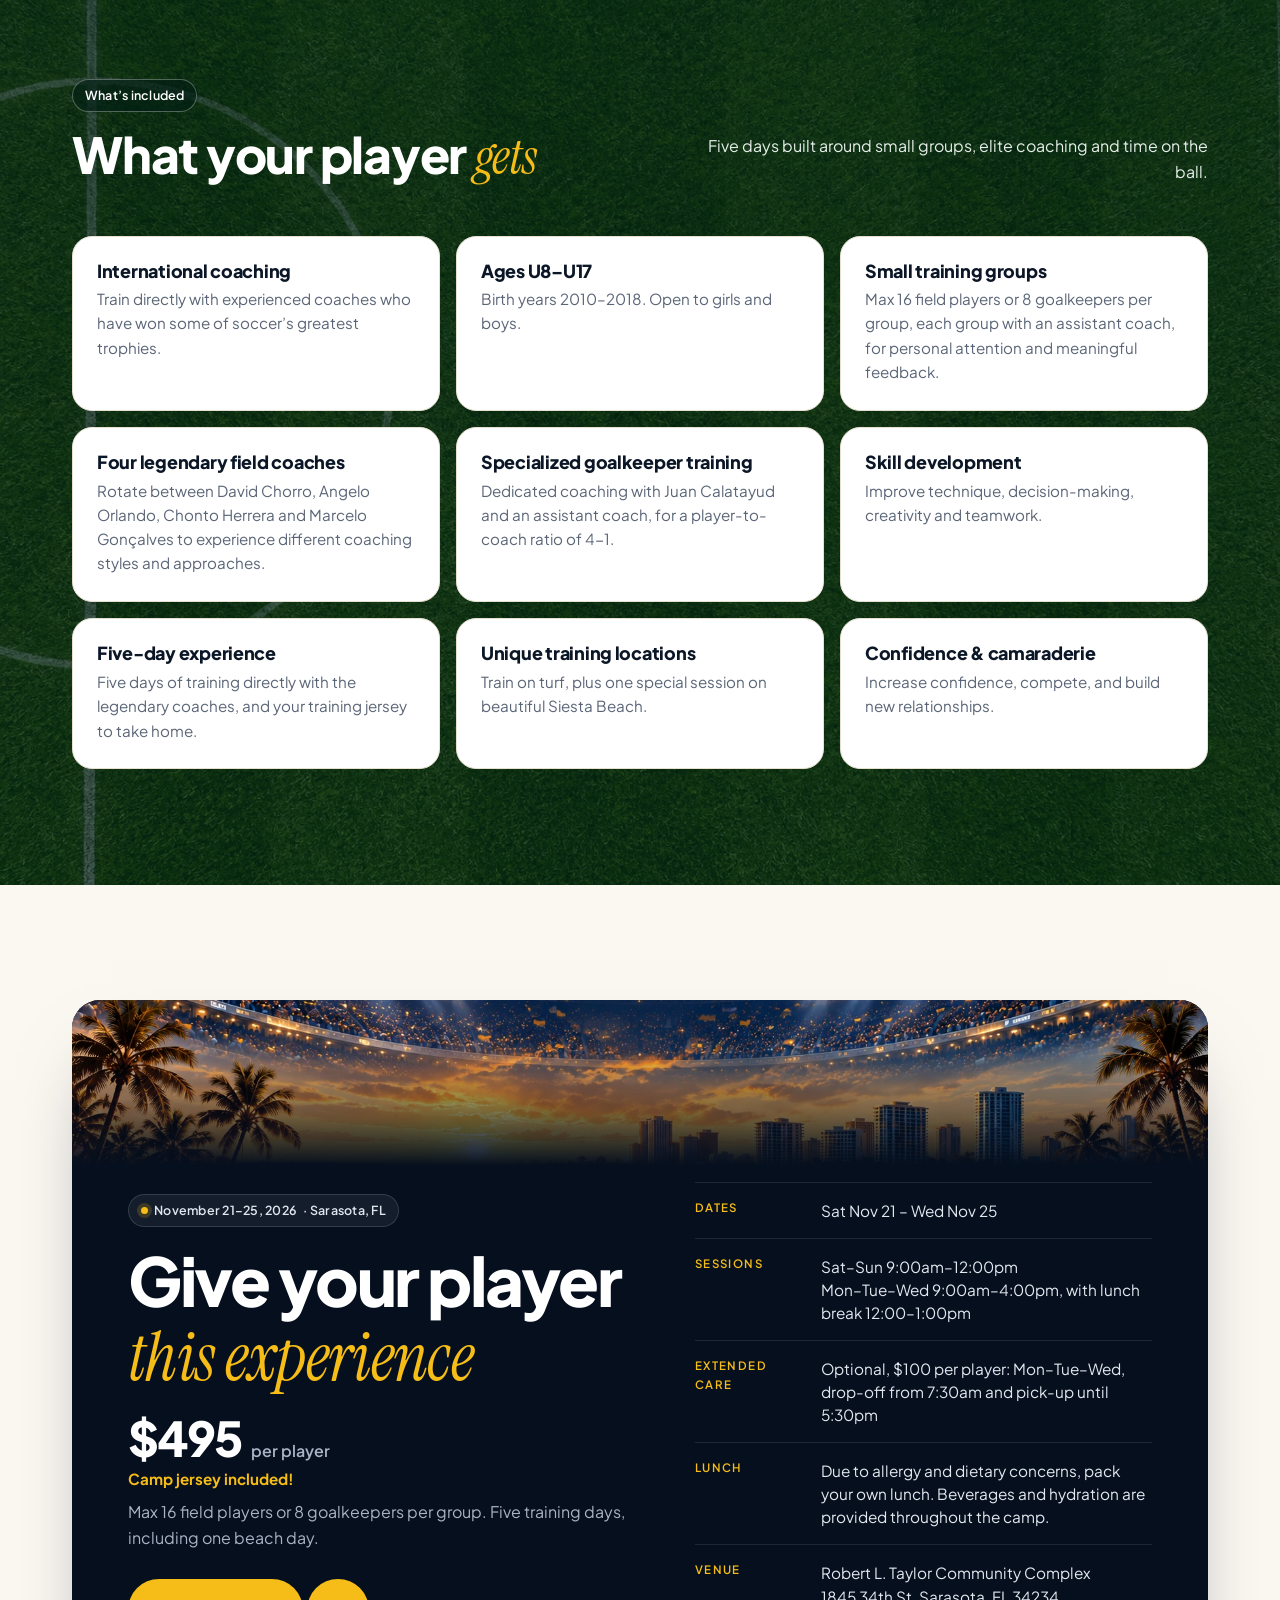
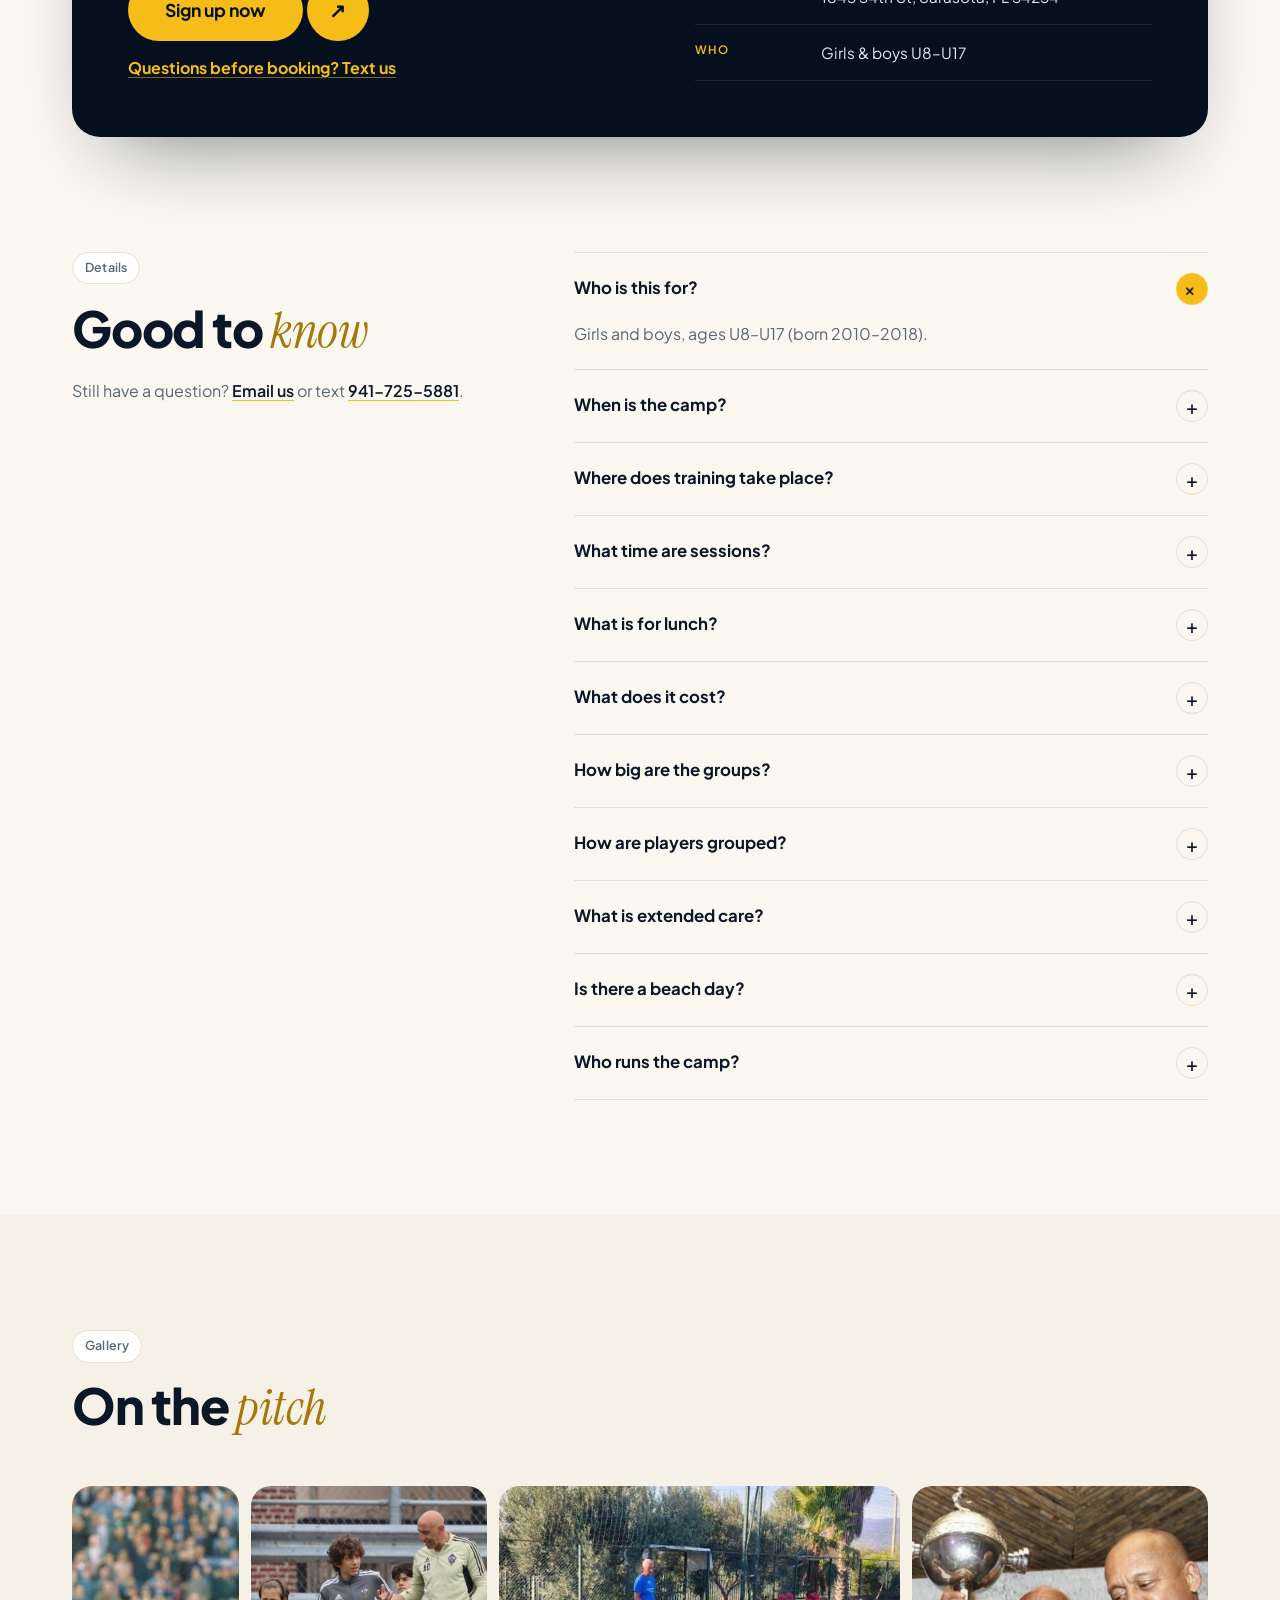
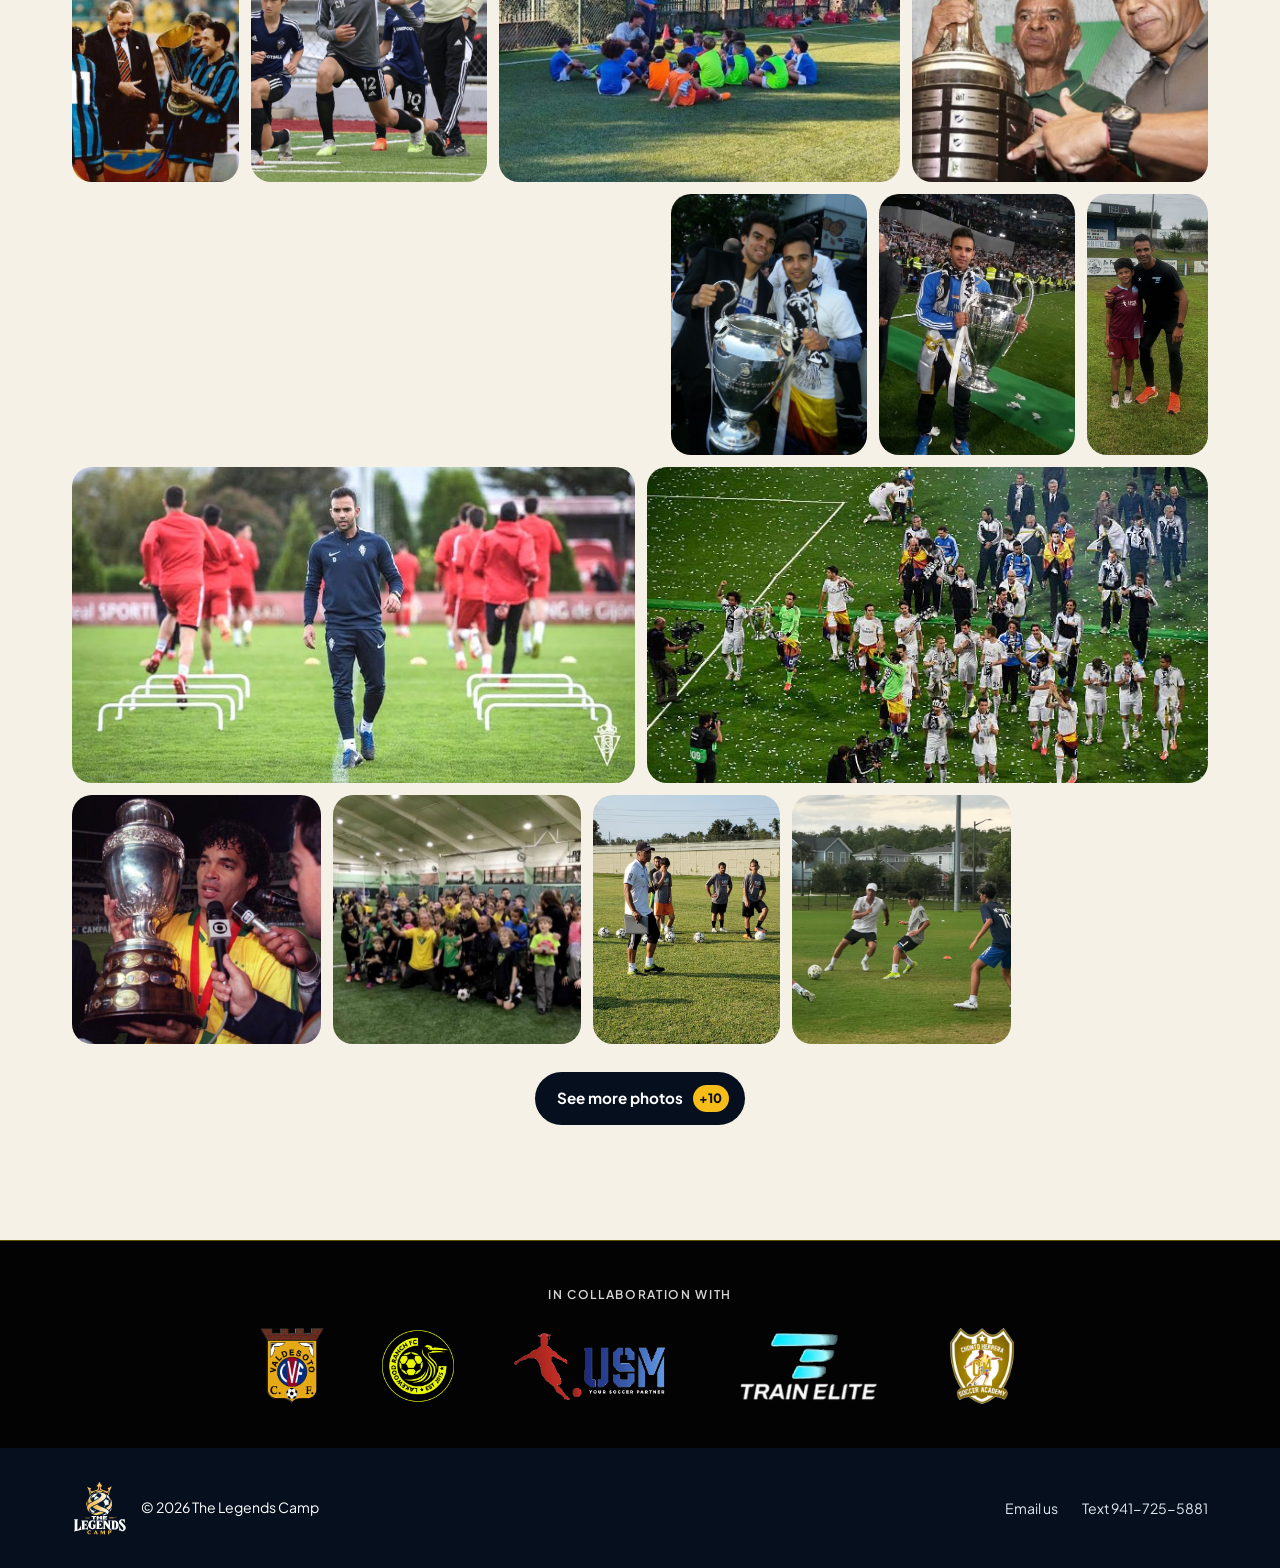
==== commit a0a649c9: "Comparison round: $495 everywhere, first-screen offer, field/goalkeeper programs, safer price loadin" ====
--- a/index.html
+++ b/index.html
@@ -4,12 +4,12 @@
 <meta charset="UTF-8">
 <meta name="viewport" content="width=device-width, initial-scale=1">
 <title>The Legends Camp — Youth Soccer Camp in Sarasota</title>
-<meta name="description" content="Train with five trophy-winning coaches in groups of just 16. The Legends Camp comes to Sarasota this Thanksgiving, November 21–25, 2026. Ages U8–U17.">
+<meta name="description" content="Five days of coaching with trophy-winning coaches: 16 field players or 8 goalkeepers per group. The Legends Camp comes to Sarasota this Thanksgiving, November 21–25, 2026. Ages U8–U17.">
 <meta name="theme-color" content="#08111f">
 
 <meta property="og:type" content="website">
 <meta property="og:title" content="The Legends Camp — Youth Soccer Camp, Sarasota">
-<meta property="og:description" content="Train with five trophy-winning coaches in groups of just 16. Thanksgiving 2026, Sarasota, FL. Ages U8–U17.">
+<meta property="og:description" content="Five days of coaching with trophy-winning coaches: 16 field players or 8 goalkeepers per group. Thanksgiving 2026, Sarasota, FL. Ages U8–U17.">
 <!-- Link previews (iMessage, WhatsApp, Facebook, etc.). These must be absolute URLs:
      change the preview address below to the final domain when the site moves. -->
 <meta property="og:image" content="https://thelegendscamp.com/images/share-david-ronaldo.jpg">
@@ -22,7 +22,7 @@
 <meta name="twitter:image" content="https://thelegendscamp.com/images/share-david-ronaldo.jpg">
 
 <link rel="icon" type="image/svg+xml" href="images/logo-dark.svg">
-<link rel="stylesheet" href="css/styles.css?v=20261110c">
+<link rel="stylesheet" href="css/styles.css?v=20261110rm">
 <link rel="preload" href="images/stadium-sarasota.webp" as="image" fetchpriority="high"></head>
 <body>
 <a class="skip-link" href="#main">Skip to content</a>
@@ -61,7 +61,7 @@
         <div class="hero__copy">
           <p class="chip chip--dark"><span class="chip__dot" aria-hidden="true"></span>Thanksgiving 2026 · Sarasota, Florida</p>
           <h1>Train with Legends <em>Right here in Sarasota</em></h1>
-          <p class="hero__lede">Five trophy-winning coaches. Just 16 players per group, 8-1 player-to-coach ratio! One unforgettable camp for girls and boys U8–U17.</p>
+          <p class="hero__lede">Five days of hands-on coaching for girls and boys U8–U17. Field players rotate through four trophy-winning coaches; goalkeepers train with Juan Calatayud.</p>
 
         </div>
 
@@ -82,9 +82,6 @@
           </div>
           <div class="hero__mid">
             <div class="hero__actions">
-              <a class="btn-split js-register-link" href="register.html">
-                <span class="btn-split__label">Sign up now</span>
-              </a>
               <a class="btn btn--line" href="#coaches">Meet the coaches</a>
             </div>
             <figure class="hero__spotlight">
@@ -109,23 +106,21 @@
           </div>
         </div>
 
-        <aside class="hero__panel" aria-label="Camp at a glance">
-          <div class="countdown" id="countdown">
-            <p class="countdown__title">Camp kicks off in</p>
-            <div class="countdown__row" aria-live="off">
-              <div class="countdown__unit"><span class="countdown__num" id="cd-days">—</span><span class="countdown__label">Days</span></div>
-              <div class="countdown__unit"><span class="countdown__num" id="cd-hours">—</span><span class="countdown__label">Hours</span></div>
-              <div class="countdown__unit"><span class="countdown__num" id="cd-mins">—</span><span class="countdown__label">Min</span></div>
-              <div class="countdown__unit"><span class="countdown__num" id="cd-secs">—</span><span class="countdown__label">Sec</span></div>
-            </div>
-          </div>
-          <dl class="glance">
-            <div><dt>Dates</dt><dd>Nov 21–22, 9am–12pm<span>Nov 23–24–25, 9am–4pm</span><span>(optional 7:30am–5:30pm)</span></dd></div>
-            <div><dt>Ages</dt><dd>U8–U17 • girls &amp; boys<span>RL Taylor Fields – Sarasota</span></dd></div>
-            <div><dt>Group size</dt><dd>Max 16 Field Players<span>Max 8 Goalkeepers</span></dd></div>
-            <div><dt>Price</dt><dd>$499 Launch<span>Camp Jersey included!</span></dd></div>
+        <aside class="hero__panel hero__panel--offer" aria-label="Camp at a glance">
+          <dl class="glance glance--offer">
+            <div><dt>Dates</dt><dd>November 21–25, 2026</dd></div>
+            <div><dt>Schedule</dt><dd>Sat–Sun: 9 AM–noon<span>Mon–Wed: 9 AM–4 PM</span></dd></div>
+            <div><dt>Venue</dt><dd>Robert L. Taylor Community Complex, Sarasota</dd></div>
+            <div><dt>Price</dt><dd>$495<span>Camp jersey included</span></dd></div>
           </dl>
-          <a class="hero__text-us" href="sms:+19417255881">Questions? Text us now</a>
+          <a class="btn-split btn-split--xl hero__register js-register-link" href="register.html">
+            <span class="btn-split__label">Register now</span>
+            <span class="btn-split__icon" aria-hidden="true">↗</span>
+          </a>
+          <a class="hero__text-us" href="sms:+19417255881">Questions before booking? Text us</a>
+          <div class="countdown countdown--compact" id="countdown">
+            <p class="countdown__line" aria-live="off">Camp starts in <span id="cd-days">—</span>d <span id="cd-hours">—</span>h <span id="cd-mins">—</span>m <span id="cd-secs">—</span>s</p>
+          </div>
         </aside>
       </div>
       <p class="hero__note">Historical match photo from Juan Calatayud’s playing career. Lionel Messi is not affiliated with and will not be attending The Legends Camp.</p>
@@ -209,6 +204,114 @@
     </div>
   </section>
 
+  <section class="programs section" id="programs" aria-labelledby="programsTitle">
+    <div class="wrap">
+      <div class="section-head reveal">
+        <div>
+          <p class="chip">Two programs</p>
+          <h2 id="programsTitle">Field players <em>or goalkeepers</em></h2>
+        </div>
+        <p class="section-head__aside">Every group trains with an assistant coach. Field players and goalkeepers train separately.</p>
+      </div>
+      <div class="program-grid">
+        <article class="program reveal">
+          <p class="program__label">Field players</p>
+          <h3>Rotate through four field coaches</h3>
+          <p>Groups rotate through Angelo Orlando, Chonto Herrera, David Chorro and Marcelo Gonçalves, so players learn from each coach in turn.</p>
+          <ul class="program__facts">
+            <li>Max 16 players per group</li>
+            <li>An assistant coach with every group</li>
+            <li>Girls &amp; boys U8–U17</li>
+          </ul>
+          <a class="btn btn--gold program__cta" href="register.html?player=field">Register a field player <span class="btn__arrow" aria-hidden="true">↗</span></a>
+        </article>
+        <article class="program program--gk reveal">
+          <p class="program__label">Goalkeepers</p>
+          <h3>Dedicated training with Juan Calatayud</h3>
+          <p>Goalkeepers train in their own group with goalkeeper coach Juan Calatayud.</p>
+          <ul class="program__facts">
+            <li>Max 8 goalkeepers per group</li>
+            <li>An assistant coach with the group</li>
+            <li>Girls &amp; boys U8–U17</li>
+          </ul>
+          <a class="btn btn--gold program__cta" href="register.html?player=goalkeeper">Register a goalkeeper <span class="btn__arrow" aria-hidden="true">↗</span></a>
+        </article>
+      </div>
+    </div>
+  </section>
+
+  <section class="coaches section" id="coaches">
+    <div class="wrap">
+      <div class="section-head reveal">
+        <div>
+          <p class="chip chip--dark">The coaches</p>
+          <h2>Meet the five <em>trophy-winning</em> coaches</h2>
+        </div>
+        <p class="section-head__aside">Field players rotate through the four field coaches; goalkeepers train with Juan Calatayud.</p>
+      </div>
+
+      <ul class="coach-grid">
+        <li class="coach-card reveal">
+          <div class="coach-card__media">
+            <picture>
+              
+              <img src="images/coach-orlando.webp" alt="Angelo Orlando poster: UEFA Cup winner, Inter, 1994" width="720" height="900" loading="lazy">
+            </picture>
+          </div>
+          <h3 class="coach-card__name">Angelo Orlando</h3>
+          <p class="coach-card__cred">UEFA Cup winner · Inter, 1994</p>
+          <p class="coach-card__focus" data-proposed hidden>Scanning before receiving and using the first touch to escape pressure.</p>
+        </li>
+        <li class="coach-card reveal">
+          <div class="coach-card__media">
+            <picture>
+              
+              <img src="images/coach-herrera.webp" alt="Chonto Herrera poster: Copa Libertadores winner, Atlético Nacional, 1989" width="720" height="900" loading="lazy">
+            </picture>
+          </div>
+          <h3 class="coach-card__name">Chonto Herrera</h3>
+          <p class="coach-card__cred">Copa Libertadores winner · Atlético Nacional, 1989</p>
+          <p class="coach-card__cred"><span lang="es">Selección de Colombia</span> · World Cups 1990 &amp; 1994</p>
+          <p class="coach-card__focus" data-proposed hidden>One-on-one defending, overlapping opportunities and recovery positioning.</p>
+        </li>
+        <li class="coach-card reveal">
+          <div class="coach-card__media">
+            <picture>
+              
+              <img src="images/coach-chorro.webp" alt="David Chorro poster: UEFA Champions League, Real Madrid trainer, 2014" width="720" height="900" loading="lazy">
+            </picture>
+          </div>
+          <h3 class="coach-card__name">David Chorro</h3>
+          <p class="coach-card__cred">UEFA Champions League &amp; Copa del Rey winner · Real Madrid training staff, 2014</p>
+          <p class="coach-card__focus" data-proposed hidden>Acceleration, balance and match-day warm-ups.</p>
+        </li>
+        <li class="coach-card reveal">
+          <div class="coach-card__media">
+            <picture>
+              
+              <img src="images/coach-goncalves.webp" alt="Marcelo Gonçalves poster: Copa América winner, Brazil, 1997" width="720" height="900" loading="lazy">
+            </picture>
+          </div>
+          <h3 class="coach-card__name">Marcelo Gonçalves</h3>
+          <p class="coach-card__cred">Copa América &amp; Confederations Cup winner · Brazil, 1997</p>
+          <p class="coach-card__cred"><span lang="pt">Seleção Brasileira</span> · World Cup 1998 Finals</p>
+          <p class="coach-card__focus" data-proposed hidden>Anticipating passes and deciding when to step forward or drop back.</p>
+        </li>
+        <li class="coach-card coach-card--gk reveal">
+          <div class="coach-card__media">
+            <picture>
+              
+              <img src="images/coach-calatayud.webp" alt="Juan Calatayud poster: goalkeeper coach, Hungarian league champion with Videoton, 2015" width="720" height="900" loading="lazy">
+            </picture>
+          </div>
+          <h3 class="coach-card__name">Juan Calatayud – Goalkeeper</h3>
+          <p class="coach-specialty">Clean sheet · Hercules CF vs Messi’s FC Barcelona, 2010</p><p class="coach-card__cred">Hungarian league champion · Videoton, 2015</p>
+          <p class="coach-card__focus" data-proposed hidden>Goalkeeper positioning, one-on-one decisions and distribution.</p>
+        </li>
+      </ul>
+    </div>
+  </section>
+
   <section class="about section" id="about">
     <div class="wrap about__grid">
       <div class="about__intro reveal">
@@ -220,7 +323,6 @@
         <img class="about__crest" src="images/logo-light.svg" alt="The Legends Camp" width="200" height="201" loading="lazy">
         <p>Give your player the chance to train directly with coaches who have won some of soccer’s greatest trophies. With a maximum of <strong>16 field players and 8 goalkeepers per group</strong>, there is room for personal attention, meaningful feedback and plenty of time on the ball.</p>
         </div>
-        <p>Field players rotate between <strong>David Chorro, Angelo Orlando, Chonto Herrera and Marcelo Gonçalves</strong>, learning from all four coaches and their different experiences, styles and approaches. Goalkeepers receive specialized coaching with <strong>Juan Calatayud</strong>.</p>
         <p>Across <strong>five days of training</strong>, players work on their technique, decision-making, creativity and teamwork, then put those skills into action. Training takes place on turf, with one special training day on beautiful <strong>Siesta Beach</strong> bringing fresh challenges and a memorable shared experience.</p>
 
         <ul class="stats" aria-label="The camp in numbers">
@@ -234,73 +336,6 @@
     </div>
   </section>
 
-  <section class="coaches section" id="coaches">
-    <div class="wrap">
-      <div class="section-head reveal">
-        <div>
-          <p class="chip chip--dark">The coaches</p>
-          <h2>Train with five <em>trophy-winning</em> coaches</h2>
-        </div>
-        <p class="section-head__aside">Learn directly from four field coaches through group rotations, with specialist training for goalkeepers led by Juan Calatayud.</p>
-      </div>
-
-      <ul class="coach-grid">
-        <li class="coach-card reveal">
-          <div class="coach-card__media">
-            <picture>
-              
-              <img src="images/coach-orlando.webp" alt="Angelo Orlando poster: UEFA Cup winner, Inter, 1994" width="720" height="900" loading="lazy">
-            </picture>
-          </div>
-          <h3 class="coach-card__name">Angelo Orlando</h3>
-          <p class="coach-card__cred">UEFA Cup winner · Inter, 1994</p>
-        </li>
-        <li class="coach-card reveal">
-          <div class="coach-card__media">
-            <picture>
-              
-              <img src="images/coach-herrera.webp" alt="Chonto Herrera poster: Copa Libertadores winner, Atlético Nacional, 1989" width="720" height="900" loading="lazy">
-            </picture>
-          </div>
-          <h3 class="coach-card__name">Chonto Herrera</h3>
-          <p class="coach-card__cred">Copa Libertadores winner · Atlético Nacional, 1989</p>
-          <p class="coach-card__cred"><span lang="es">Selección de Colombia</span> · World Cups 1990 &amp; 1994</p>
-        </li>
-        <li class="coach-card reveal">
-          <div class="coach-card__media">
-            <picture>
-              
-              <img src="images/coach-chorro.webp" alt="David Chorro poster: UEFA Champions League, Real Madrid trainer, 2014" width="720" height="900" loading="lazy">
-            </picture>
-          </div>
-          <h3 class="coach-card__name">David Chorro</h3>
-          <p class="coach-card__cred">UEFA Champions League &amp; Copa del Rey winner · Real Madrid training staff, 2014</p>
-        </li>
-        <li class="coach-card reveal">
-          <div class="coach-card__media">
-            <picture>
-              
-              <img src="images/coach-goncalves.webp" alt="Marcelo Gonçalves poster: Copa América winner, Brazil, 1997" width="720" height="900" loading="lazy">
-            </picture>
-          </div>
-          <h3 class="coach-card__name">Marcelo Gonçalves</h3>
-          <p class="coach-card__cred">Copa América &amp; Confederations Cup winner · Brazil, 1997</p>
-          <p class="coach-card__cred"><span lang="pt">Seleção Brasileira</span> · World Cup 1998 Finals</p>
-        </li>
-        <li class="coach-card coach-card--gk reveal">
-          <div class="coach-card__media">
-            <picture>
-              
-              <img src="images/coach-calatayud.webp" alt="Juan Calatayud poster: goalkeeper coach, Hungarian league champion with Videoton, 2015" width="720" height="900" loading="lazy">
-            </picture>
-          </div>
-          <h3 class="coach-card__name">Juan Calatayud – Goalkeeper</h3>
-          <p class="coach-specialty">Clean sheet · Hercules CF vs Messi’s FC Barcelona, 2010</p><p class="coach-card__cred">Hungarian league champion · Videoton, 2015</p>
-        </li>
-      </ul>
-    </div>
-  </section>
-
   <section class="features section">
     <div class="wrap">
       <div class="section-head reveal">
@@ -313,7 +348,7 @@
       <ol class="feature-grid">
         <li class="feature reveal"><h3>International coaching</h3><p>Train directly with experienced coaches who have won some of soccer’s greatest trophies.</p></li>
         <li class="feature reveal"><h3>Ages U8–U17</h3><p>Birth years 2010–2018. Open to girls and boys.</p></li>
-        <li class="feature reveal"><h3>Small training groups</h3><p>Just 16 players per group for personalized attention and meaningful feedback. Four legendary coaches, each with an assistant coach, for a player-to-coach ratio of 8-1.</p></li>
+        <li class="feature reveal"><h3>Small training groups</h3><p>Max 16 field players or 8 goalkeepers per group, each group with an assistant coach, for personal attention and meaningful feedback.</p></li>
         <li class="feature reveal"><h3>Four legendary field coaches</h3><p>Rotate between David Chorro, Angelo Orlando, Chonto Herrera and Marcelo Gonçalves to experience different coaching styles and approaches.</p></li>
         <li class="feature reveal"><h3>Specialized goalkeeper training</h3><p>Dedicated coaching with Juan Calatayud and an assistant coach, for a player-to-coach ratio of 4-1.</p></li>
         <li class="feature reveal"><h3>Skill development</h3><p>Improve technique, decision-making, creativity and teamwork.</p></li>
@@ -321,6 +356,104 @@
         <li class="feature reveal"><h3>Unique training locations</h3><p>Train on turf, plus one special session on beautiful Siesta Beach.</p></li>
         <li class="feature reveal"><h3>Confidence &amp; camaraderie</h3><p>Increase confidence, compete, and build new relationships.</p></li>
       </ol>
+    </div>
+  </section>
+
+  <section class="register section" id="register">
+    <div class="wrap">
+      <div class="register-card reveal">
+        <div class="register-card__banner" style="background-image:url('images/stadium-sarasota.webp')" aria-hidden="true"></div>
+        <div class="register-card__body">
+          <div class="register-card__main">
+            <p class="chip chip--dark"><span class="chip__dot" aria-hidden="true"></span>November 21–25, 2026<span class="chip__place"> · Sarasota, FL</span></p>
+            <h2>Give your player <em>this experience</em></h2>
+            <p class="price"><span class="price__amount">$495</span><span class="price__note">per player</span></p>
+            <p class="price-then">Camp jersey included!</p>
+            <p class="register-card__note">Max 16 field players or 8 goalkeepers per group. Five training days, including one beach day.</p>
+            <a class="btn-split btn-split--xl js-register-link" href="register.html" id="registerBtn">
+              <span class="btn-split__label">Sign up now</span>
+              <span class="btn-split__icon" aria-hidden="true">↗</span>
+            </a>
+            <a class="register-card__text" href="sms:+19417255881">Questions before booking? Text us</a>
+          </div>
+          <dl class="register-card__details">
+            <div><dt>Dates</dt><dd>Sat Nov 21 – Wed Nov 25</dd></div>
+            <div><dt>Sessions</dt><dd>Sat–Sun 9:00am–12:00pm<br>Mon–Tue–Wed 9:00am–4:00pm, with lunch break 12:00–1:00pm</dd></div>
+            <div><dt>Extended care</dt><dd>Optional, $100 per player: Mon–Tue–Wed, drop-off from 7:30am and pick-up until 5:30pm</dd></div>
+            <div><dt>Lunch</dt><dd>Due to allergy and dietary concerns, pack your own lunch. Beverages and hydration are provided throughout the camp.</dd></div>
+            <div><dt>Venue</dt><dd>Robert L. Taylor Community Complex<br>1845 34th St, Sarasota, FL 34234</dd></div>
+            <div><dt>Who</dt><dd>Girls &amp; boys U8–U17</dd></div>
+          </dl>
+        </div>
+      </div>
+    </div>
+  </section>
+
+  <section class="faq section" id="faq">
+    <div class="wrap faq__grid">
+      <div class="faq__intro reveal">
+        <p class="chip">Details</p>
+        <h2>Good to <em>know</em></h2>
+        <p class="faq__contact">Still have a question? <a href="mailto:jeffrey@thelegendscamp.com">Email us</a> or text <a href="sms:+19417255881">941-725-5881</a>.</p>
+      </div>
+      <div class="faq-list reveal">
+        <details class="faq-item" open>
+          <summary>Who is this for?</summary>
+          <p>Girls and boys, ages U8–U17 (born 2010–2018).</p>
+        </details>
+        <details class="faq-item">
+          <summary>When is the camp?</summary>
+          <p>November 21–25, 2026: five training days from Saturday to Wednesday.</p>
+        </details>
+        <details class="faq-item">
+          <summary>Where does training take place?</summary>
+          <p>Robert L. Taylor Community Complex, 1845 34th St, Sarasota, FL 34234. Training is on turf, with one special session on Siesta Beach.</p>
+        </details>
+        <details class="faq-item">
+          <summary>What time are sessions?</summary>
+          <p>Sat–Sun 9:00am–12:00pm. Mon–Tue–Wed 9:00am–4:00pm, with a lunch break 12:00–1:00pm.</p>
+        </details>
+        <details class="faq-item">
+          <summary>What is for lunch?</summary>
+          <p>Due to allergy and dietary concerns, players should pack their own lunch. No food will be provided by the camp. Beverages and hydration will be provided throughout the camp.</p>
+        </details>
+        <details class="faq-item">
+          <summary>What does it cost?</summary>
+          <p>$495 per player, camp jersey included. Optional extended care is $100 per player.</p>
+        </details>
+        <details class="faq-item">
+          <summary>How big are the groups?</summary>
+          <p>Field players: a maximum of 16 per group, with an assistant coach; groups rotate through the four field coaches. Goalkeepers: a maximum of 8 per group, with an assistant coach, training with Juan Calatayud.</p>
+        </details>
+        <details class="faq-item">
+          <summary>How are players grouped?</summary>
+          <p>By age, using the birthdate and current team age group you give at registration. Field players and goalkeepers train in separate groups.</p>
+        </details>
+        <details class="faq-item">
+          <summary>What is extended care?</summary>
+          <p>An optional $100 per player for Mon–Tue–Wed (Nov 23–25): drop-off from 7:30am and pick-up until 5:30pm, around the 9am–4pm sessions. Choose it when you register.</p>
+        </details>
+        <details class="faq-item">
+          <summary>Is there a beach day?</summary>
+          <p>Yes, one training day is on Siesta Beach. Text us at <a href="sms:+19417255881">941-725-5881</a> for the day, meeting point and transport arrangements.</p>
+        </details>
+        <details class="faq-item">
+          <summary>Who runs the camp?</summary>
+          <p>The Legends Camp is presented in collaboration with Valdesoto C.F., Lakewood Ranch FC, USM, Train Elite and CH4 Soccer Academy. Questions go directly to Jeffrey Apple: <a href="mailto:jeffrey@thelegendscamp.com">jeffrey@thelegendscamp.com</a> or text <a href="sms:+19417255881">941-725-5881</a>.</p>
+        </details>
+        <details class="faq-item" data-proposed hidden>
+          <summary>What if I need to cancel?</summary>
+          <p>[Needs Jeff’s cancellation and refund terms.]</p>
+        </details>
+        <details class="faq-item" data-proposed hidden>
+          <summary>What happens if it rains?</summary>
+          <p>[Needs Jeff’s weather plan.]</p>
+        </details>
+        <details class="faq-item" data-proposed hidden>
+          <summary>What if a player gets hurt?</summary>
+          <p>[Needs Jeff’s injury and first-aid procedure.]</p>
+        </details>
+      </div>
     </div>
   </section>
 
@@ -371,75 +504,6 @@
     </div>
   </section>
 
-  <section class="register section" id="register">
-    <div class="wrap">
-      <div class="register-card reveal">
-        <div class="register-card__banner" style="background-image:url('images/stadium-sarasota.webp')" aria-hidden="true"></div>
-        <div class="register-card__body">
-          <div class="register-card__main">
-            <p class="chip chip--dark"><span class="chip__dot" aria-hidden="true"></span>November 21–25, 2026<span class="chip__place"> · Sarasota, FL</span></p>
-            <h2>Give your player <em>this experience</em></h2>
-            <p class="price"><span class="price__amount">$499</span><span class="price__note">launch price, per player</span></p>
-            <p class="price-then">Camp jersey included!</p>
-            <p class="register-card__note">Groups capped at 16 players. Five training days, including one beach day.</p>
-            <a class="btn-split btn-split--xl js-register-link" href="register.html" id="registerBtn">
-              <span class="btn-split__label">Sign up now</span>
-              <span class="btn-split__icon" aria-hidden="true">↗</span>
-            </a>
-          </div>
-          <dl class="register-card__details">
-            <div><dt>Dates</dt><dd>Sat Nov 21 – Wed Nov 25</dd></div>
-            <div><dt>Sessions</dt><dd>Sat–Sun 9:00am–12:00pm<br>Mon–Tue–Wed 9:00am–4:00pm, with lunch break 12:00–1:00pm</dd></div>
-            <div><dt>Extended care</dt><dd>Optional, $100: drop-off from 7:30am, pick-up until 5:30pm on Mon–Tue–Wed</dd></div>
-            <div><dt>Lunch</dt><dd>Due to allergy and dietary concerns, pack your own lunch. Beverages and hydration are provided throughout the camp.</dd></div>
-            <div><dt>Venue</dt><dd>Robert L. Taylor Community Complex<br>1845 34th St, Sarasota, FL 34234</dd></div>
-            <div><dt>Who</dt><dd>Girls &amp; boys U8–U17</dd></div>
-          </dl>
-        </div>
-      </div>
-    </div>
-  </section>
-
-  <section class="faq section" id="faq">
-    <div class="wrap faq__grid">
-      <div class="faq__intro reveal">
-        <p class="chip">Details</p>
-        <h2>Good to <em>know</em></h2>
-        <p class="faq__contact">Still have a question? <a href="mailto:jeffrey@thelegendscamp.com">Email us</a> or text <a href="sms:+19417255881">941-725-5881</a>.</p>
-      </div>
-      <div class="faq-list reveal">
-        <details class="faq-item" open>
-          <summary>Who is this for?</summary>
-          <p>Girls and boys, ages U8–U17 (born 2010–2018).</p>
-        </details>
-        <details class="faq-item">
-          <summary>When is the camp?</summary>
-          <p>November 21–25, 2026: five training days from Saturday to Wednesday.</p>
-        </details>
-        <details class="faq-item">
-          <summary>Where does training take place?</summary>
-          <p>Robert L. Taylor Community Complex, 1845 34th St, Sarasota, FL 34234. Training is on turf, with one special session on Siesta Beach.</p>
-        </details>
-        <details class="faq-item">
-          <summary>What time are sessions?</summary>
-          <p>Sat–Sun 9:00am–12:00pm. Mon–Tue–Wed 9:00am–4:00pm, with a lunch break 12:00–1:00pm. Optional extended care: drop-off from 7:30am, pick-up until 5:30pm on Mon–Tue–Wed.</p>
-        </details>
-        <details class="faq-item">
-          <summary>What is for lunch?</summary>
-          <p>Due to allergy and dietary concerns, players should pack their own lunch. No food will be provided by the camp. Beverages and hydration will be provided throughout the camp.</p>
-        </details>
-        <details class="faq-item">
-          <summary>What does it cost?</summary>
-          <p>$499 per player (launch price), camp jersey included. Optional extended care is $100.</p>
-        </details>
-        <details class="faq-item">
-          <summary>How big are the groups?</summary>
-          <p>A maximum of 16 players per training group. Field players rotate through all four field coaches; goalkeepers (a maximum of 8 players) train with Juan Calatayud.</p>
-        </details>
-      </div>
-    </div>
-  </section>
-
 </main>
 
 <section class="sponsors" aria-labelledby="sponsorsTitle">
@@ -466,11 +530,11 @@
 </footer>
 
 <div class="sticky-cta" id="stickyCta" aria-hidden="true">
-  <div class="sticky-cta__text"><strong>$499 launch price</strong><span>Nov 21–25 · 16 per group</span></div>
+  <div class="sticky-cta__text"><strong>$495 · jersey included</strong><span>Nov 21–25 · Sarasota</span></div>
   <a class="btn btn--gold js-register-link" href="register.html" tabindex="-1">Register <span class="btn__arrow" aria-hidden="true">↗</span></a>
 </div>
 
 <script src="js/gallery.js?v=20261110c"></script>
-<script src="js/main.js?v=20261110"></script>
+<script src="js/main.js?v=20261110rm"></script>
 </body>
 </html>
--- a/css/styles.css
+++ b/css/styles.css
@@ -733,3 +733,66 @@
   border-radius: 999px; background: var(--gold); color: var(--navy-950); font-size: .8rem; font-weight: 800;
 }
 .gallery-toggle[aria-expanded="true"] .gallery-toggle__count { display: none; }
+
+
+/* ---- 2026-11-10: Real Madrid comparison round ---- */
+/* First screen: the offer panel (dates, schedule, venue, price, register) comes before the coach photos on phones. */
+.hero__panel--offer .glance--offer { grid-template-columns: 1fr 1fr; }
+.hero__panel--offer .glance--offer > div:nth-child(-n+2) { grid-column: auto; }
+.hero__panel--offer .glance--offer > div:nth-child(3) { grid-column: 1 / -1; }
+.hero__panel--offer .glance dd { font-size: .95rem; }
+.hero__register { display: flex; margin-top: .75rem; }
+.hero__register .btn-split__label { flex: 1; justify-content: center; }
+.hero__panel--offer .hero__text-us { margin-top: .5rem; }
+.countdown--compact { margin: .6rem 0 0; padding: 0; border: 0; }
+.countdown__line { display: table; margin: 0; padding: .3rem .6rem; border-radius: var(--radius-sm); background: rgba(5,15,30,.86); color: #c3ccda; font-size: .78rem; font-weight: 600; font-variant-numeric: tabular-nums; }
+.countdown__line span { color: #fff; }
+@media (max-width: 979px) {
+  .hero--v2 .hero__panel { order: 2; }
+  .hero--v2 .hero__coach-banner { order: 3; }
+}
+@media (max-width: 639px) {
+  .hero--v2 .hero__copy .chip { display: none; }
+  .hero--v2 .hero__lede { font-size: .98rem; margin-top: .8rem; }
+  .hero--v2 .hero__inner, .hero--v2 { padding-top: 20px; }
+}
+
+/* Programs: field players and goalkeepers */
+.programs { background: var(--paper); }
+.program-grid { display: grid; gap: 1rem; }
+.program { display: flex; flex-direction: column; gap: .7rem; padding: 1.6rem 1.5rem; border-radius: var(--radius); background: var(--white); border: 1px solid var(--line); }
+.program--gk { background: var(--navy-950); border-color: var(--navy-950); color: #fff; }
+.program__label { margin: 0; font-size: .78rem; font-weight: 700; letter-spacing: .1em; text-transform: uppercase; color: var(--gold-deep); }
+.program--gk .program__label { color: var(--gold); }
+.program h3 { font-size: 1.35rem; }
+.program p { margin: 0; color: var(--muted); }
+.program--gk p:not(.program__label) { color: #dfe5ee; }
+.program__facts { margin: .2rem 0 .4rem; padding-left: 1.1rem; display: grid; gap: .3rem; font-weight: 600; }
+.program__cta { align-self: flex-start; margin-top: auto; }
+@media (min-width: 760px) { .program-grid { grid-template-columns: 1fr 1fr; } }
+
+/* Coach teaching points (proposed, hidden until approved) and review mode */
+.coach-card__focus { margin: .45rem 0 0; font-size: .85rem; line-height: 1.45; color: #e3e8ef; }
+.is-review [data-proposed] { outline: 2px dashed #f6bc17; outline-offset: 3px; }
+.is-review [data-proposed]::before { content: "Proposed – needs Jeff’s approval"; display: block; font-size: .7rem; font-weight: 800; letter-spacing: .06em; text-transform: uppercase; color: #f6bc17; margin-bottom: .2rem; }
+
+/* Register card: text link under the button */
+.register-card__text { display: inline-block; margin-top: .9rem; color: var(--gold); font-weight: 700; text-decoration-color: rgba(246,188,23,.5); text-underline-offset: 3px; }
+/* Phones: the whole offer, including Register, fits on the first screen. */
+@media (max-width: 639px) {
+  .hero--v2 .hero__grid { row-gap: .9rem; }
+  .hero--v2 h1 { font-size: clamp(1.75rem, 7.6vw, 2.15rem); line-height: 1.04; }
+  .hero--v2 .hero__lede { font-size: .9rem; line-height: 1.45; margin: .55rem 0 0; }
+  .hero__panel--offer { padding: 0; }
+  .hero__panel--offer .glance--offer { display: grid; grid-template-columns: 1fr; gap: 0; padding: .2rem .8rem; border-radius: var(--radius-sm); background: rgba(5,15,30,.9); }
+  .hero__panel--offer .glance--offer > div,
+  .hero__panel--offer .glance--offer > div:nth-child(3) { grid-column: auto; display: grid; grid-template-columns: 4.6rem 1fr; align-items: baseline; gap: .5rem; padding: .42rem 0; background: none; border-radius: 0; border-bottom: 1px solid rgba(255,255,255,.1); }
+  .hero__panel--offer .glance--offer > div:last-child { border-bottom: 0; }
+  .hero__panel--offer .glance dt { font-size: .64rem; }
+  .hero__panel--offer .glance dd { margin: 0; font-size: .86rem; line-height: 1.3; }
+  .hero__panel--offer .glance dd span { margin-top: .05rem; font-size: .8rem; }
+  .hero__register { margin-top: .6rem; }
+  .hero__register .btn-split__label, .hero__register .btn-split__icon { height: 50px; }
+  .hero__register .btn-split__icon { width: 50px; }
+  .hero__panel--offer .hero__text-us { min-height: 40px; margin-top: .4rem; padding: .35rem .8rem; font-size: .88rem; }
+}
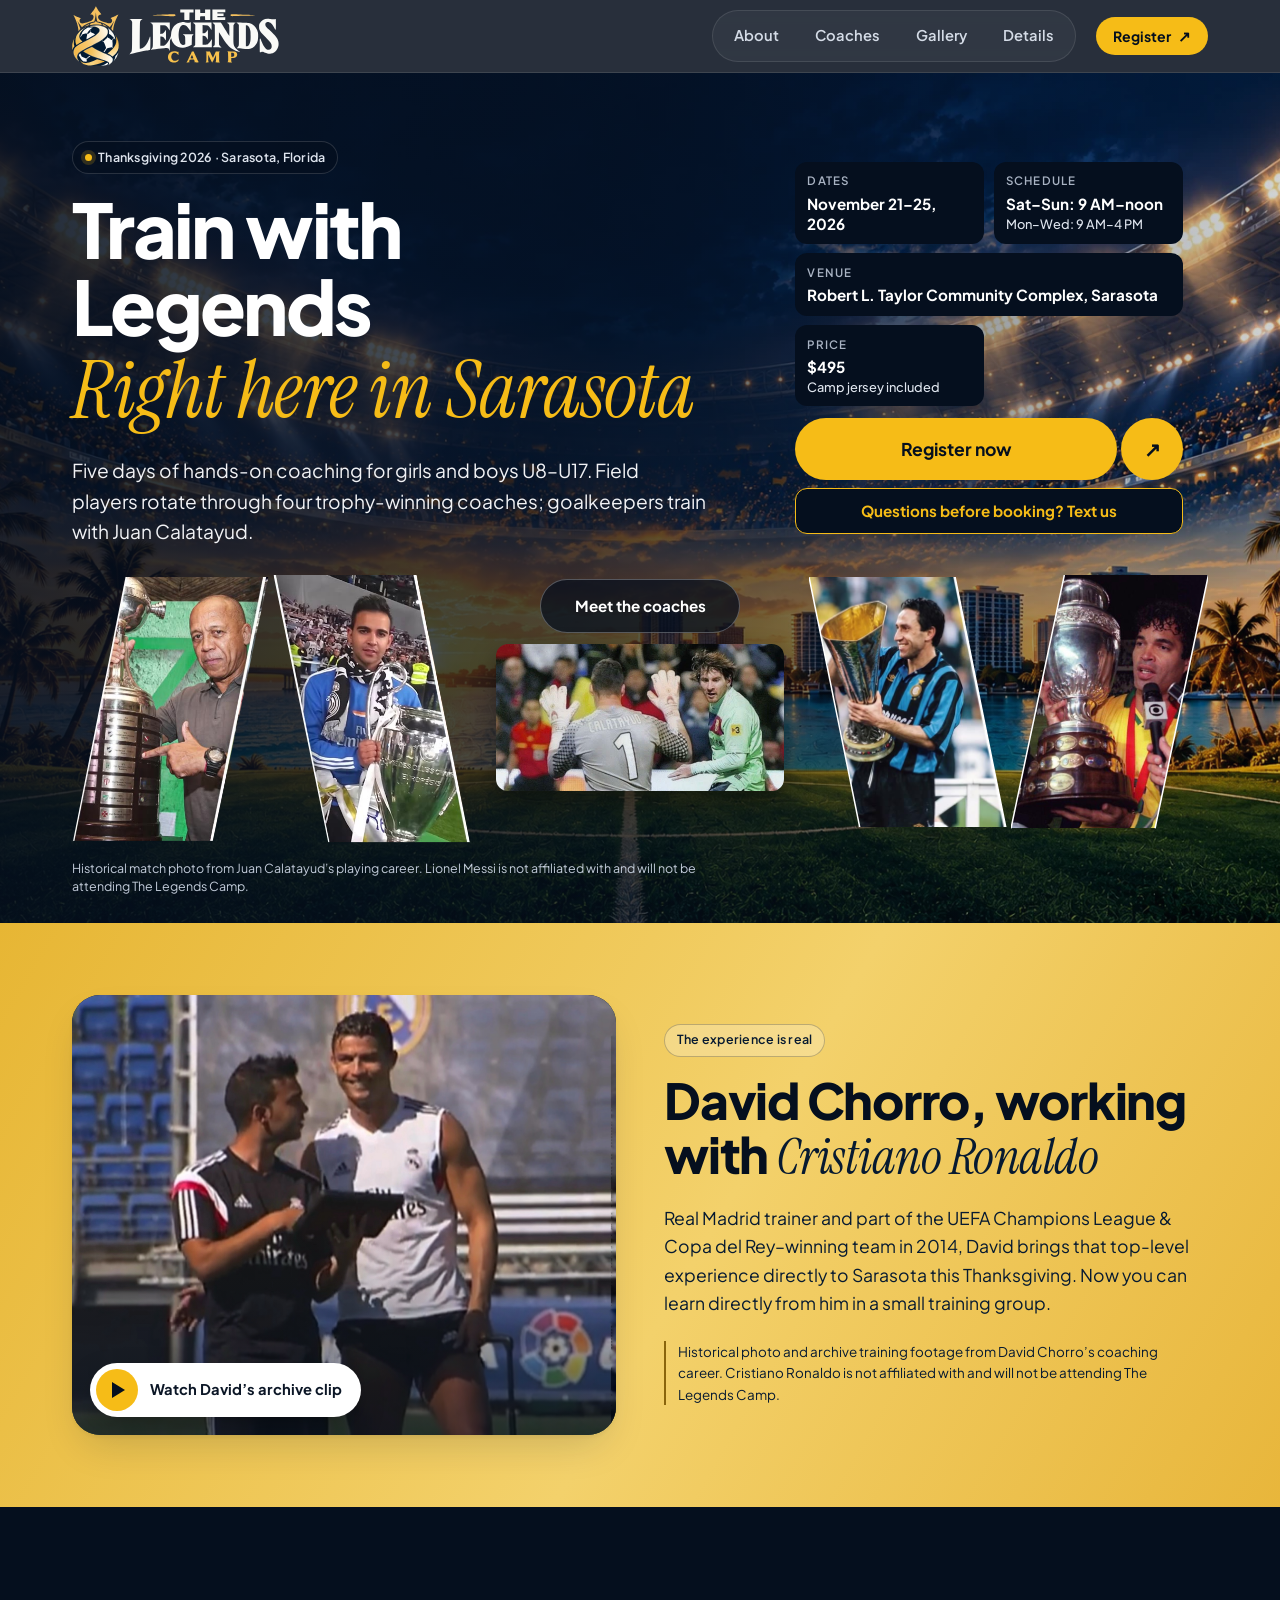
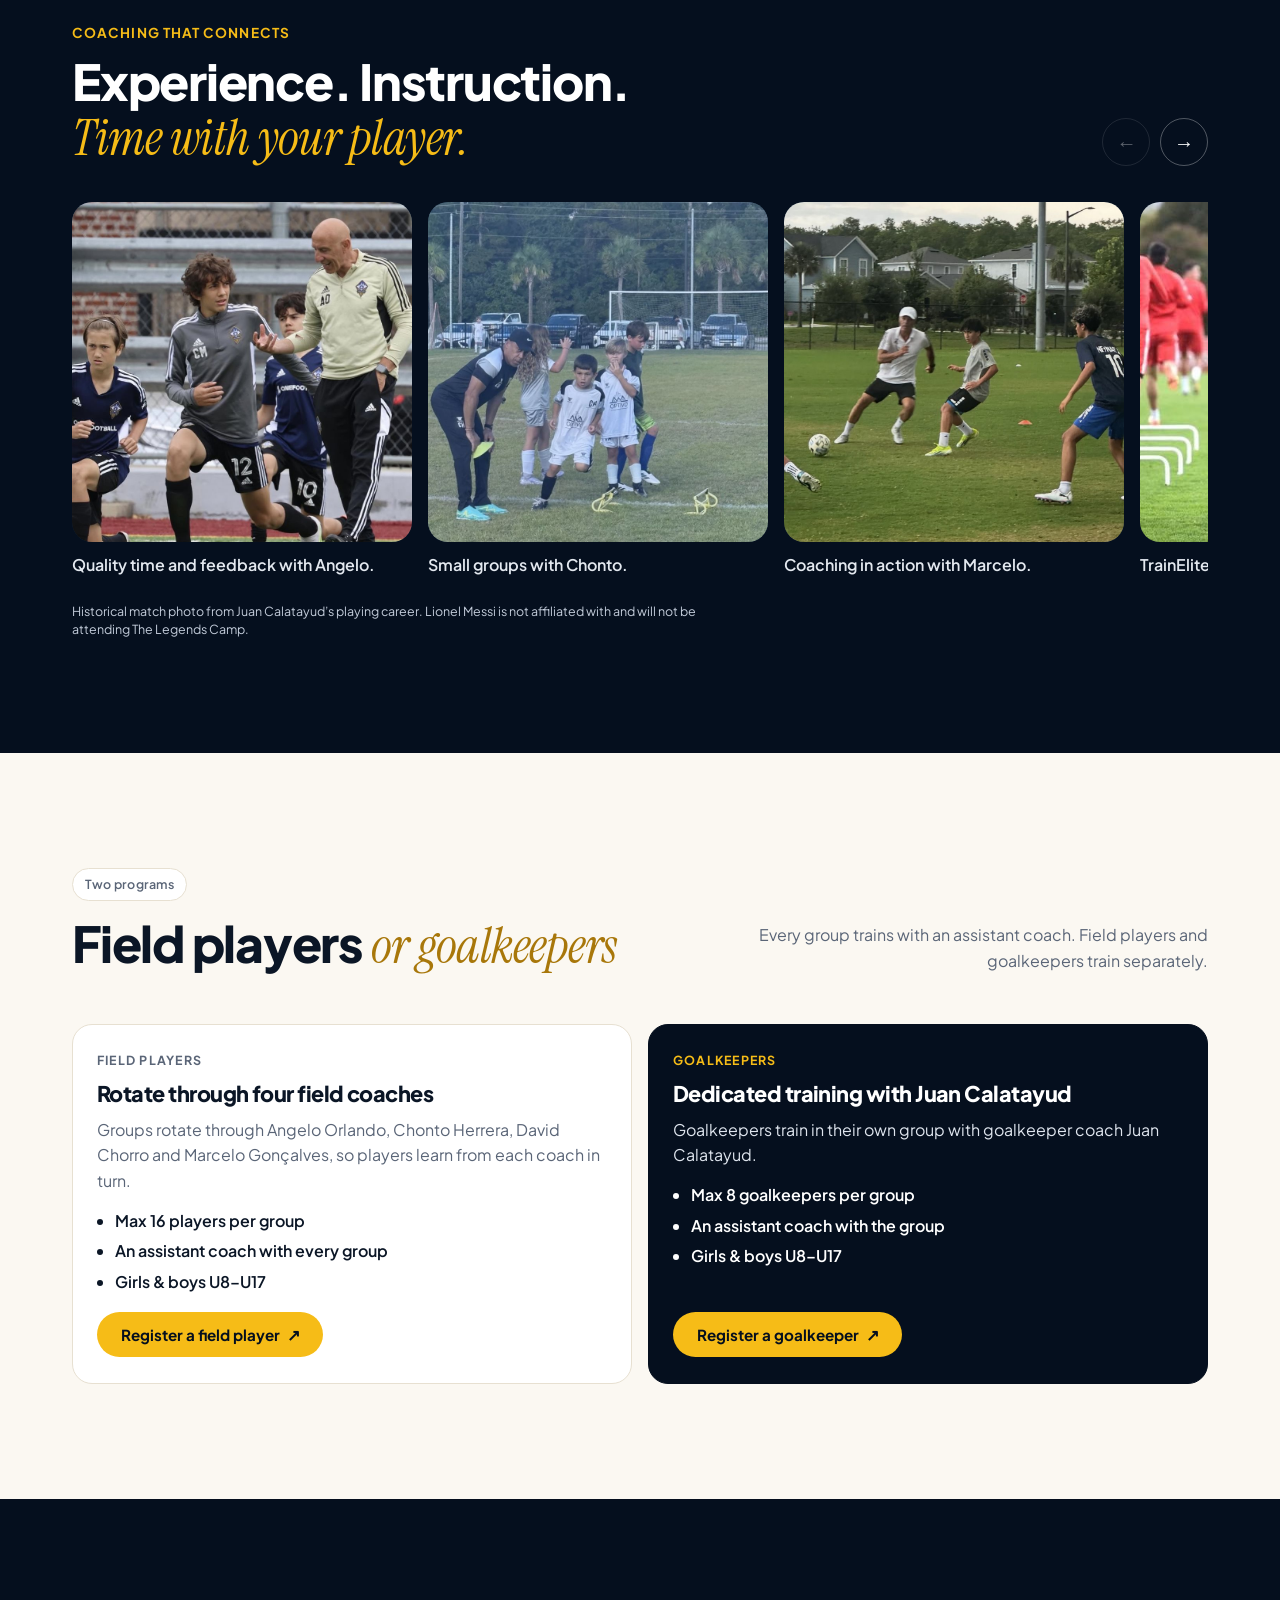
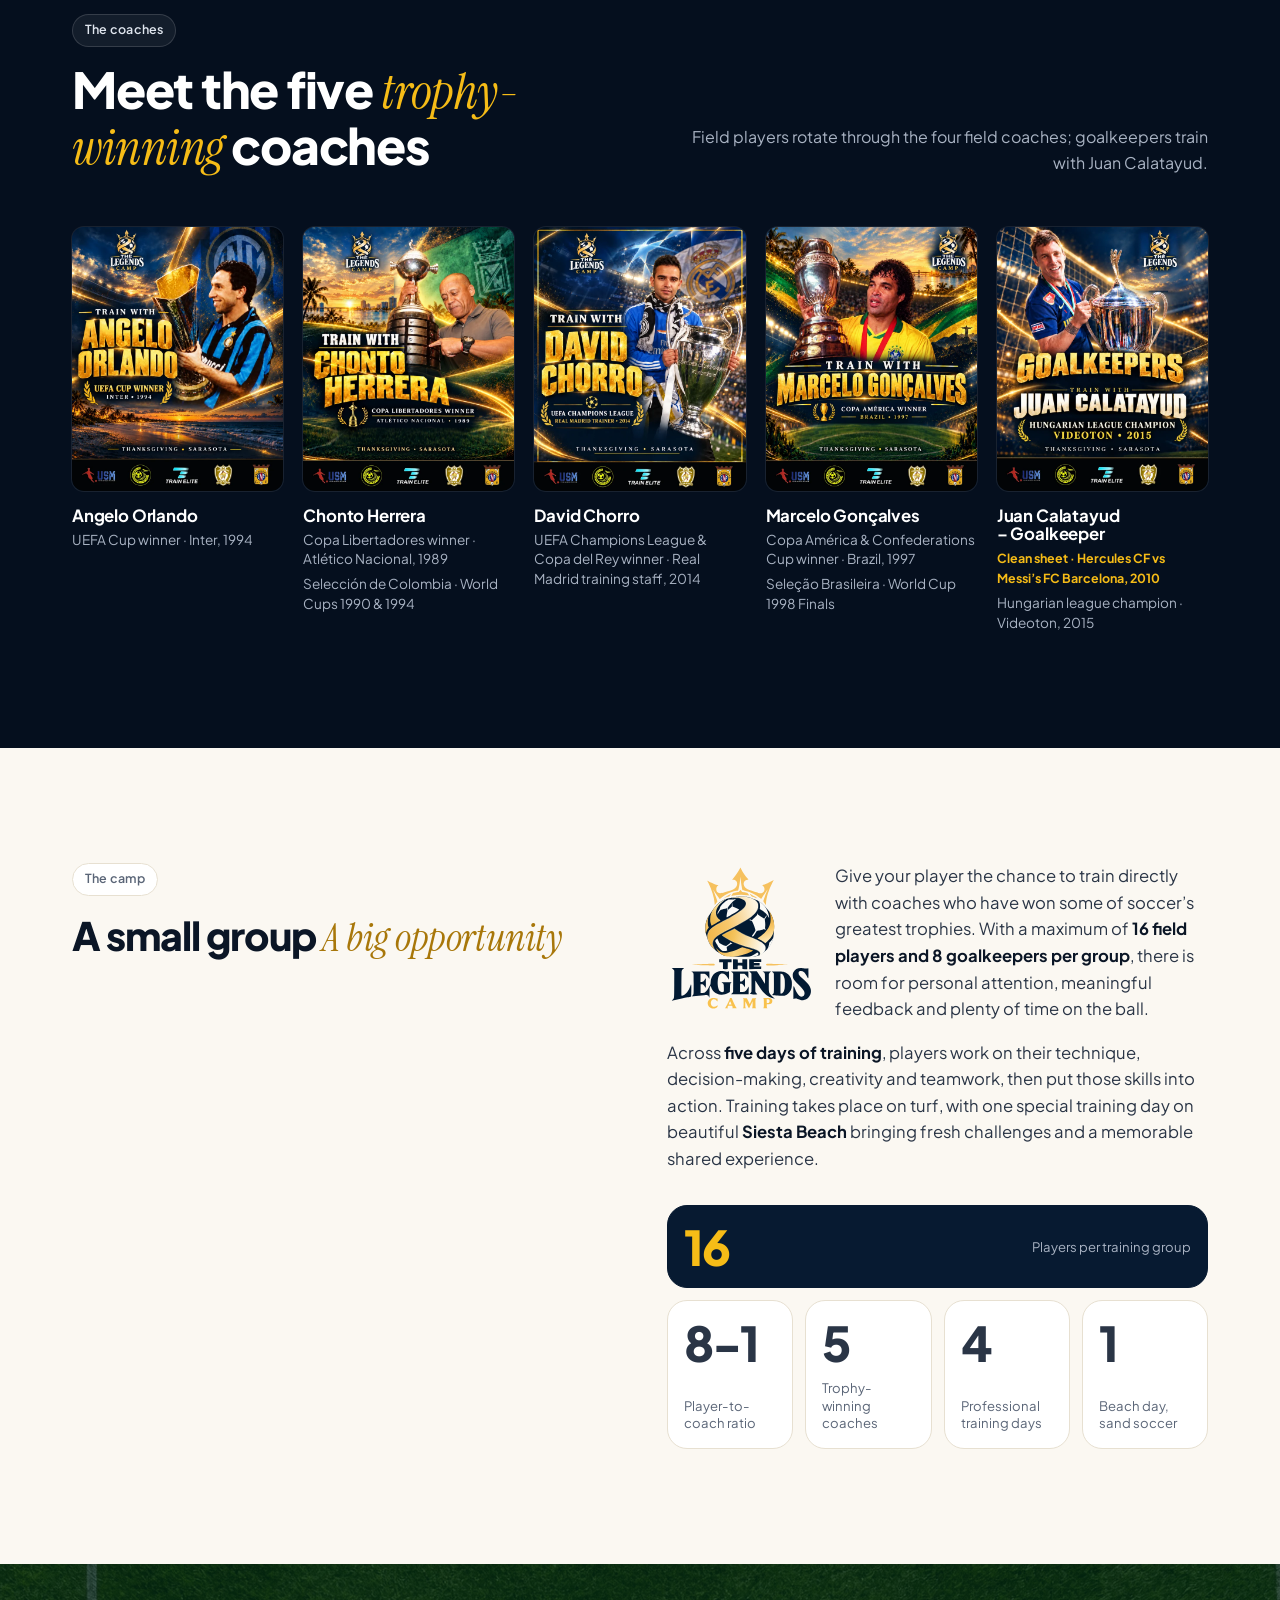
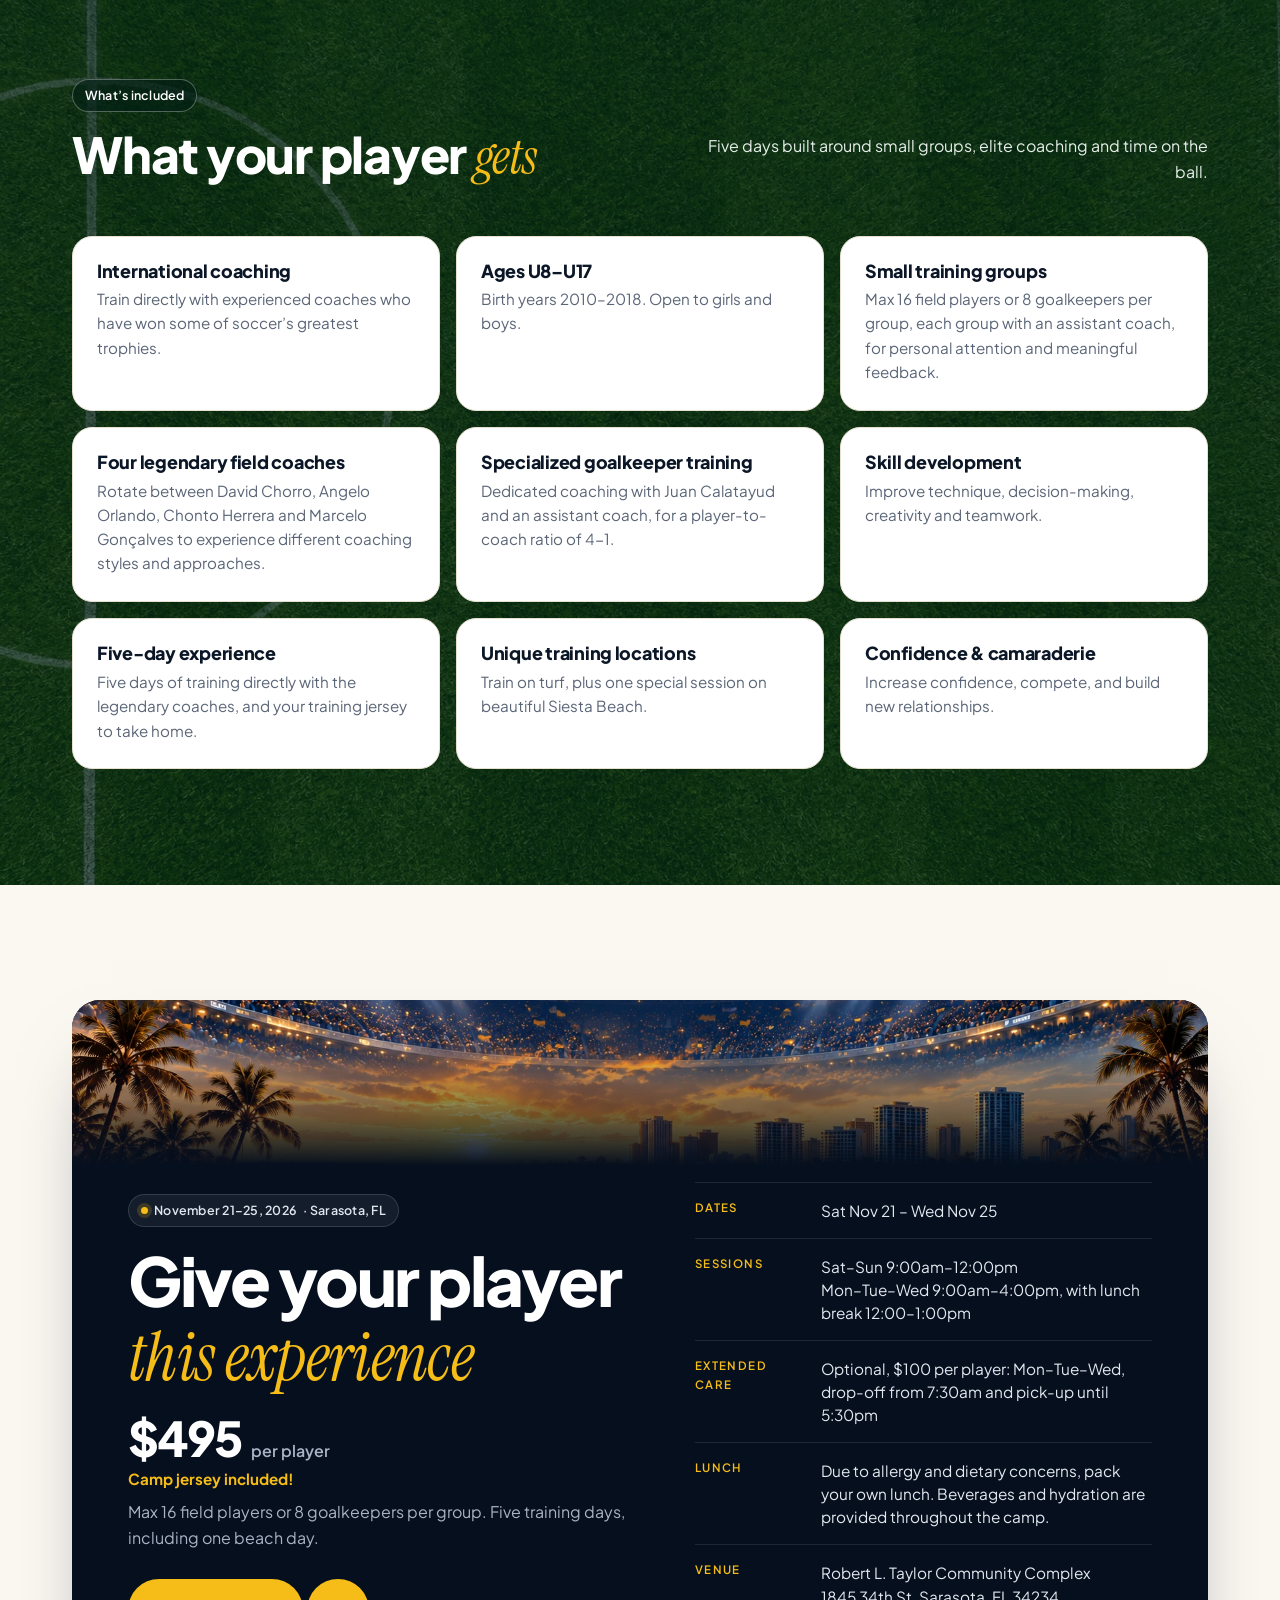
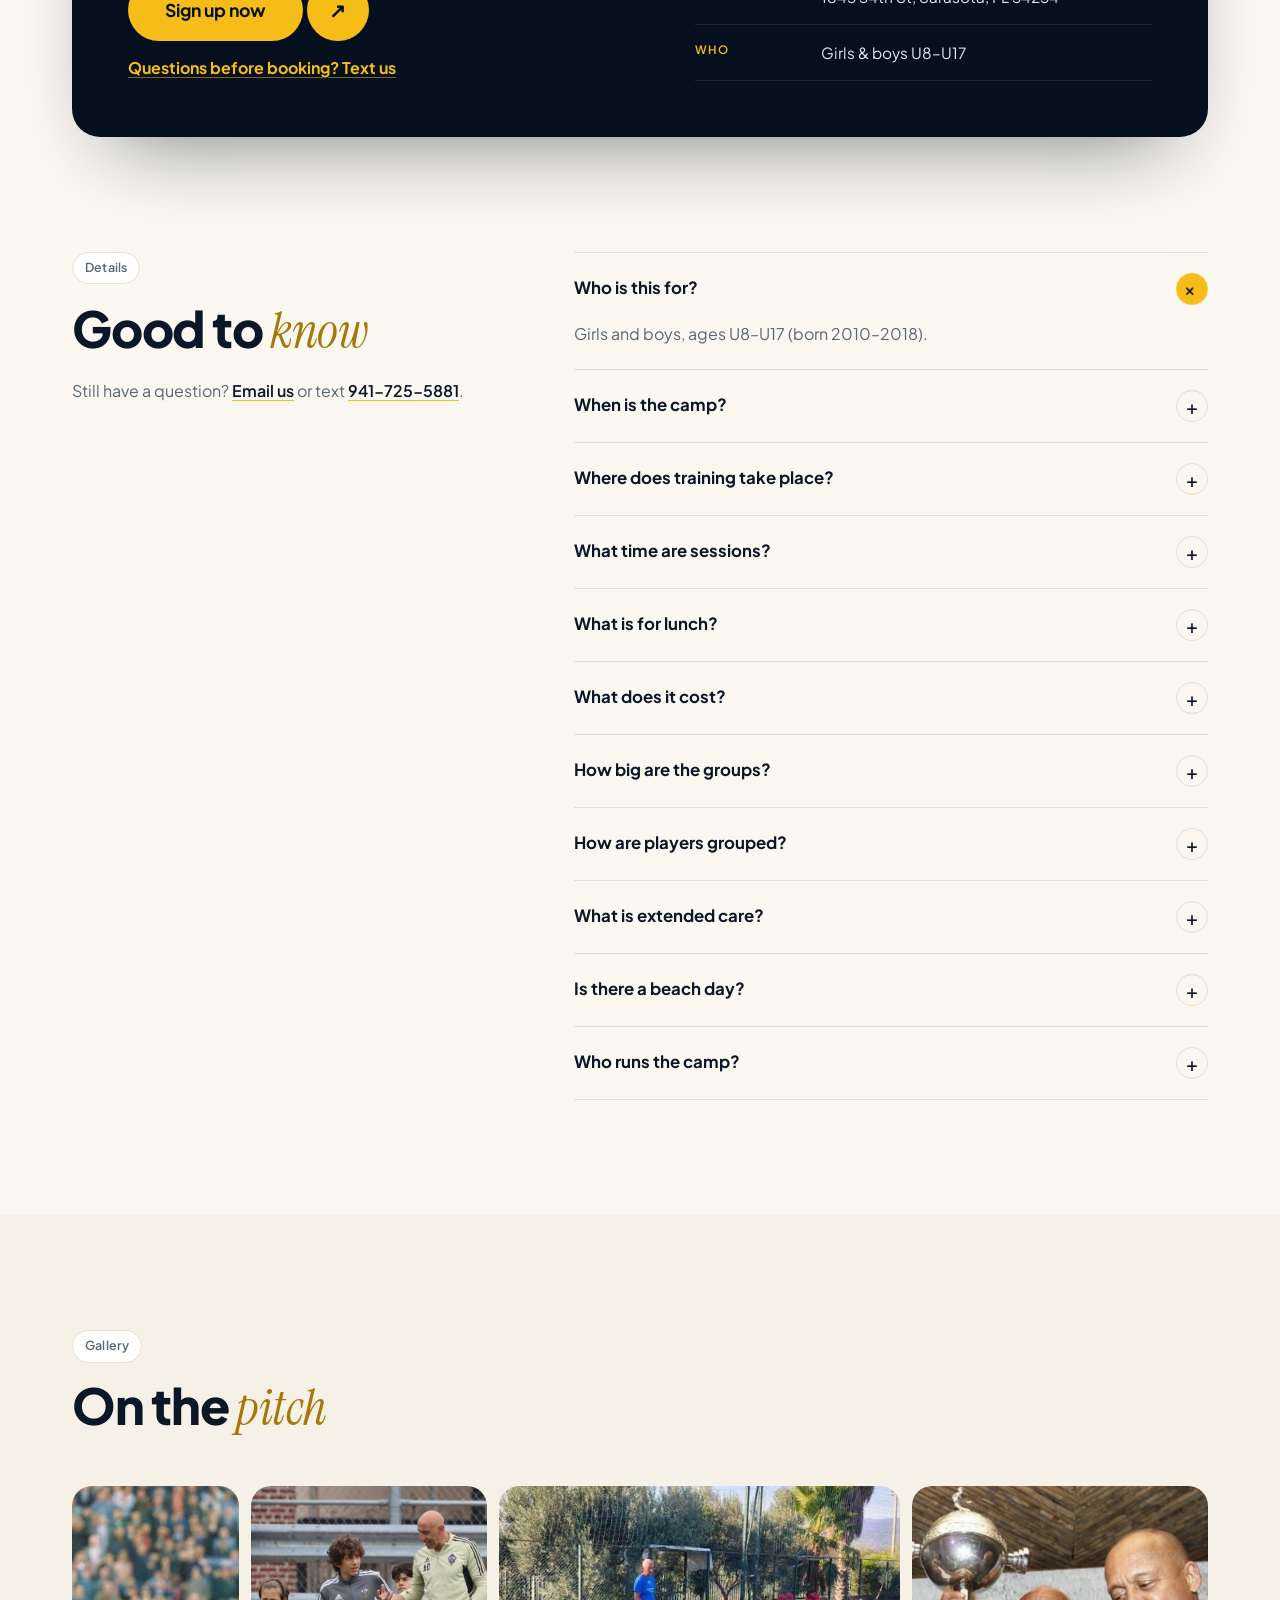
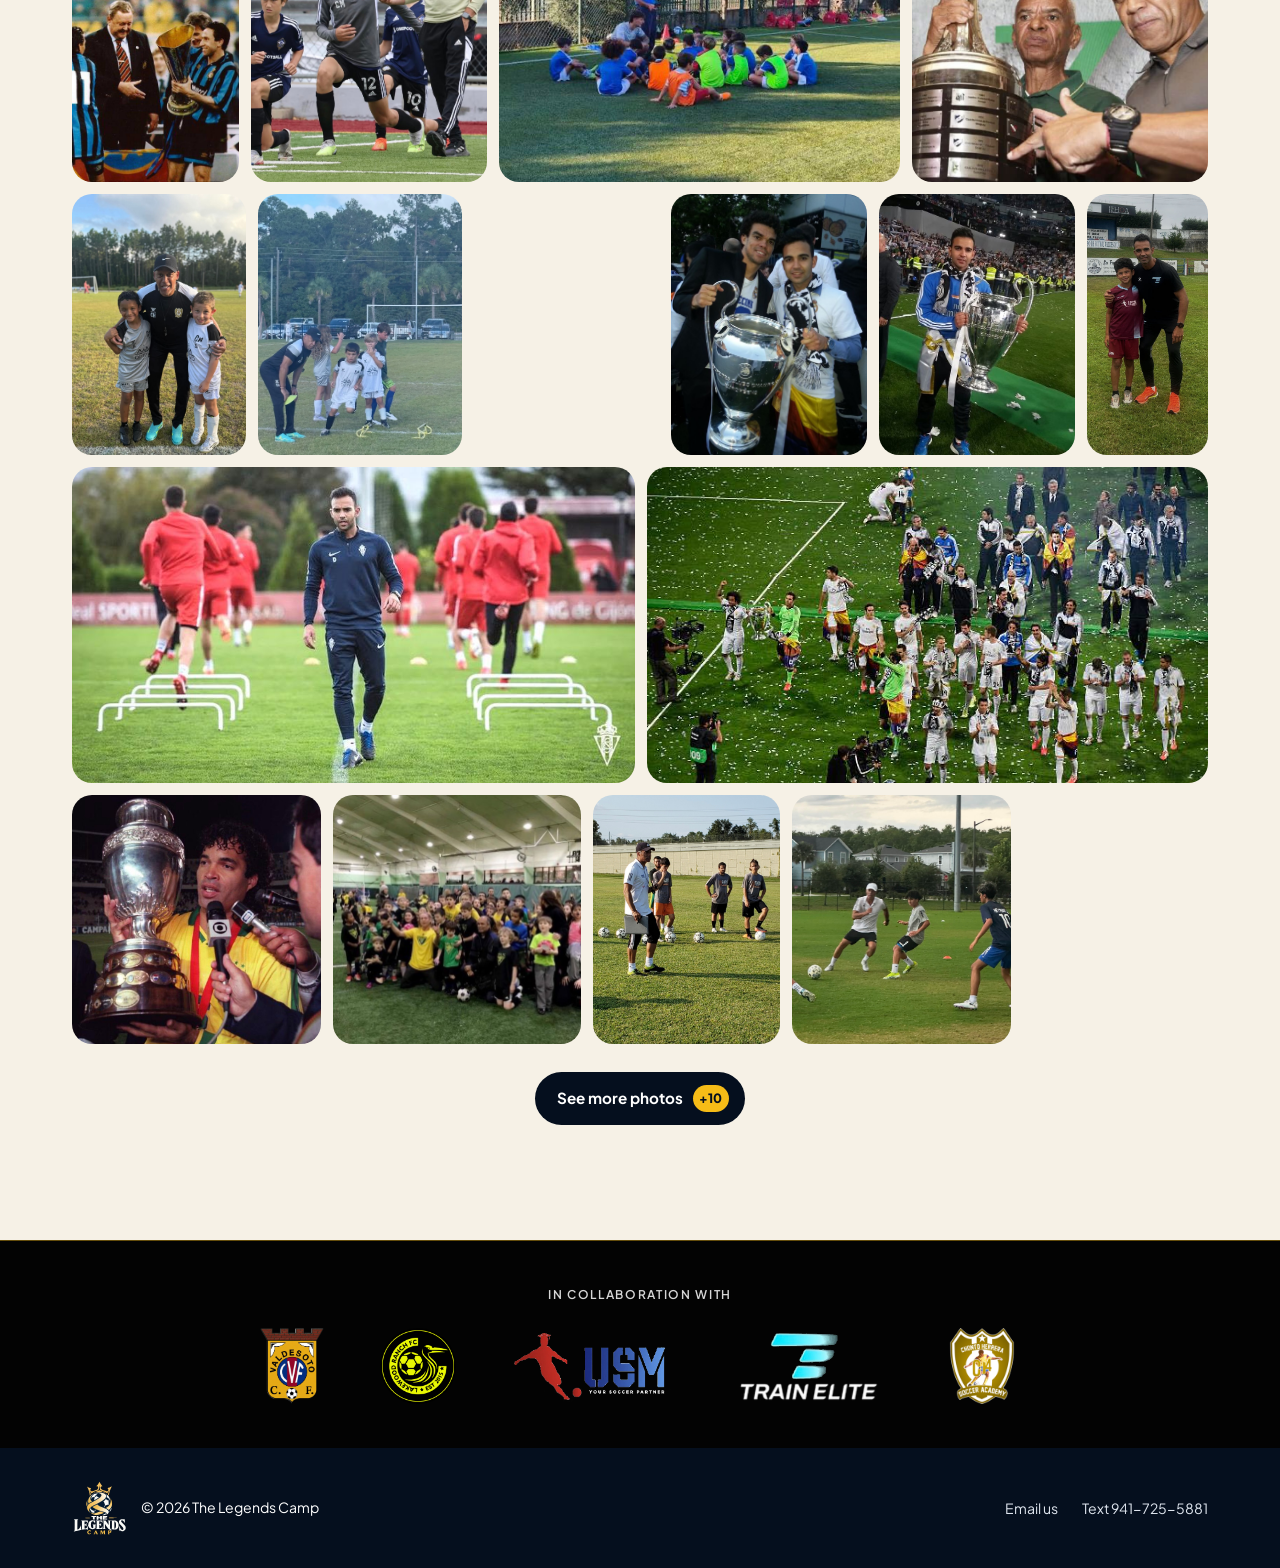
==== commit ca859fc2: "Tracking ready but off: GA4 page views, register clicks, form starts, paid registrations (needs Jeff" ====
--- a/index.html
+++ b/index.html
@@ -534,6 +534,7 @@
   <a class="btn btn--gold js-register-link" href="register.html" tabindex="-1">Register <span class="btn__arrow" aria-hidden="true">↗</span></a>
 </div>
 
+<script src="js/track.js?v=20261110t"></script>
 <script src="js/gallery.js?v=20261110c"></script>
 <script src="js/main.js?v=20261110rm"></script>
 </body>
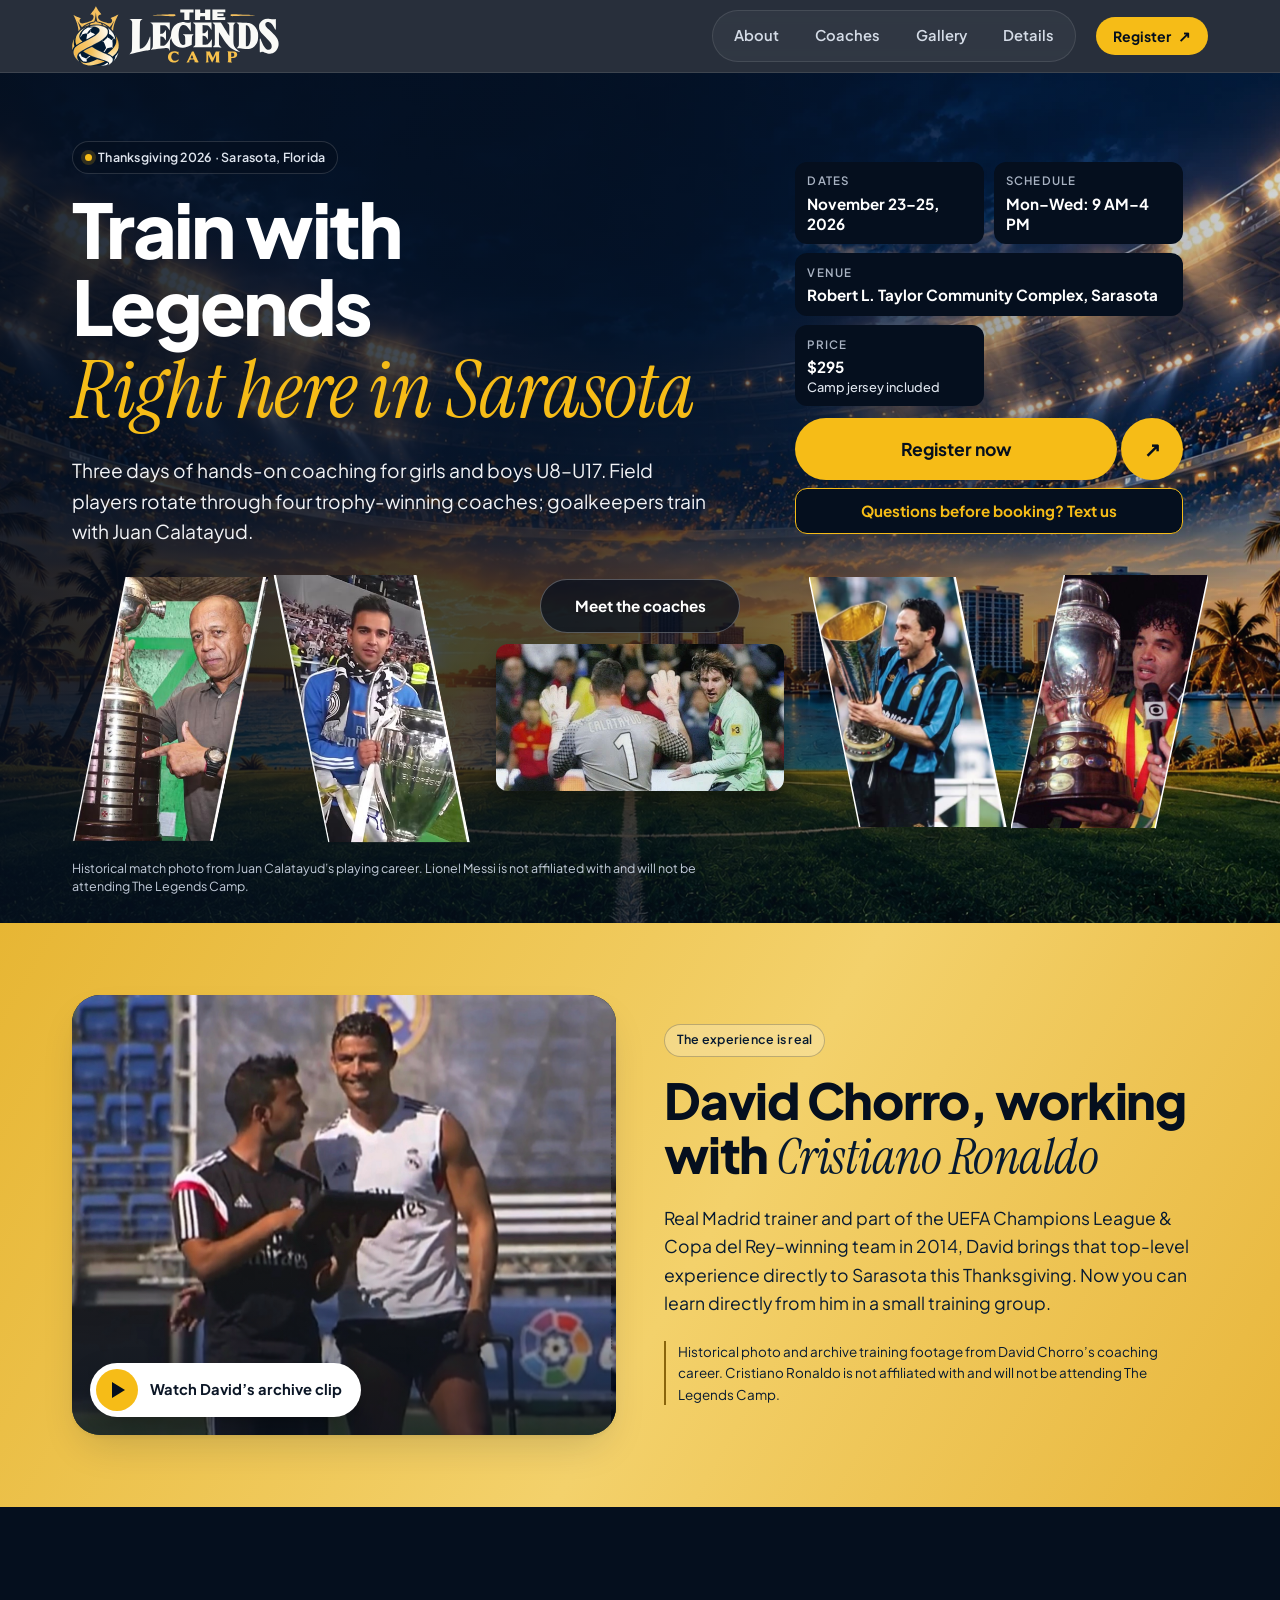
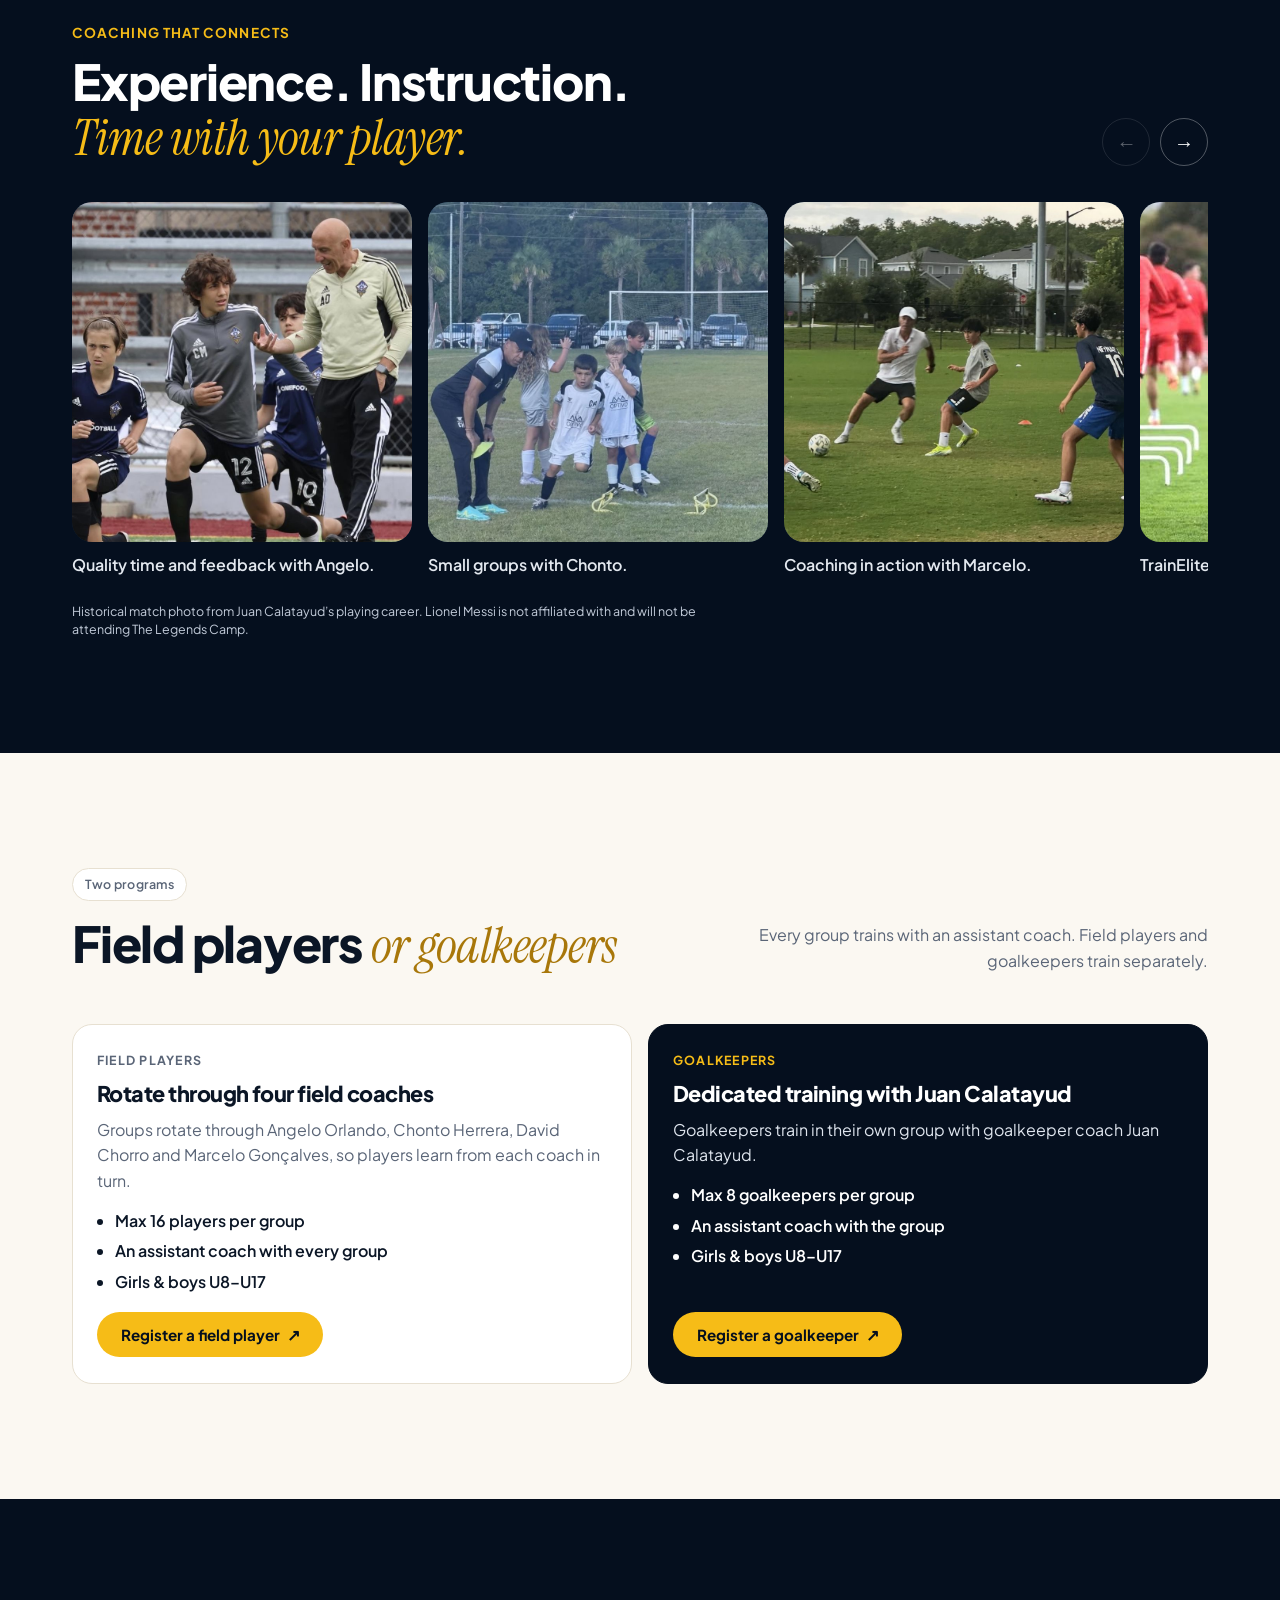
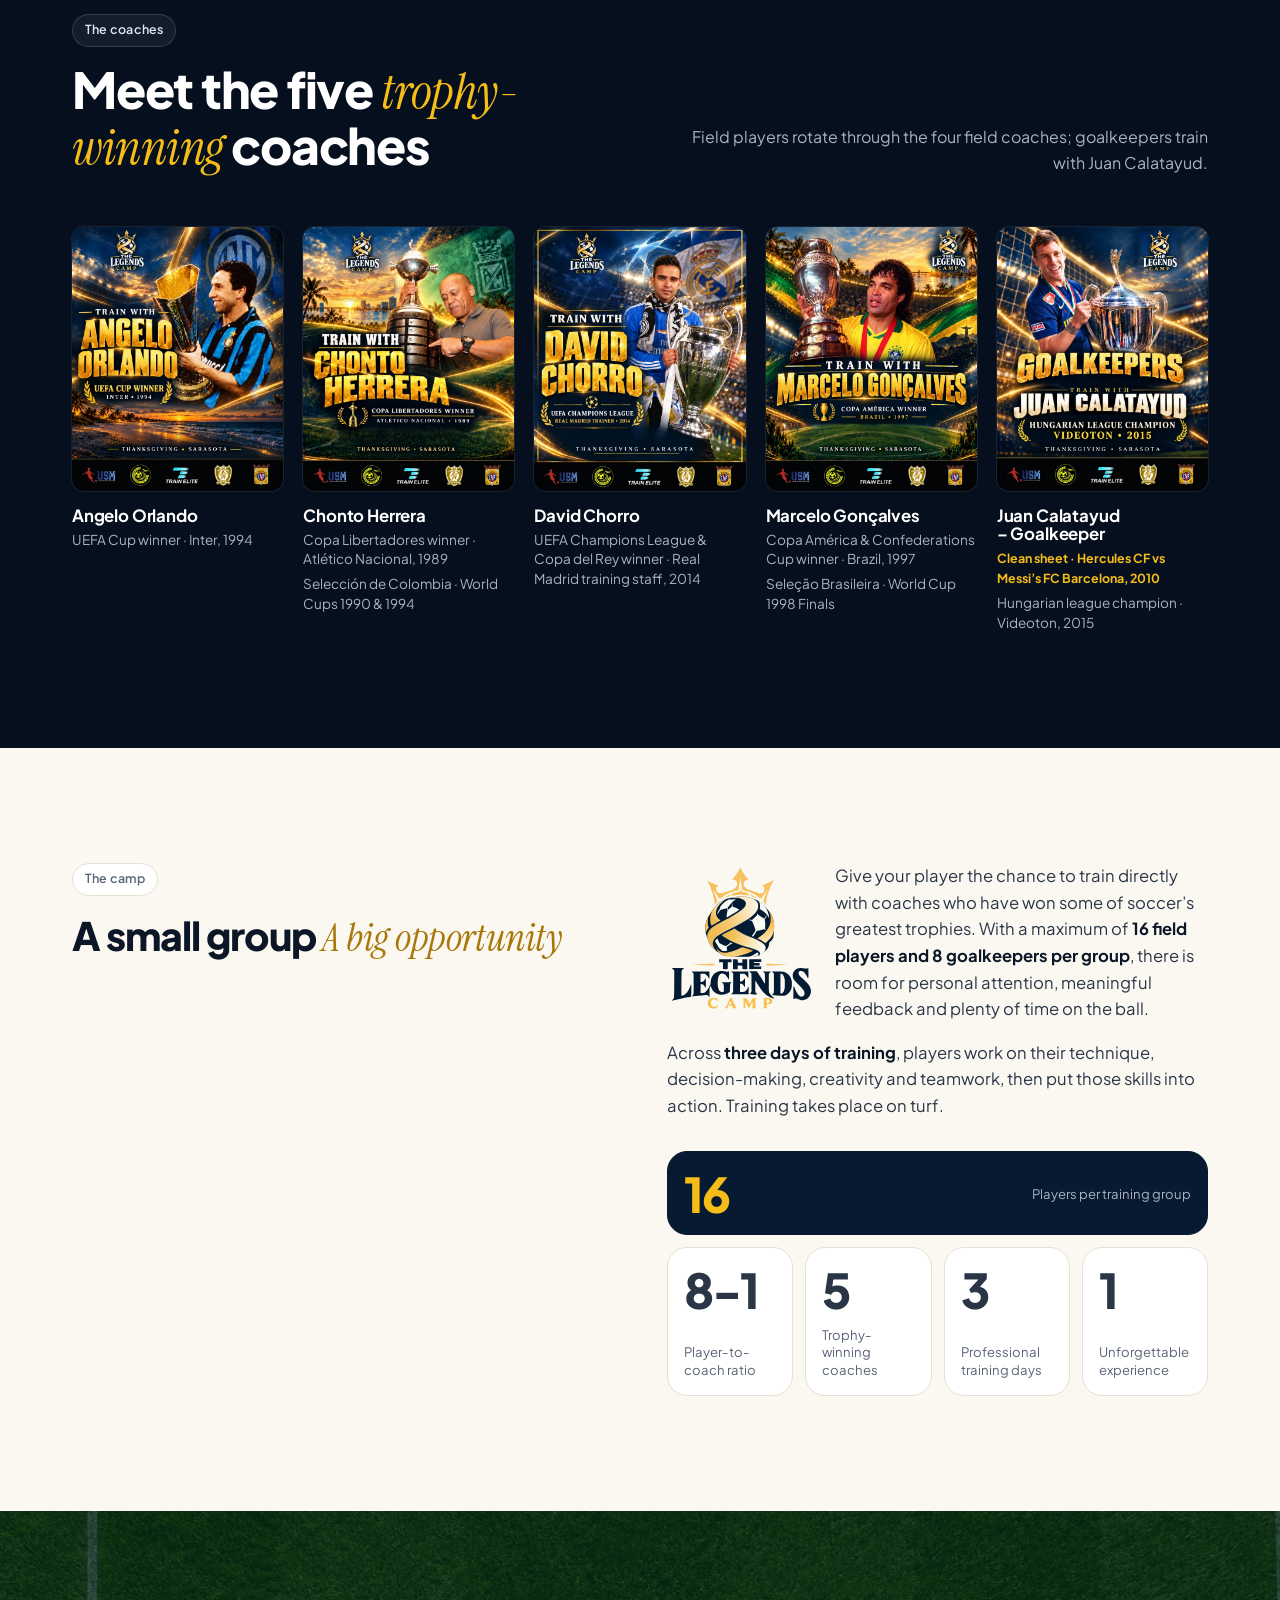
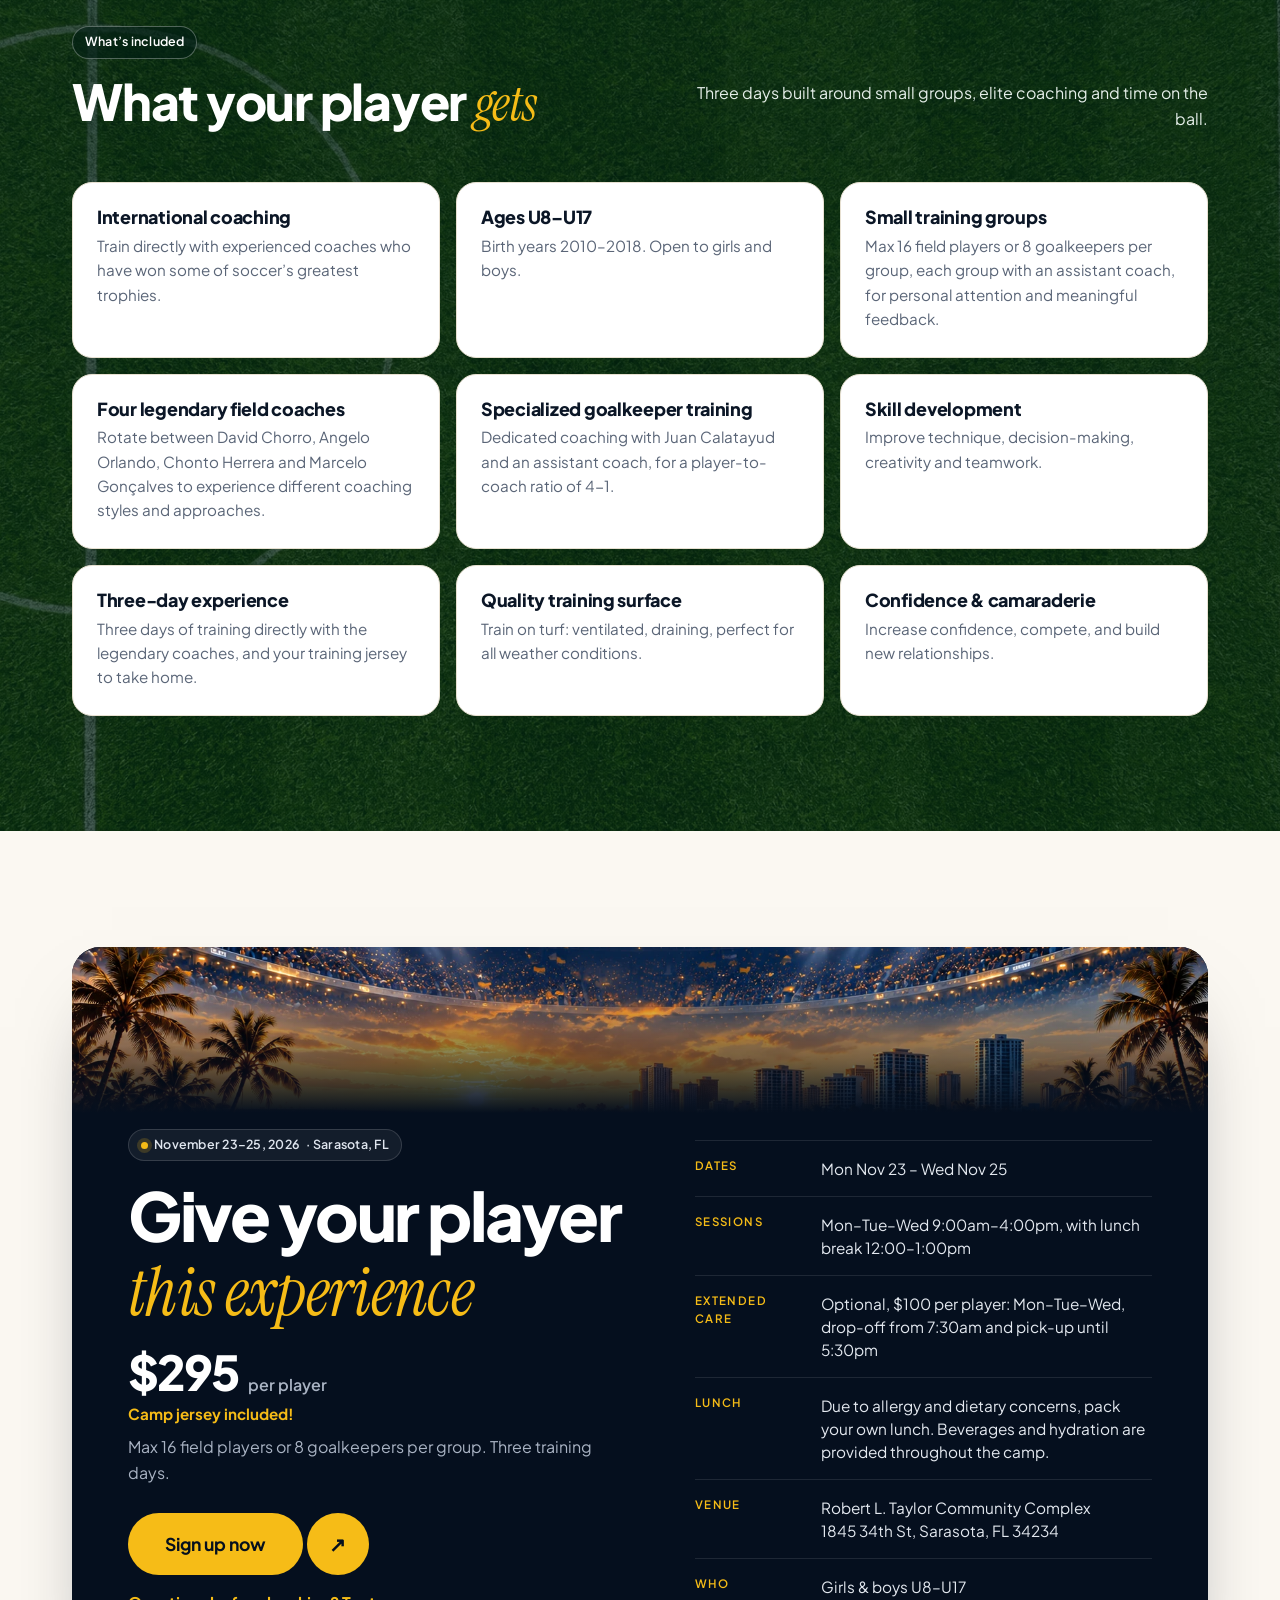
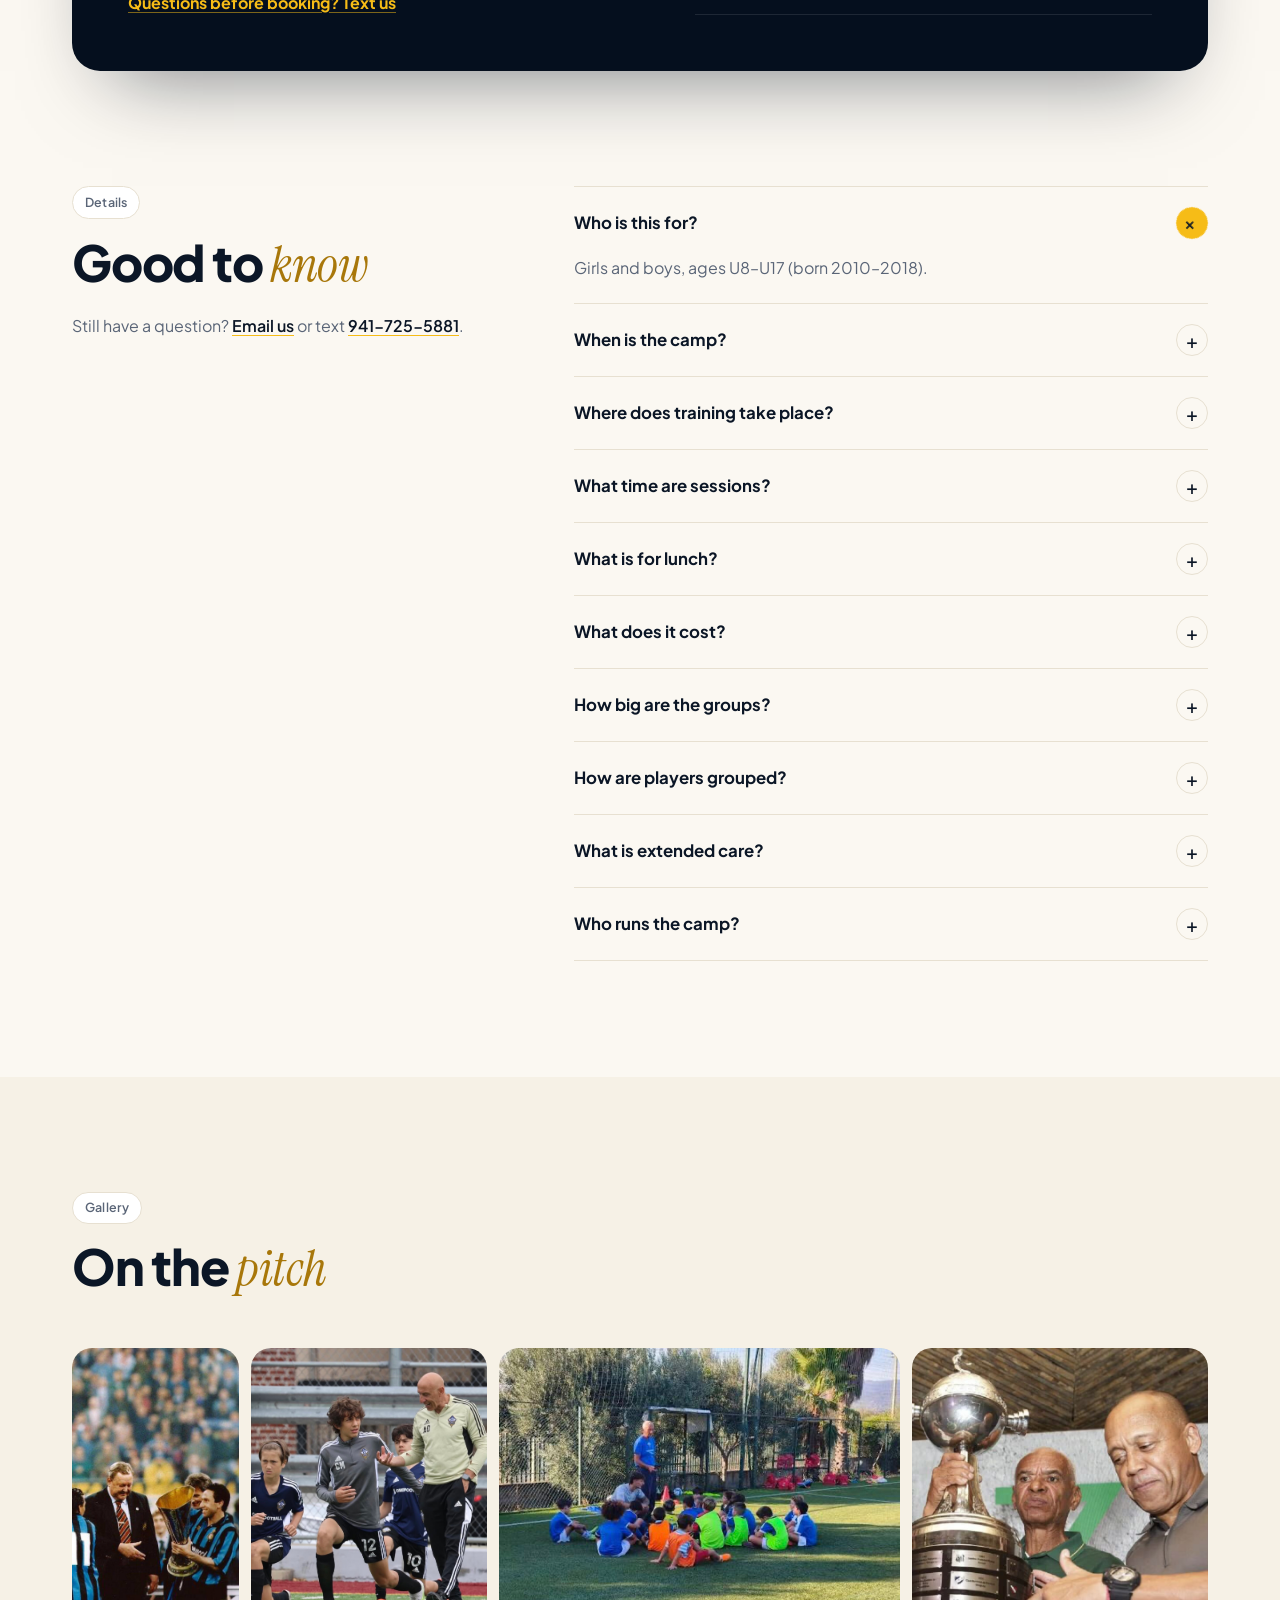
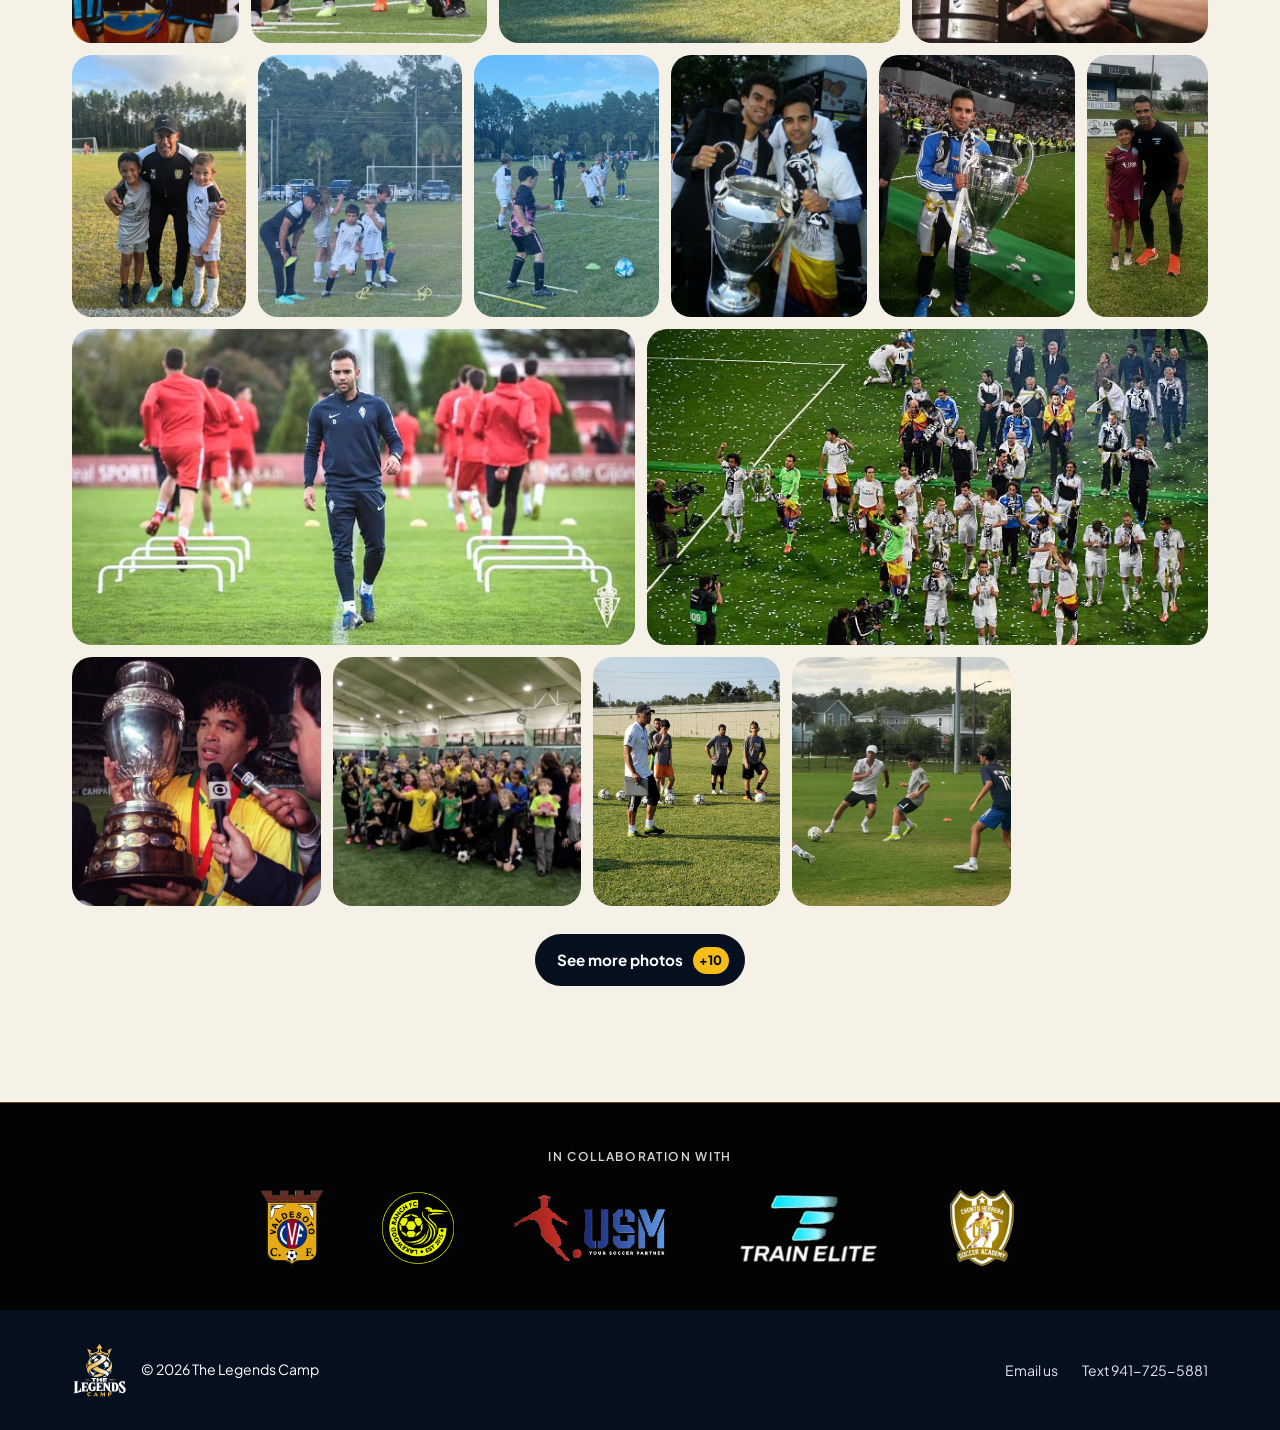
==== commit a1dcd439: "Jeff 2026-11-19: three-day camp Nov 23-25, Mon-Wed only, $295 (+$100 care = $395), countdown to 11/2" ====
--- a/index.html
+++ b/index.html
@@ -4,12 +4,12 @@
 <meta charset="UTF-8">
 <meta name="viewport" content="width=device-width, initial-scale=1">
 <title>The Legends Camp — Youth Soccer Camp in Sarasota</title>
-<meta name="description" content="Five days of coaching with trophy-winning coaches: 16 field players or 8 goalkeepers per group. The Legends Camp comes to Sarasota this Thanksgiving, November 21–25, 2026. Ages U8–U17.">
+<meta name="description" content="Three days of coaching with trophy-winning coaches: 16 field players or 8 goalkeepers per group. The Legends Camp comes to Sarasota this Thanksgiving, November 23–25, 2026. Ages U8–U17.">
 <meta name="theme-color" content="#08111f">
 
 <meta property="og:type" content="website">
 <meta property="og:title" content="The Legends Camp — Youth Soccer Camp, Sarasota">
-<meta property="og:description" content="Five days of coaching with trophy-winning coaches: 16 field players or 8 goalkeepers per group. Thanksgiving 2026, Sarasota, FL. Ages U8–U17.">
+<meta property="og:description" content="Three days of coaching with trophy-winning coaches: 16 field players or 8 goalkeepers per group. Thanksgiving 2026, Sarasota, FL. Ages U8–U17.">
 <!-- Link previews (iMessage, WhatsApp, Facebook, etc.). These must be absolute URLs:
      change the preview address below to the final domain when the site moves. -->
 <meta property="og:image" content="https://thelegendscamp.com/images/share-david-ronaldo.jpg">
@@ -61,7 +61,7 @@
         <div class="hero__copy">
           <p class="chip chip--dark"><span class="chip__dot" aria-hidden="true"></span>Thanksgiving 2026 · Sarasota, Florida</p>
           <h1>Train with Legends <em>Right here in Sarasota</em></h1>
-          <p class="hero__lede">Five days of hands-on coaching for girls and boys U8–U17. Field players rotate through four trophy-winning coaches; goalkeepers train with Juan Calatayud.</p>
+          <p class="hero__lede">Three days of hands-on coaching for girls and boys U8–U17. Field players rotate through four trophy-winning coaches; goalkeepers train with Juan Calatayud.</p>
 
         </div>
 
@@ -108,10 +108,10 @@
 
         <aside class="hero__panel hero__panel--offer" aria-label="Camp at a glance">
           <dl class="glance glance--offer">
-            <div><dt>Dates</dt><dd>November 21–25, 2026</dd></div>
-            <div><dt>Schedule</dt><dd>Sat–Sun: 9 AM–noon<span>Mon–Wed: 9 AM–4 PM</span></dd></div>
+            <div><dt>Dates</dt><dd>November 23–25, 2026</dd></div>
+            <div><dt>Schedule</dt><dd>Mon–Wed: 9 AM–4 PM</dd></div>
             <div><dt>Venue</dt><dd>Robert L. Taylor Community Complex, Sarasota</dd></div>
-            <div><dt>Price</dt><dd>$495<span>Camp jersey included</span></dd></div>
+            <div><dt>Price</dt><dd>$295<span>Camp jersey included</span></dd></div>
           </dl>
           <a class="btn-split btn-split--xl hero__register js-register-link" href="register.html">
             <span class="btn-split__label">Register now</span>
@@ -323,14 +323,14 @@
         <img class="about__crest" src="images/logo-light.svg" alt="The Legends Camp" width="200" height="201" loading="lazy">
         <p>Give your player the chance to train directly with coaches who have won some of soccer’s greatest trophies. With a maximum of <strong>16 field players and 8 goalkeepers per group</strong>, there is room for personal attention, meaningful feedback and plenty of time on the ball.</p>
         </div>
-        <p>Across <strong>five days of training</strong>, players work on their technique, decision-making, creativity and teamwork, then put those skills into action. Training takes place on turf, with one special training day on beautiful <strong>Siesta Beach</strong> bringing fresh challenges and a memorable shared experience.</p>
+        <p>Across <strong>three days of training</strong>, players work on their technique, decision-making, creativity and teamwork, then put those skills into action. Training takes place on turf.</p>
 
         <ul class="stats" aria-label="The camp in numbers">
           <li class="stat stat--dark"><span class="stat__num">16</span><span class="stat__label">Players per training group</span></li>
           <li class="stat"><span class="stat__num">8-1</span><span class="stat__label">Player-to-coach ratio</span></li>
           <li class="stat"><span class="stat__num">5</span><span class="stat__label">Trophy-winning coaches</span></li>
-          <li class="stat"><span class="stat__num">4</span><span class="stat__label">Professional training days</span></li>
-          <li class="stat"><span class="stat__num">1</span><span class="stat__label">Beach day, sand soccer</span></li>
+          <li class="stat"><span class="stat__num">3</span><span class="stat__label">Professional training days</span></li>
+          <li class="stat"><span class="stat__num">1</span><span class="stat__label">Unforgettable experience</span></li>
         </ul>
       </div>
     </div>
@@ -343,7 +343,7 @@
           <p class="chip">What’s included</p>
           <h2>What your player <em>gets</em></h2>
         </div>
-        <p class="section-head__aside">Five days built around small groups, elite coaching and time on the ball.</p>
+        <p class="section-head__aside">Three days built around small groups, elite coaching and time on the ball.</p>
       </div>
       <ol class="feature-grid">
         <li class="feature reveal"><h3>International coaching</h3><p>Train directly with experienced coaches who have won some of soccer’s greatest trophies.</p></li>
@@ -352,8 +352,8 @@
         <li class="feature reveal"><h3>Four legendary field coaches</h3><p>Rotate between David Chorro, Angelo Orlando, Chonto Herrera and Marcelo Gonçalves to experience different coaching styles and approaches.</p></li>
         <li class="feature reveal"><h3>Specialized goalkeeper training</h3><p>Dedicated coaching with Juan Calatayud and an assistant coach, for a player-to-coach ratio of 4-1.</p></li>
         <li class="feature reveal"><h3>Skill development</h3><p>Improve technique, decision-making, creativity and teamwork.</p></li>
-        <li class="feature reveal"><h3>Five-day experience</h3><p>Five days of training directly with the legendary coaches, and your training jersey to take home.</p></li>
-        <li class="feature reveal"><h3>Unique training locations</h3><p>Train on turf, plus one special session on beautiful Siesta Beach.</p></li>
+        <li class="feature reveal"><h3>Three-day experience</h3><p>Three days of training directly with the legendary coaches, and your training jersey to take home.</p></li>
+        <li class="feature reveal"><h3>Quality training surface</h3><p>Train on turf: ventilated, draining, perfect for all weather conditions.</p></li>
         <li class="feature reveal"><h3>Confidence &amp; camaraderie</h3><p>Increase confidence, compete, and build new relationships.</p></li>
       </ol>
     </div>
@@ -365,11 +365,11 @@
         <div class="register-card__banner" style="background-image:url('images/stadium-sarasota.webp')" aria-hidden="true"></div>
         <div class="register-card__body">
           <div class="register-card__main">
-            <p class="chip chip--dark"><span class="chip__dot" aria-hidden="true"></span>November 21–25, 2026<span class="chip__place"> · Sarasota, FL</span></p>
+            <p class="chip chip--dark"><span class="chip__dot" aria-hidden="true"></span>November 23–25, 2026<span class="chip__place"> · Sarasota, FL</span></p>
             <h2>Give your player <em>this experience</em></h2>
-            <p class="price"><span class="price__amount">$495</span><span class="price__note">per player</span></p>
+            <p class="price"><span class="price__amount">$295</span><span class="price__note">per player</span></p>
             <p class="price-then">Camp jersey included!</p>
-            <p class="register-card__note">Max 16 field players or 8 goalkeepers per group. Five training days, including one beach day.</p>
+            <p class="register-card__note">Max 16 field players or 8 goalkeepers per group. Three training days.</p>
             <a class="btn-split btn-split--xl js-register-link" href="register.html" id="registerBtn">
               <span class="btn-split__label">Sign up now</span>
               <span class="btn-split__icon" aria-hidden="true">↗</span>
@@ -377,8 +377,8 @@
             <a class="register-card__text" href="sms:+19417255881">Questions before booking? Text us</a>
           </div>
           <dl class="register-card__details">
-            <div><dt>Dates</dt><dd>Sat Nov 21 – Wed Nov 25</dd></div>
-            <div><dt>Sessions</dt><dd>Sat–Sun 9:00am–12:00pm<br>Mon–Tue–Wed 9:00am–4:00pm, with lunch break 12:00–1:00pm</dd></div>
+            <div><dt>Dates</dt><dd>Mon Nov 23 – Wed Nov 25</dd></div>
+            <div><dt>Sessions</dt><dd>Mon–Tue–Wed 9:00am–4:00pm, with lunch break 12:00–1:00pm</dd></div>
             <div><dt>Extended care</dt><dd>Optional, $100 per player: Mon–Tue–Wed, drop-off from 7:30am and pick-up until 5:30pm</dd></div>
             <div><dt>Lunch</dt><dd>Due to allergy and dietary concerns, pack your own lunch. Beverages and hydration are provided throughout the camp.</dd></div>
             <div><dt>Venue</dt><dd>Robert L. Taylor Community Complex<br>1845 34th St, Sarasota, FL 34234</dd></div>
@@ -403,15 +403,15 @@
         </details>
         <details class="faq-item">
           <summary>When is the camp?</summary>
-          <p>November 21–25, 2026: five training days from Saturday to Wednesday.</p>
+          <p>November 23–25, 2026: three training days from Monday to Wednesday.</p>
         </details>
         <details class="faq-item">
           <summary>Where does training take place?</summary>
-          <p>Robert L. Taylor Community Complex, 1845 34th St, Sarasota, FL 34234. Training is on turf, with one special session on Siesta Beach.</p>
+          <p>Robert L. Taylor Community Complex, 1845 34th St, Sarasota, FL 34234. Training is on turf.</p>
         </details>
         <details class="faq-item">
           <summary>What time are sessions?</summary>
-          <p>Sat–Sun 9:00am–12:00pm. Mon–Tue–Wed 9:00am–4:00pm, with a lunch break 12:00–1:00pm.</p>
+          <p>Mon–Tue–Wed 9:00am–4:00pm, with a lunch break 12:00–1:00pm.</p>
         </details>
         <details class="faq-item">
           <summary>What is for lunch?</summary>
@@ -419,7 +419,7 @@
         </details>
         <details class="faq-item">
           <summary>What does it cost?</summary>
-          <p>$495 per player, camp jersey included. Optional extended care is $100 per player.</p>
+          <p>$295 per player, camp jersey included. Optional extended care is $100 per player.</p>
         </details>
         <details class="faq-item">
           <summary>How big are the groups?</summary>
@@ -432,10 +432,6 @@
         <details class="faq-item">
           <summary>What is extended care?</summary>
           <p>An optional $100 per player for Mon–Tue–Wed (Nov 23–25): drop-off from 7:30am and pick-up until 5:30pm, around the 9am–4pm sessions. Choose it when you register.</p>
-        </details>
-        <details class="faq-item">
-          <summary>Is there a beach day?</summary>
-          <p>Yes, one training day is on Siesta Beach. Text us at <a href="sms:+19417255881">941-725-5881</a> for the day, meeting point and transport arrangements.</p>
         </details>
         <details class="faq-item">
           <summary>Who runs the camp?</summary>
@@ -530,12 +526,12 @@
 </footer>
 
 <div class="sticky-cta" id="stickyCta" aria-hidden="true">
-  <div class="sticky-cta__text"><strong>$495 · jersey included</strong><span>Nov 21–25 · Sarasota</span></div>
+  <div class="sticky-cta__text"><strong>$295 · jersey included</strong><span>Nov 23–25 · Sarasota</span></div>
   <a class="btn btn--gold js-register-link" href="register.html" tabindex="-1">Register <span class="btn__arrow" aria-hidden="true">↗</span></a>
 </div>
 
 <script src="js/track.js?v=20261110t"></script>
 <script src="js/gallery.js?v=20261110c"></script>
-<script src="js/main.js?v=20261110rm"></script>
+<script src="js/main.js?v=20261119"></script>
 </body>
 </html>
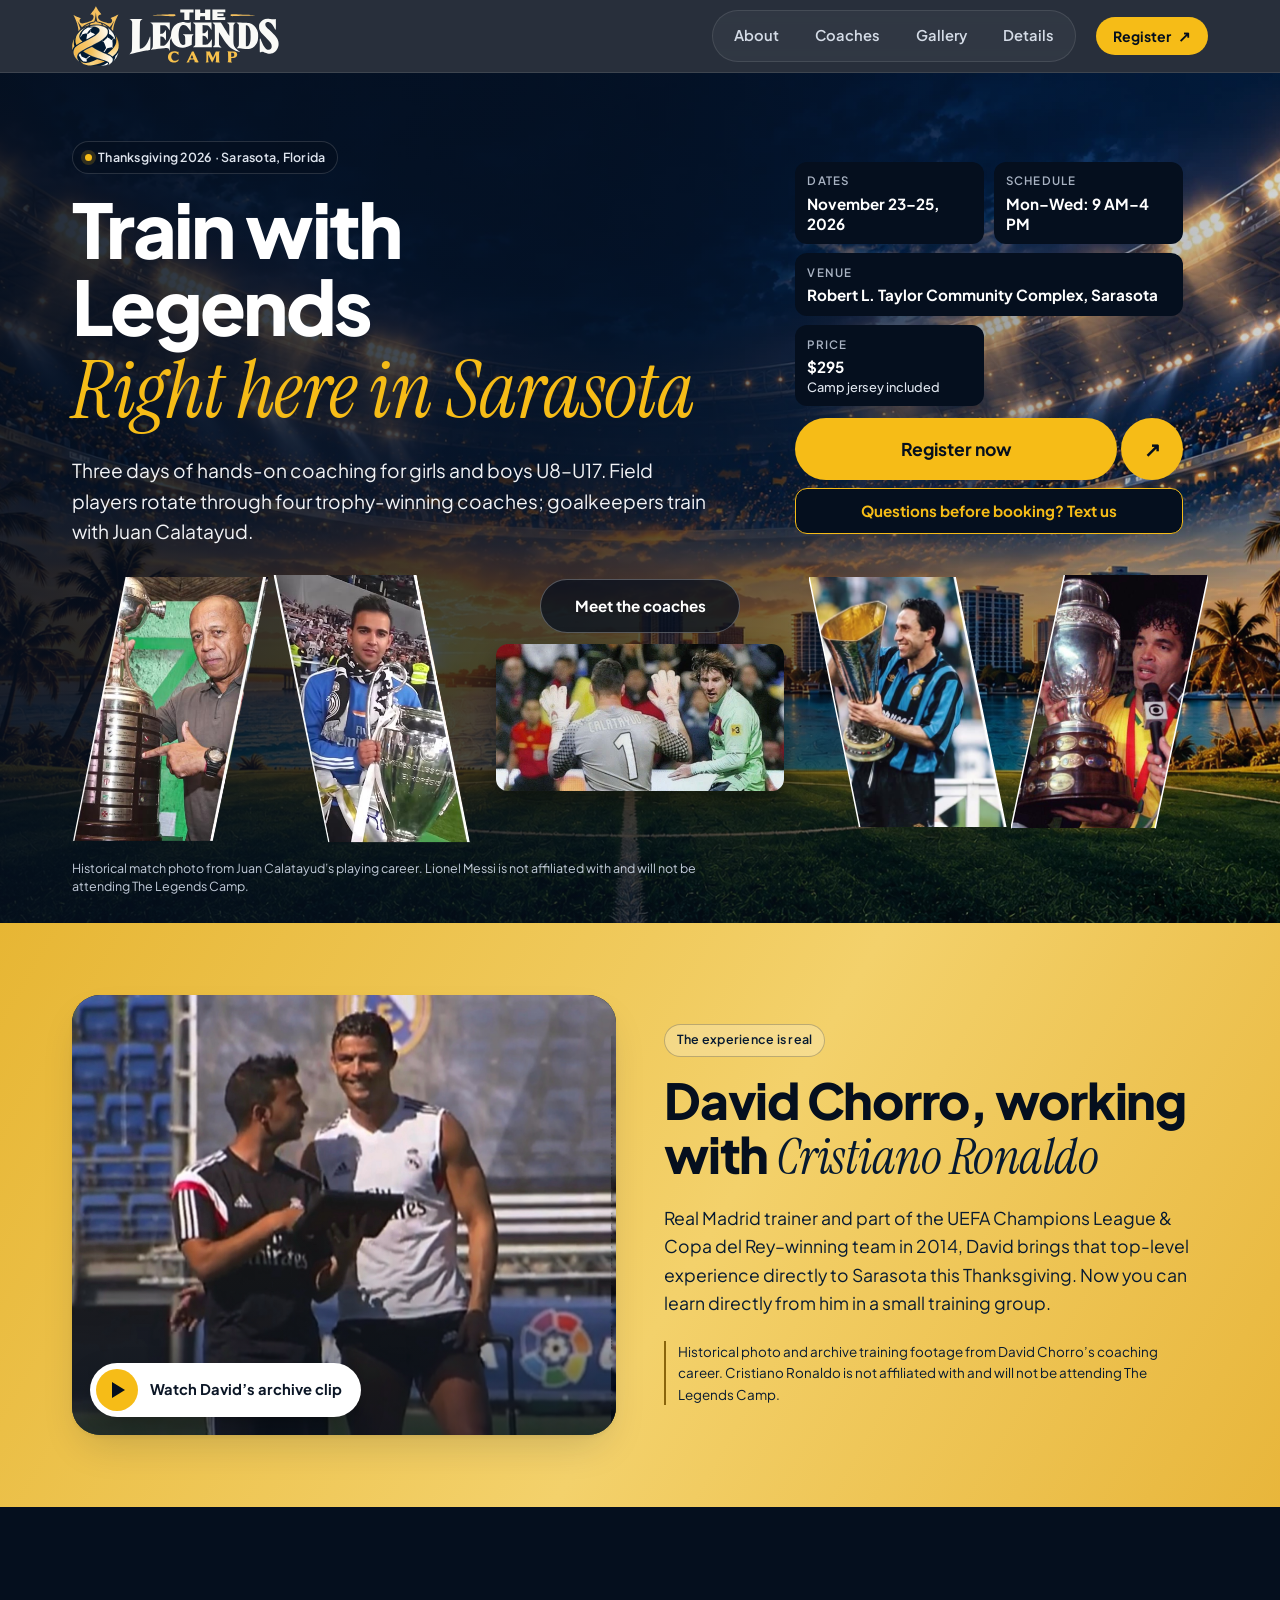
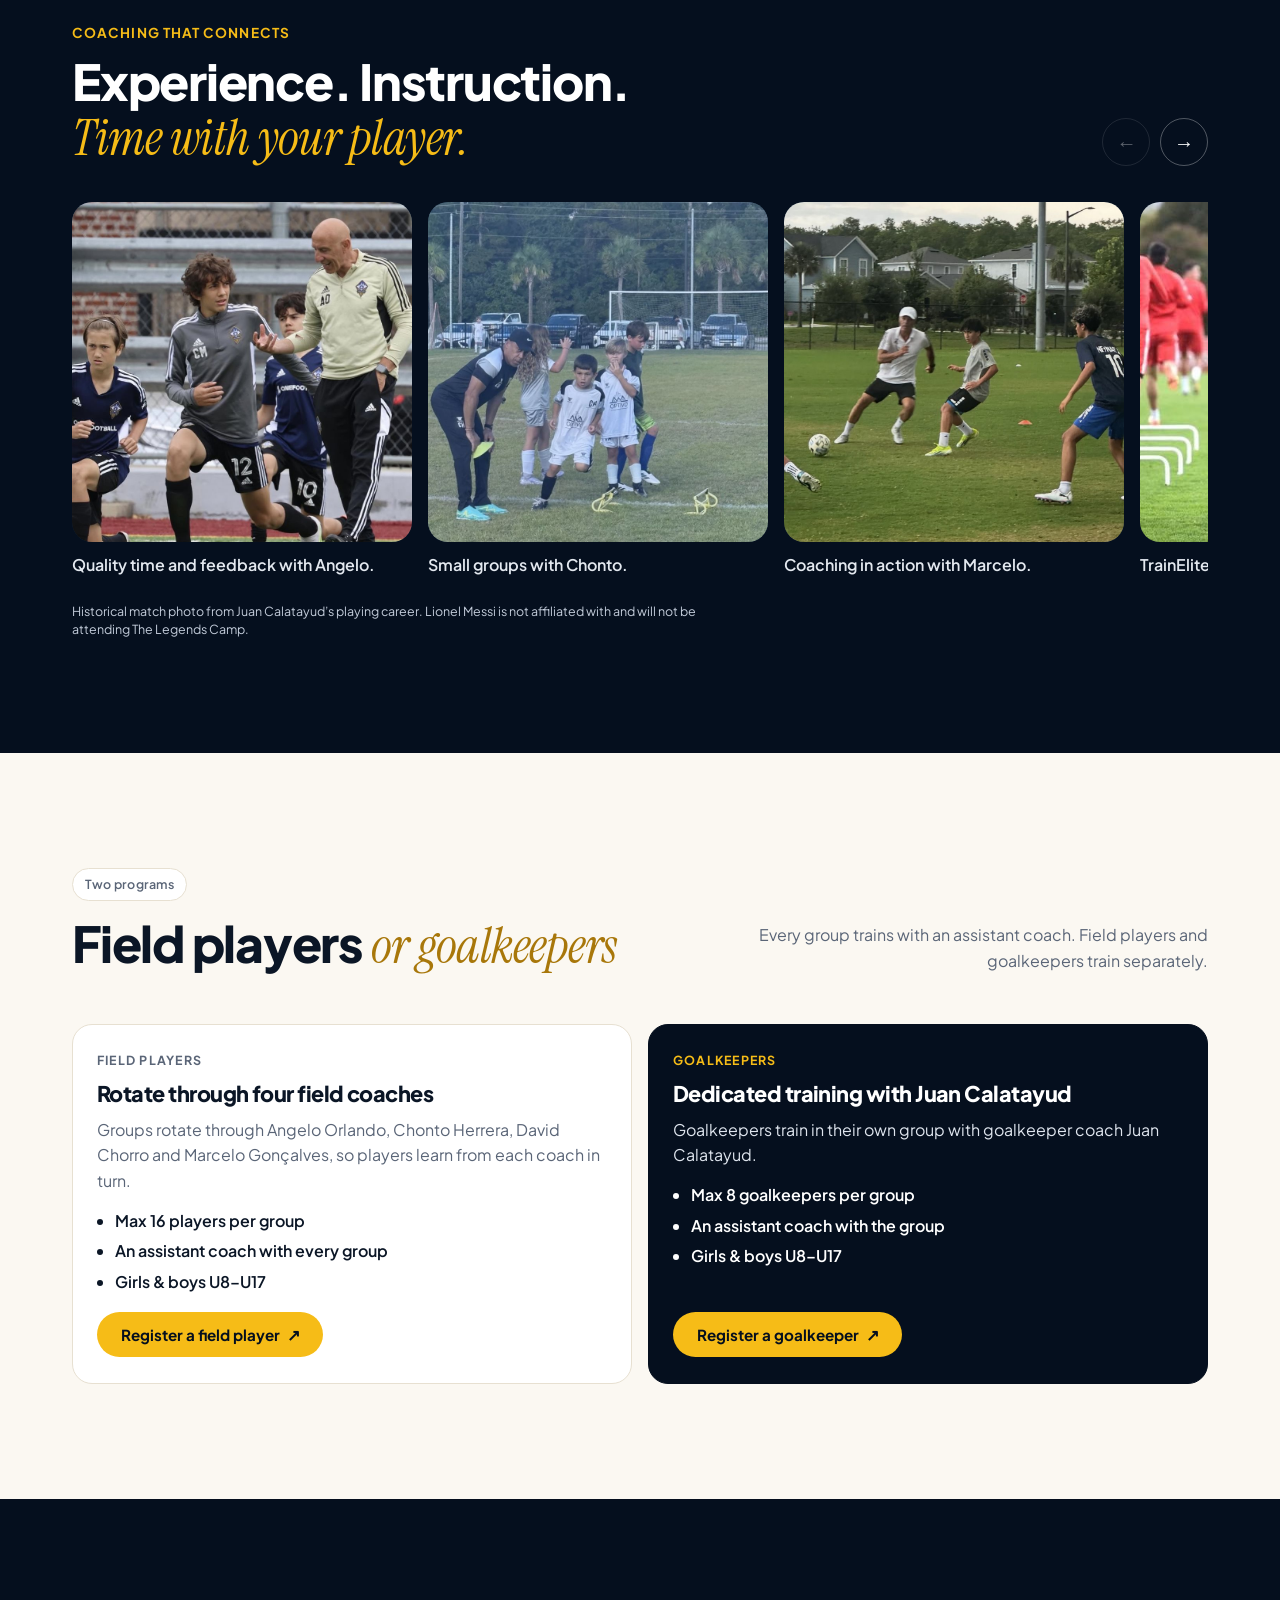
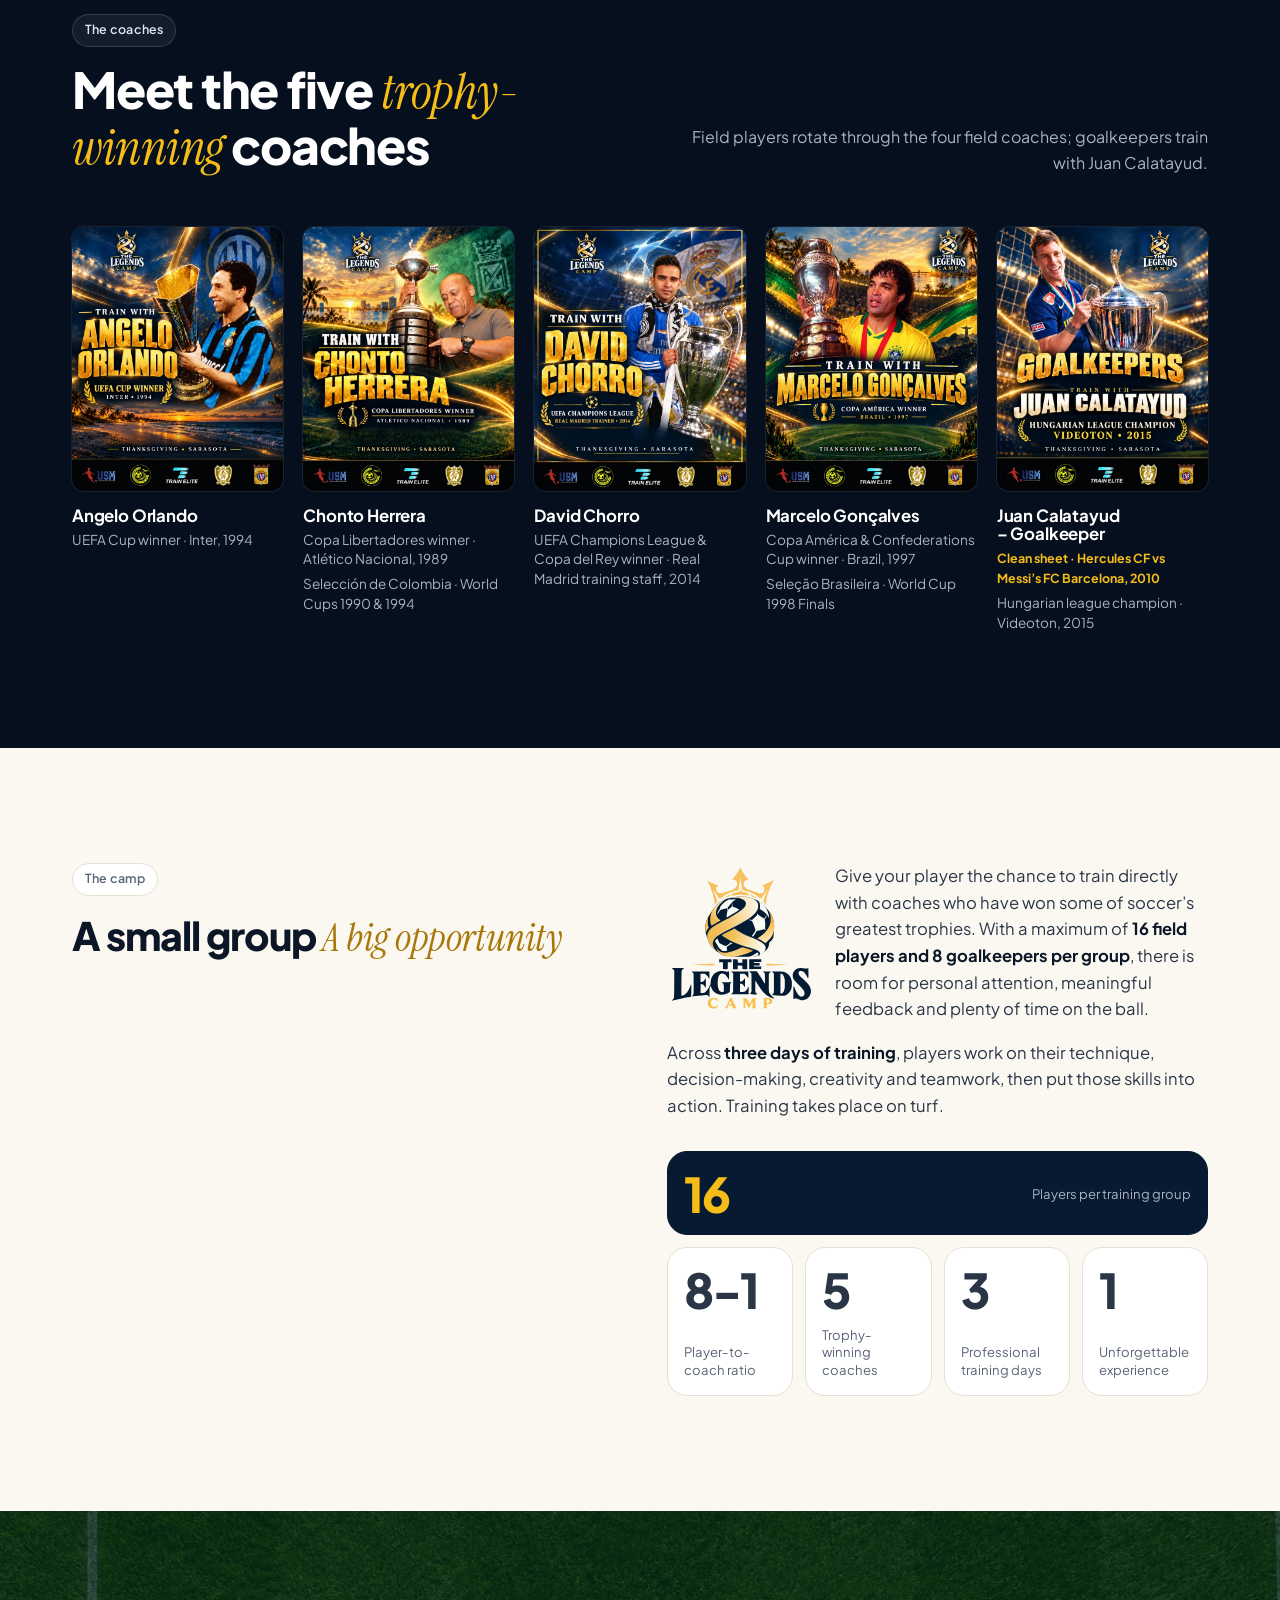
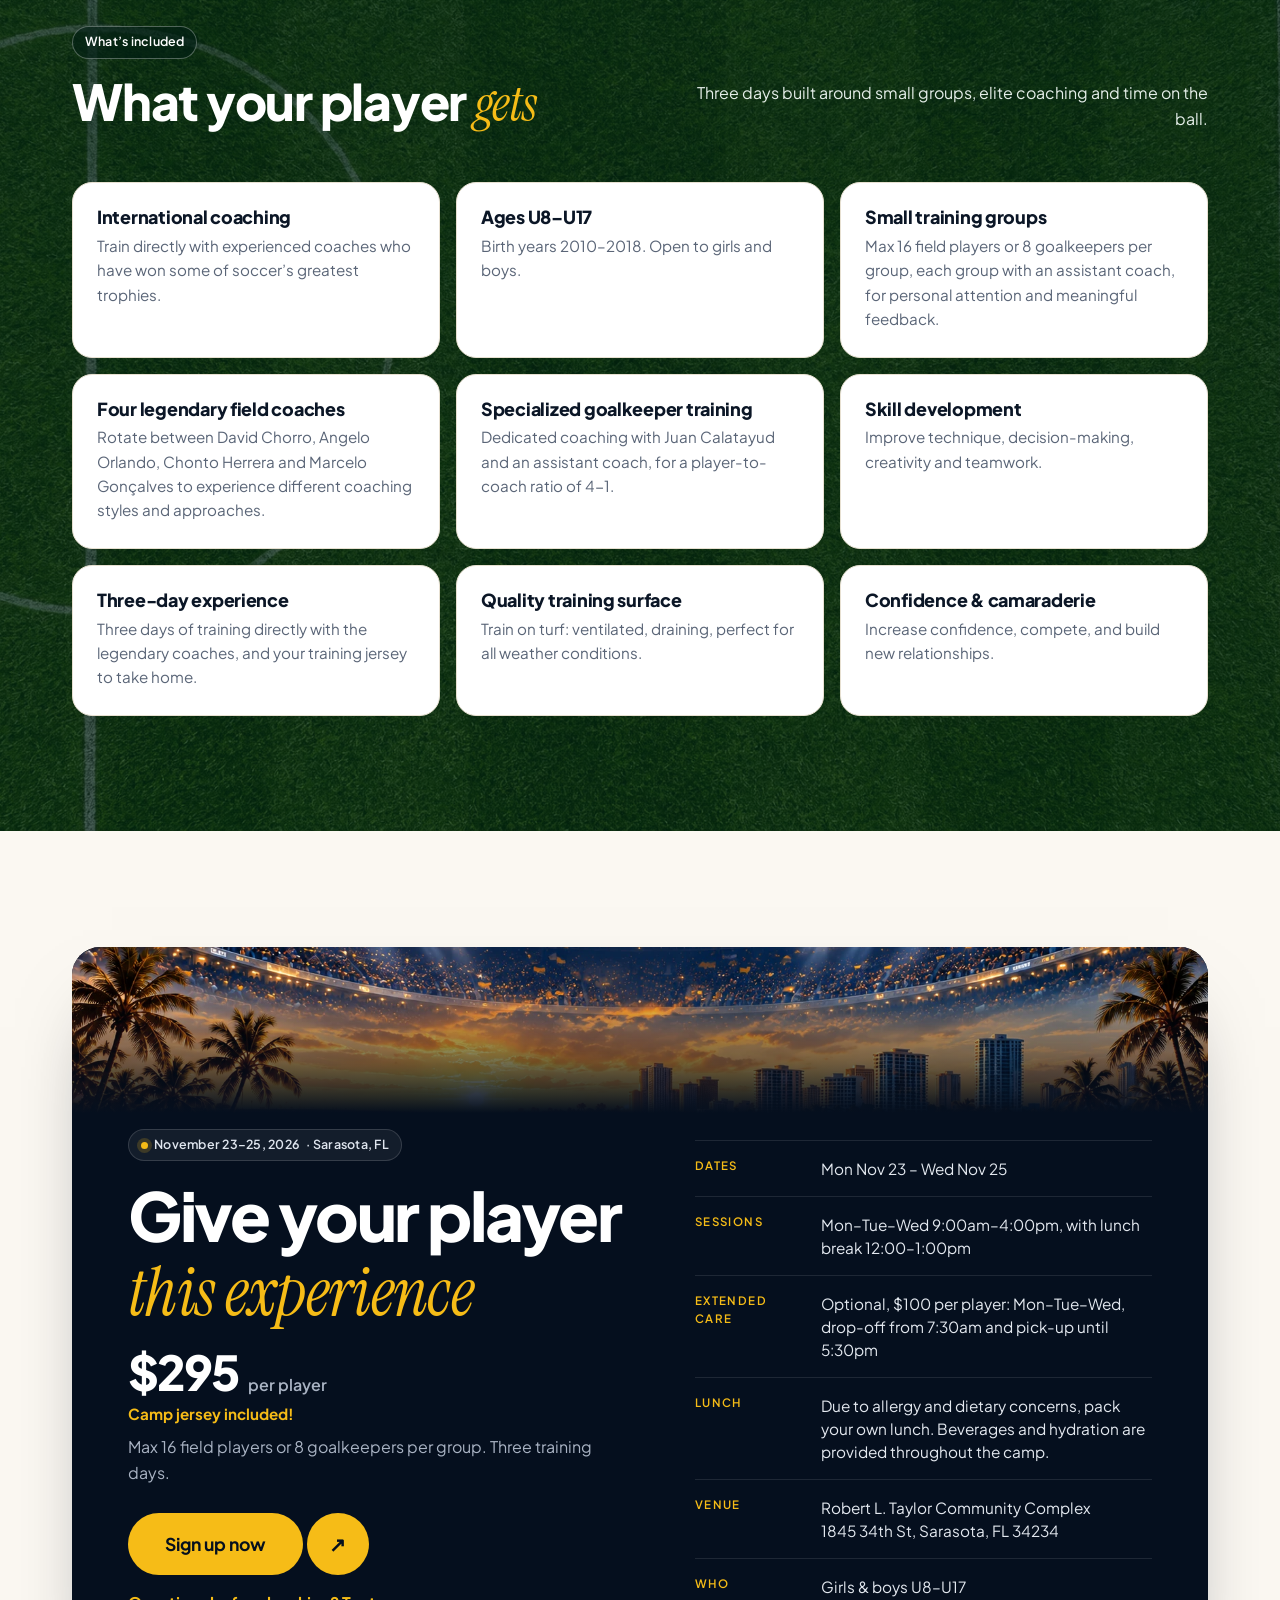
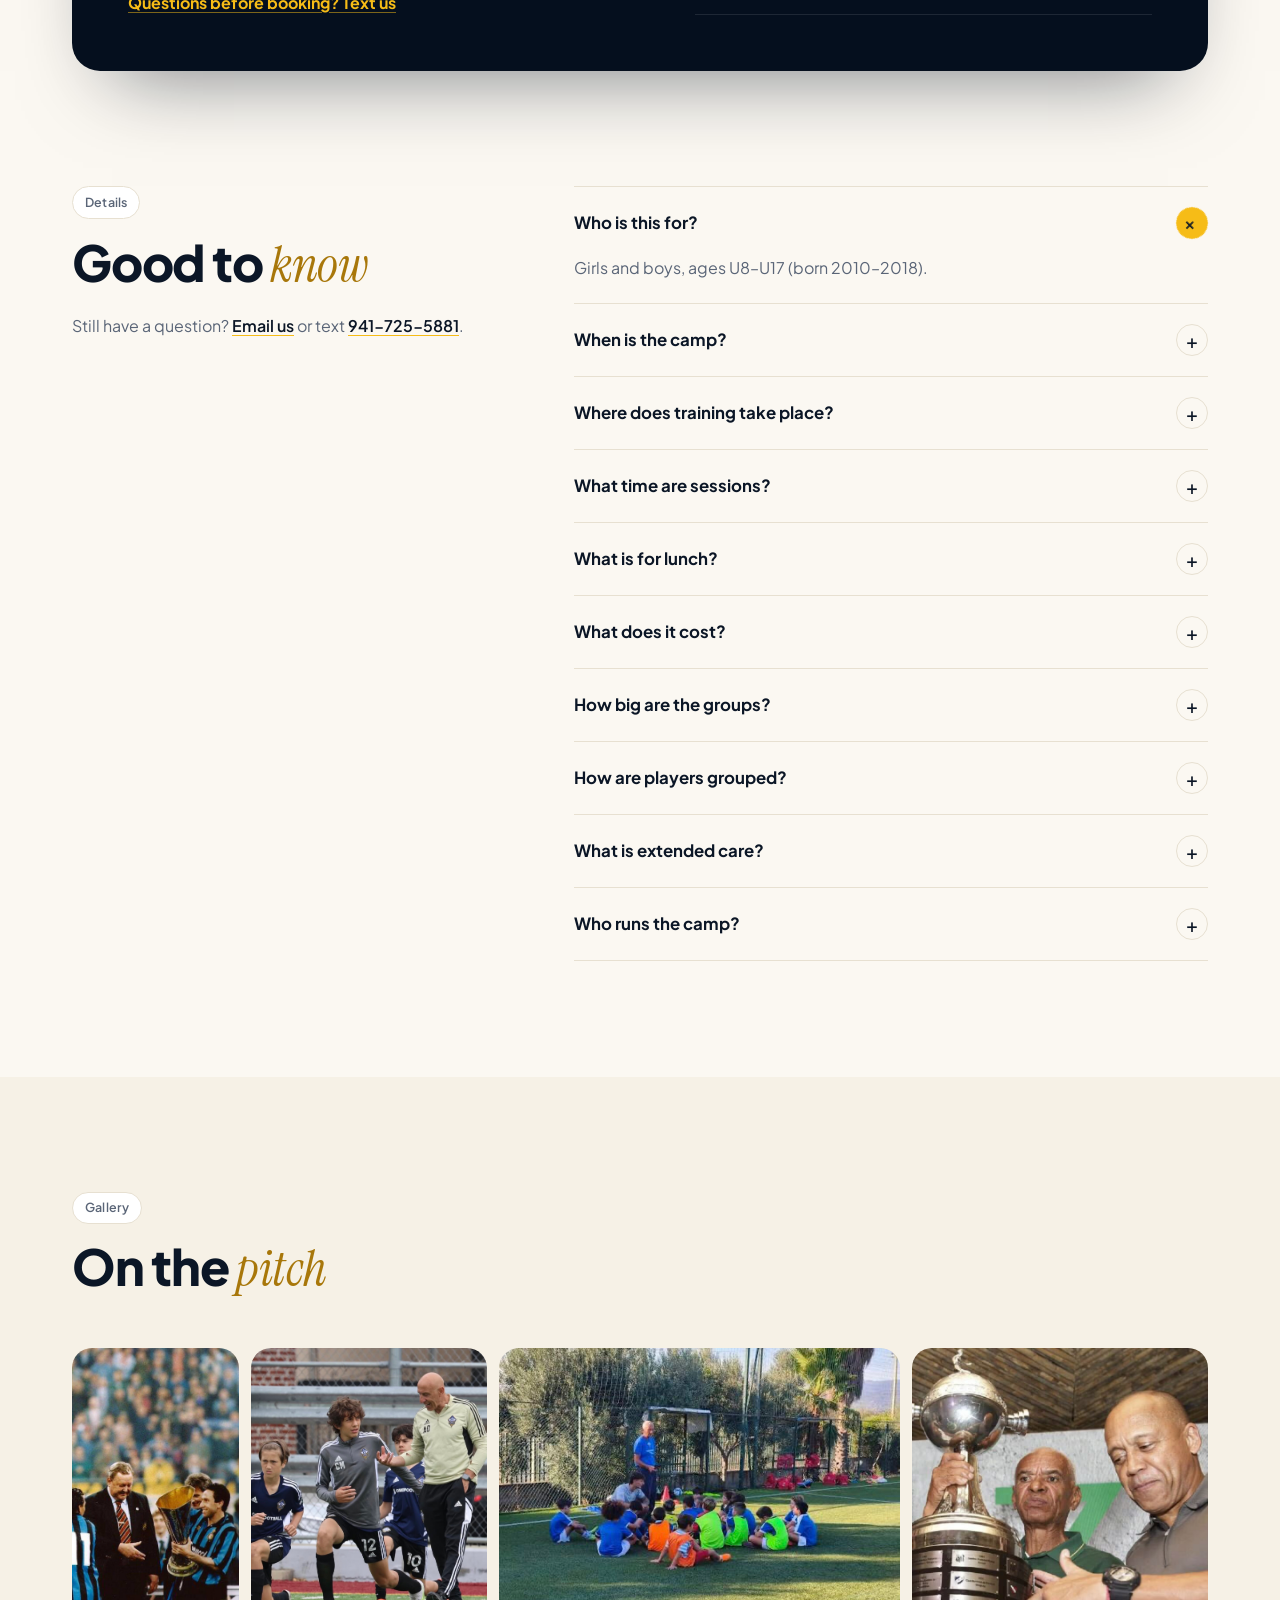
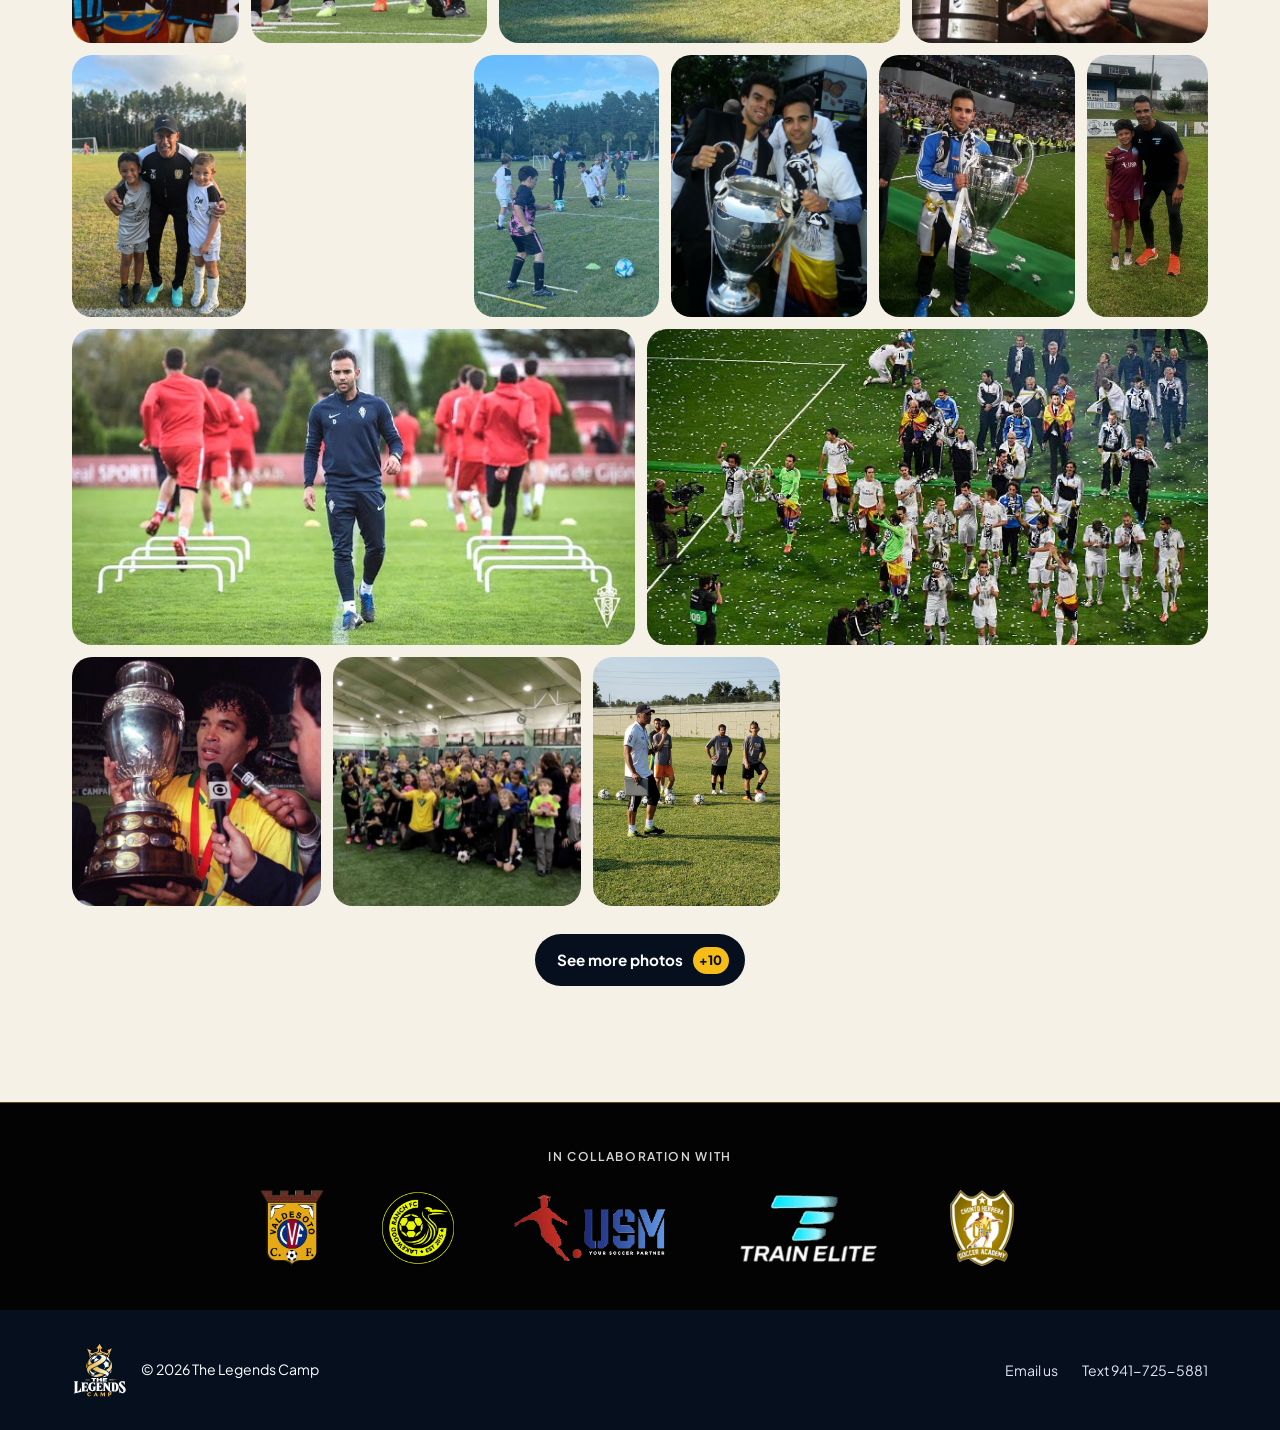
==== commit 99e970ff: "Meta Pixel ready but off (PageView, Lead, InitiateCheckout, Purchase); paste Jeff's pixel ID in js/t" ====
--- a/index.html
+++ b/index.html
@@ -530,7 +530,7 @@
   <a class="btn btn--gold js-register-link" href="register.html" tabindex="-1">Register <span class="btn__arrow" aria-hidden="true">↗</span></a>
 </div>
 
-<script src="js/track.js?v=20261110t"></script>
+<script src="js/track.js?v=20261119px"></script>
 <script src="js/gallery.js?v=20261110c"></script>
 <script src="js/main.js?v=20261119"></script>
 </body>
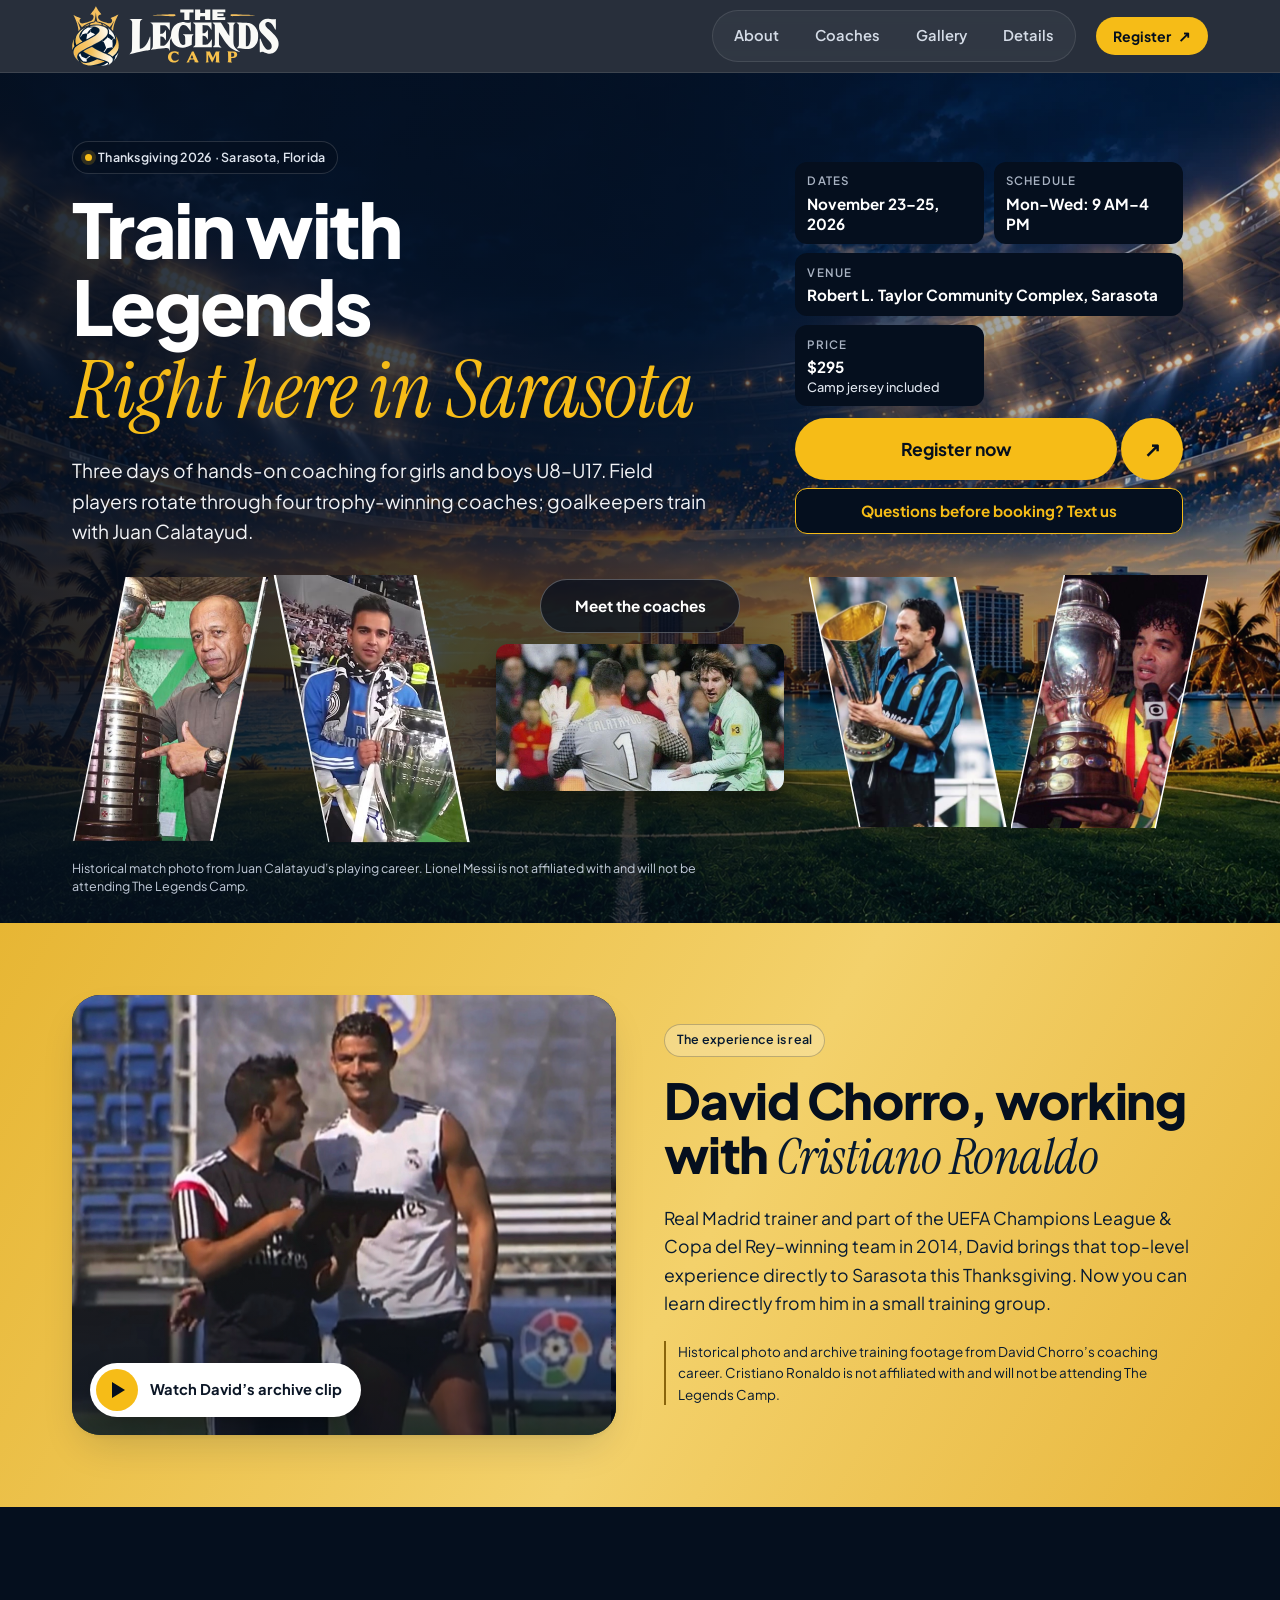
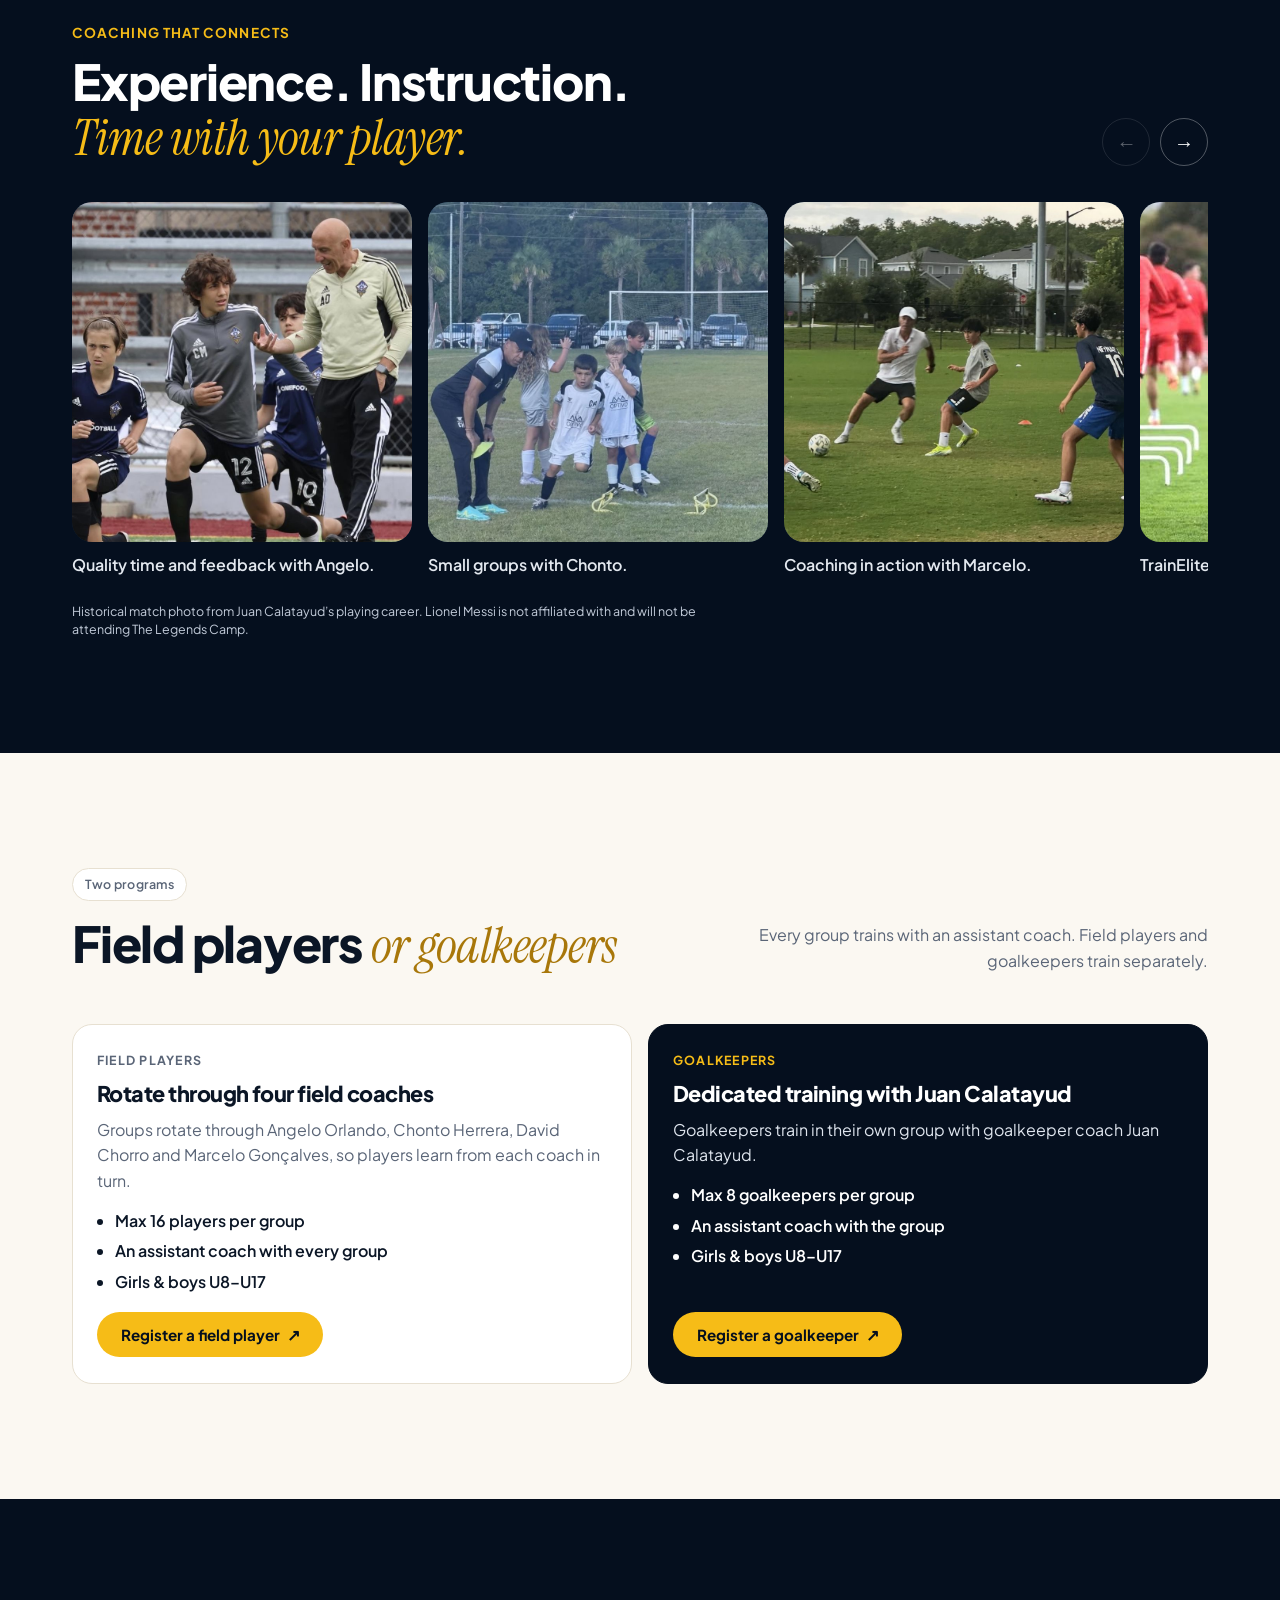
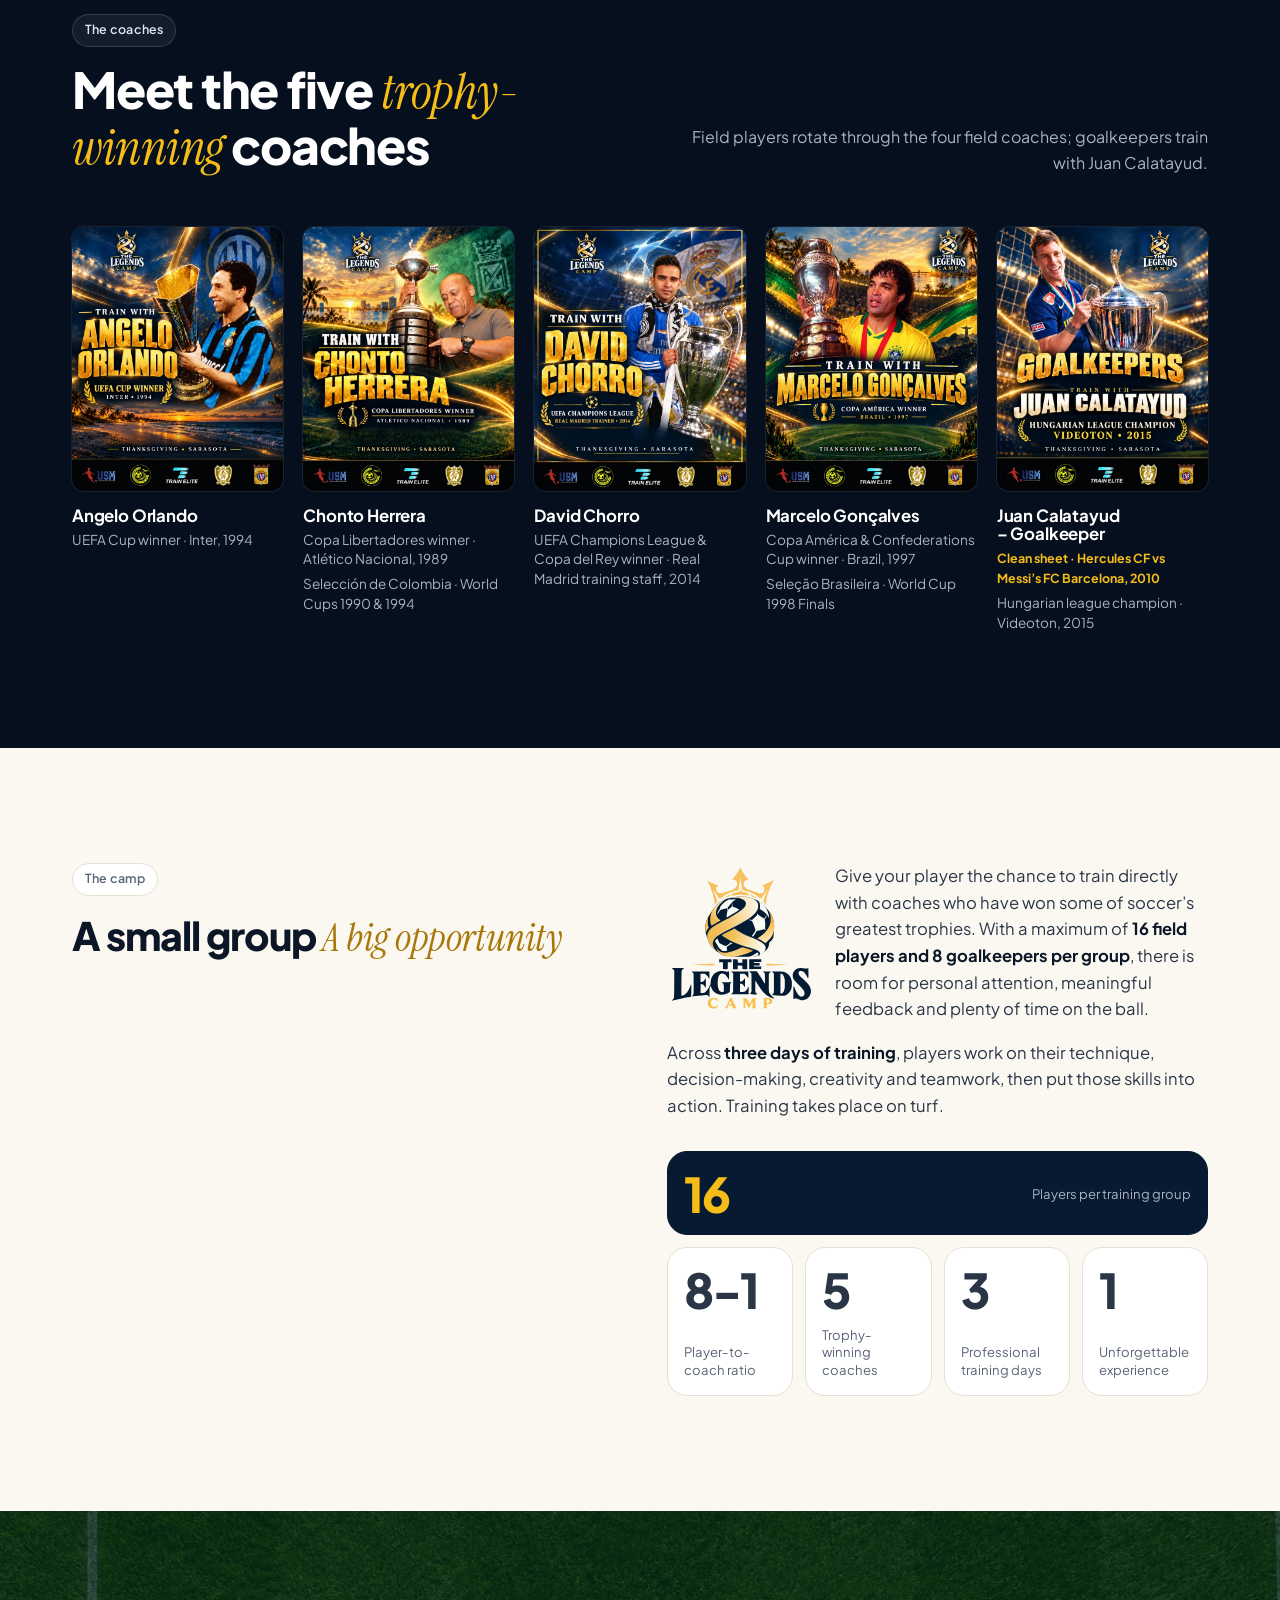
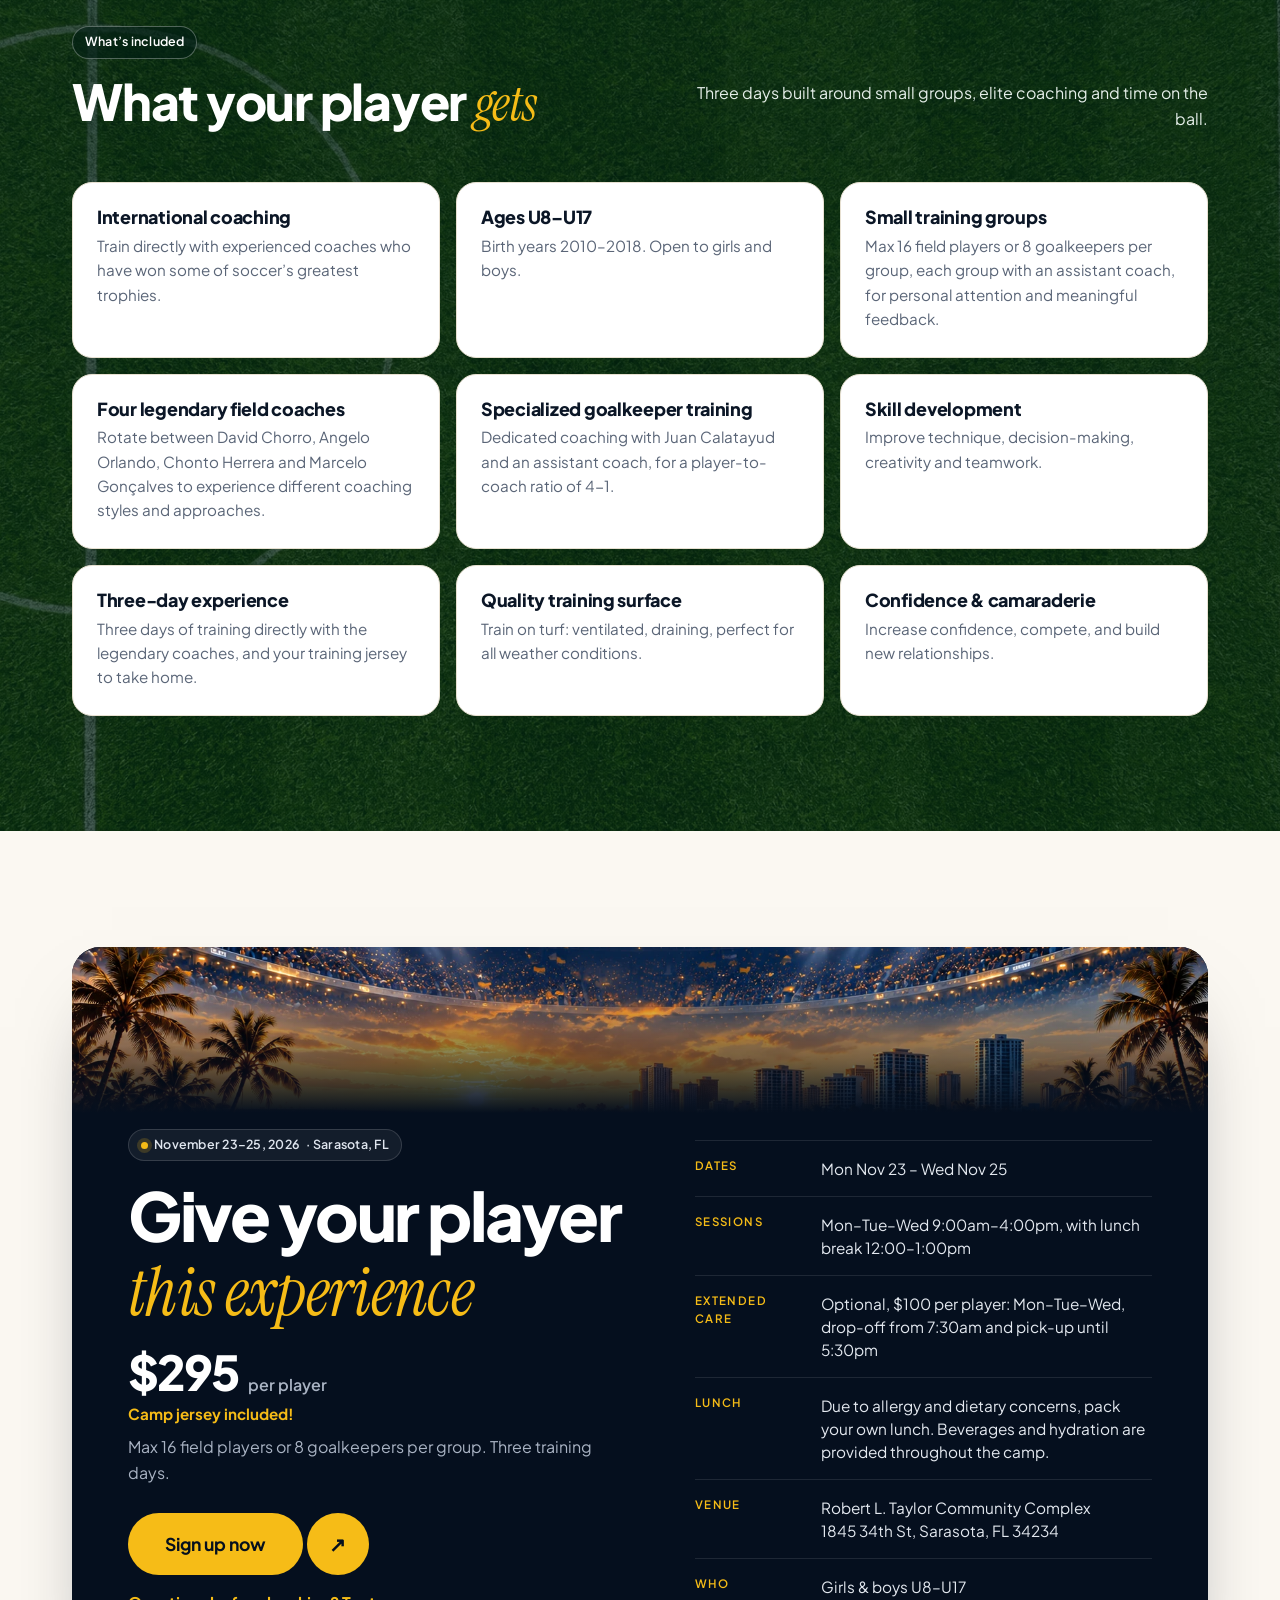
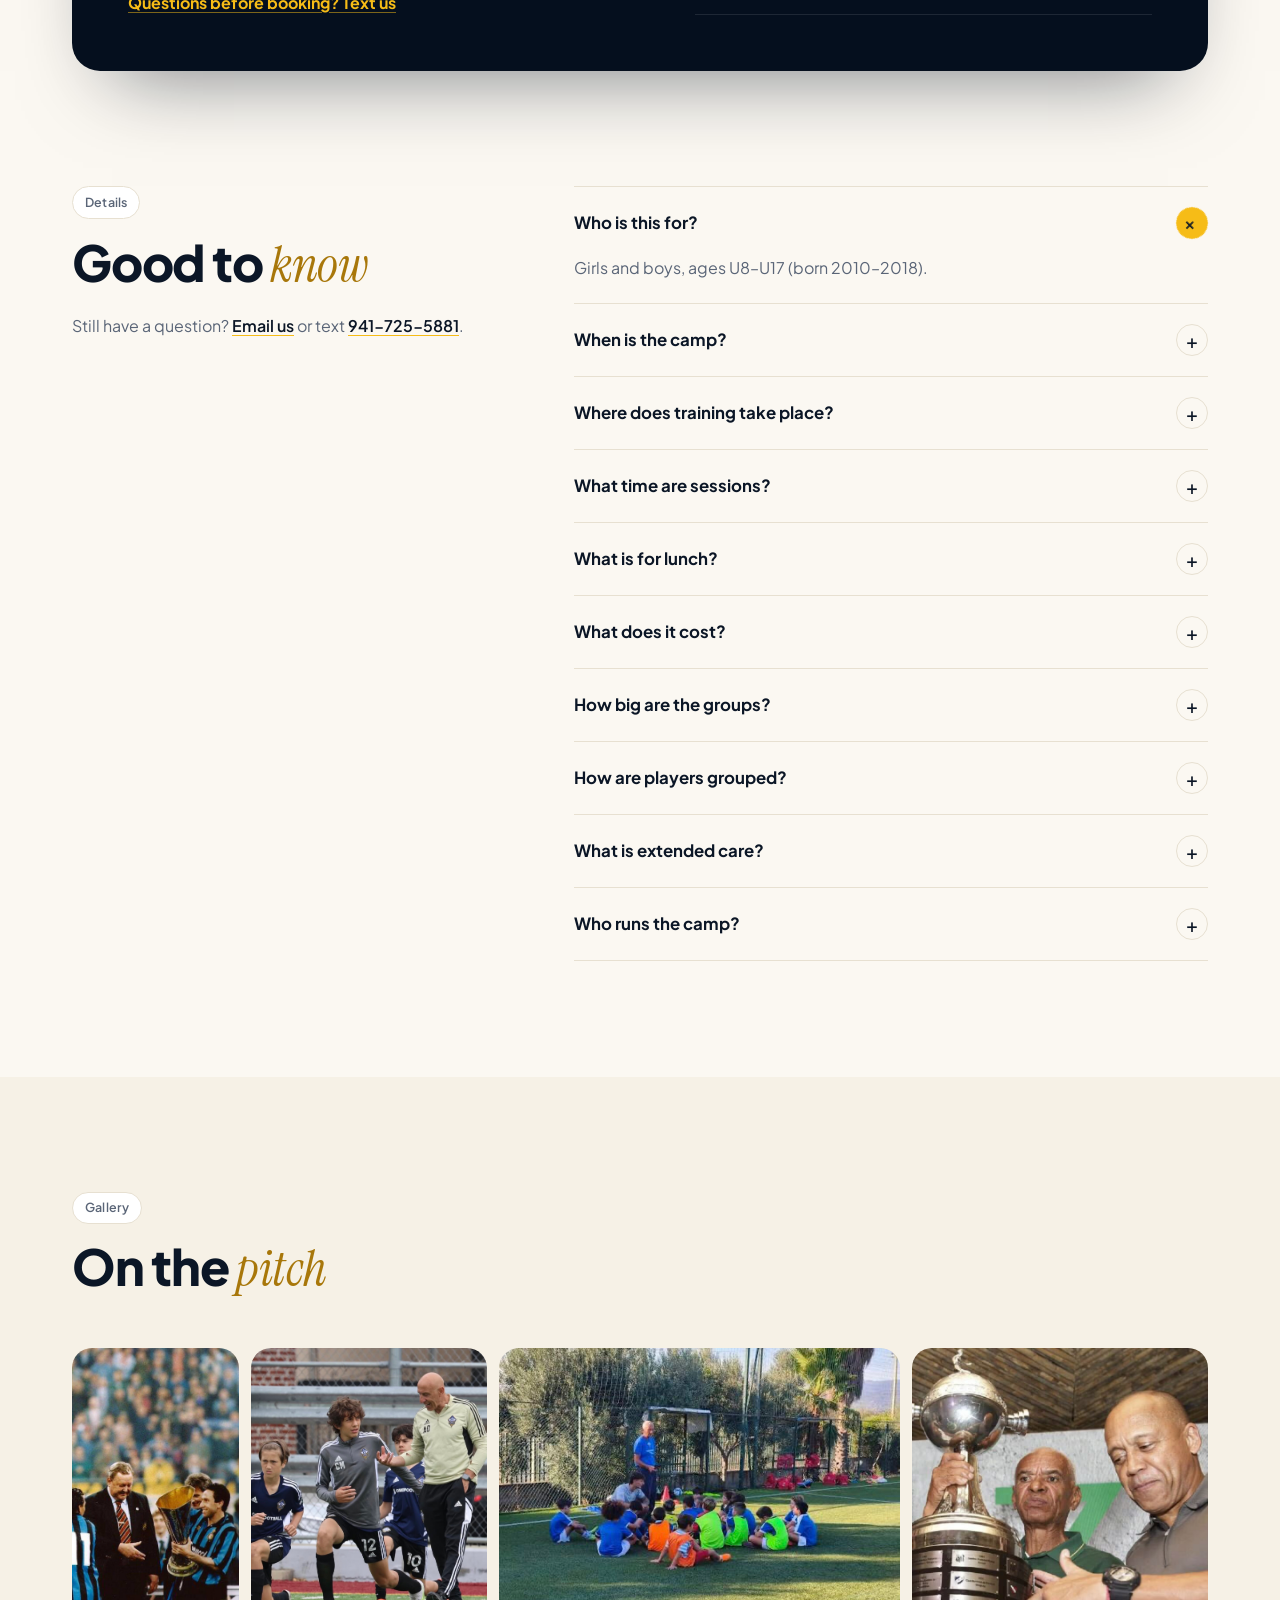
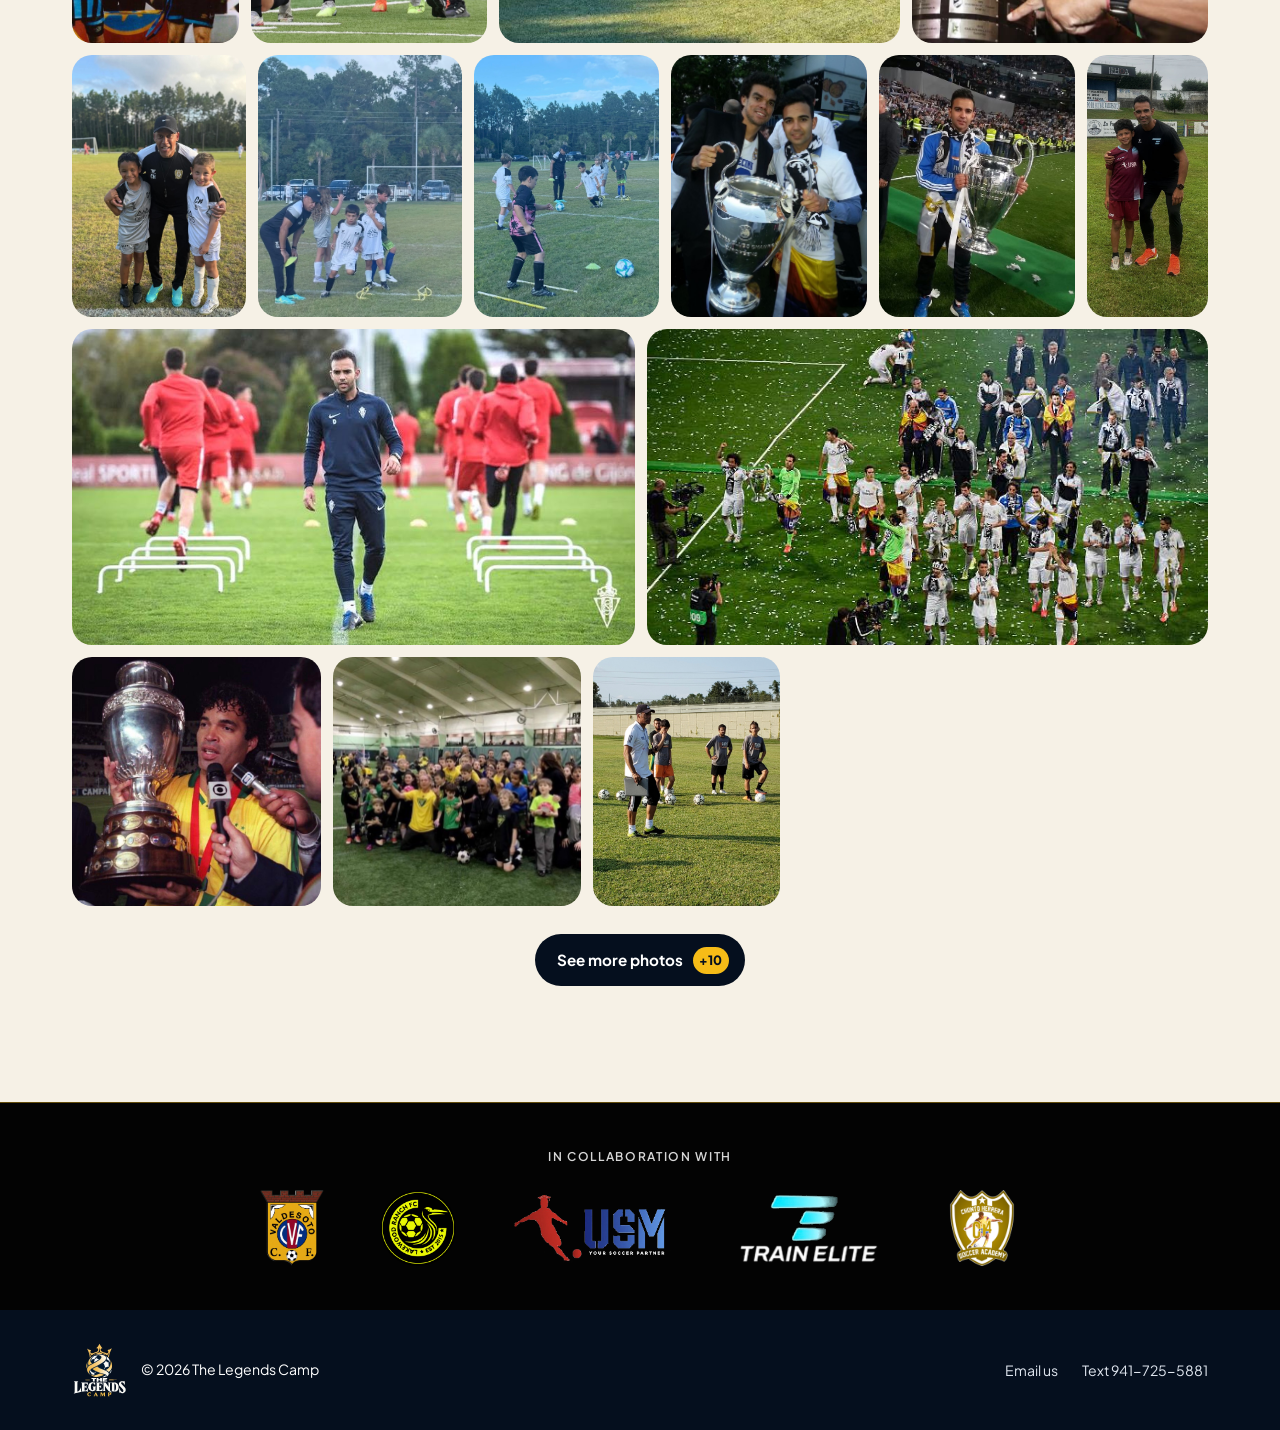
==== commit 0463fad0: "Meta Pixel on (Jeff's pixel 467495714040681)" ====
--- a/index.html
+++ b/index.html
@@ -530,7 +530,7 @@
   <a class="btn btn--gold js-register-link" href="register.html" tabindex="-1">Register <span class="btn__arrow" aria-hidden="true">↗</span></a>
 </div>
 
-<script src="js/track.js?v=20261119px"></script>
+<script src="js/track.js?v=20261119px2"></script>
 <script src="js/gallery.js?v=20261110c"></script>
 <script src="js/main.js?v=20261119"></script>
 </body>
